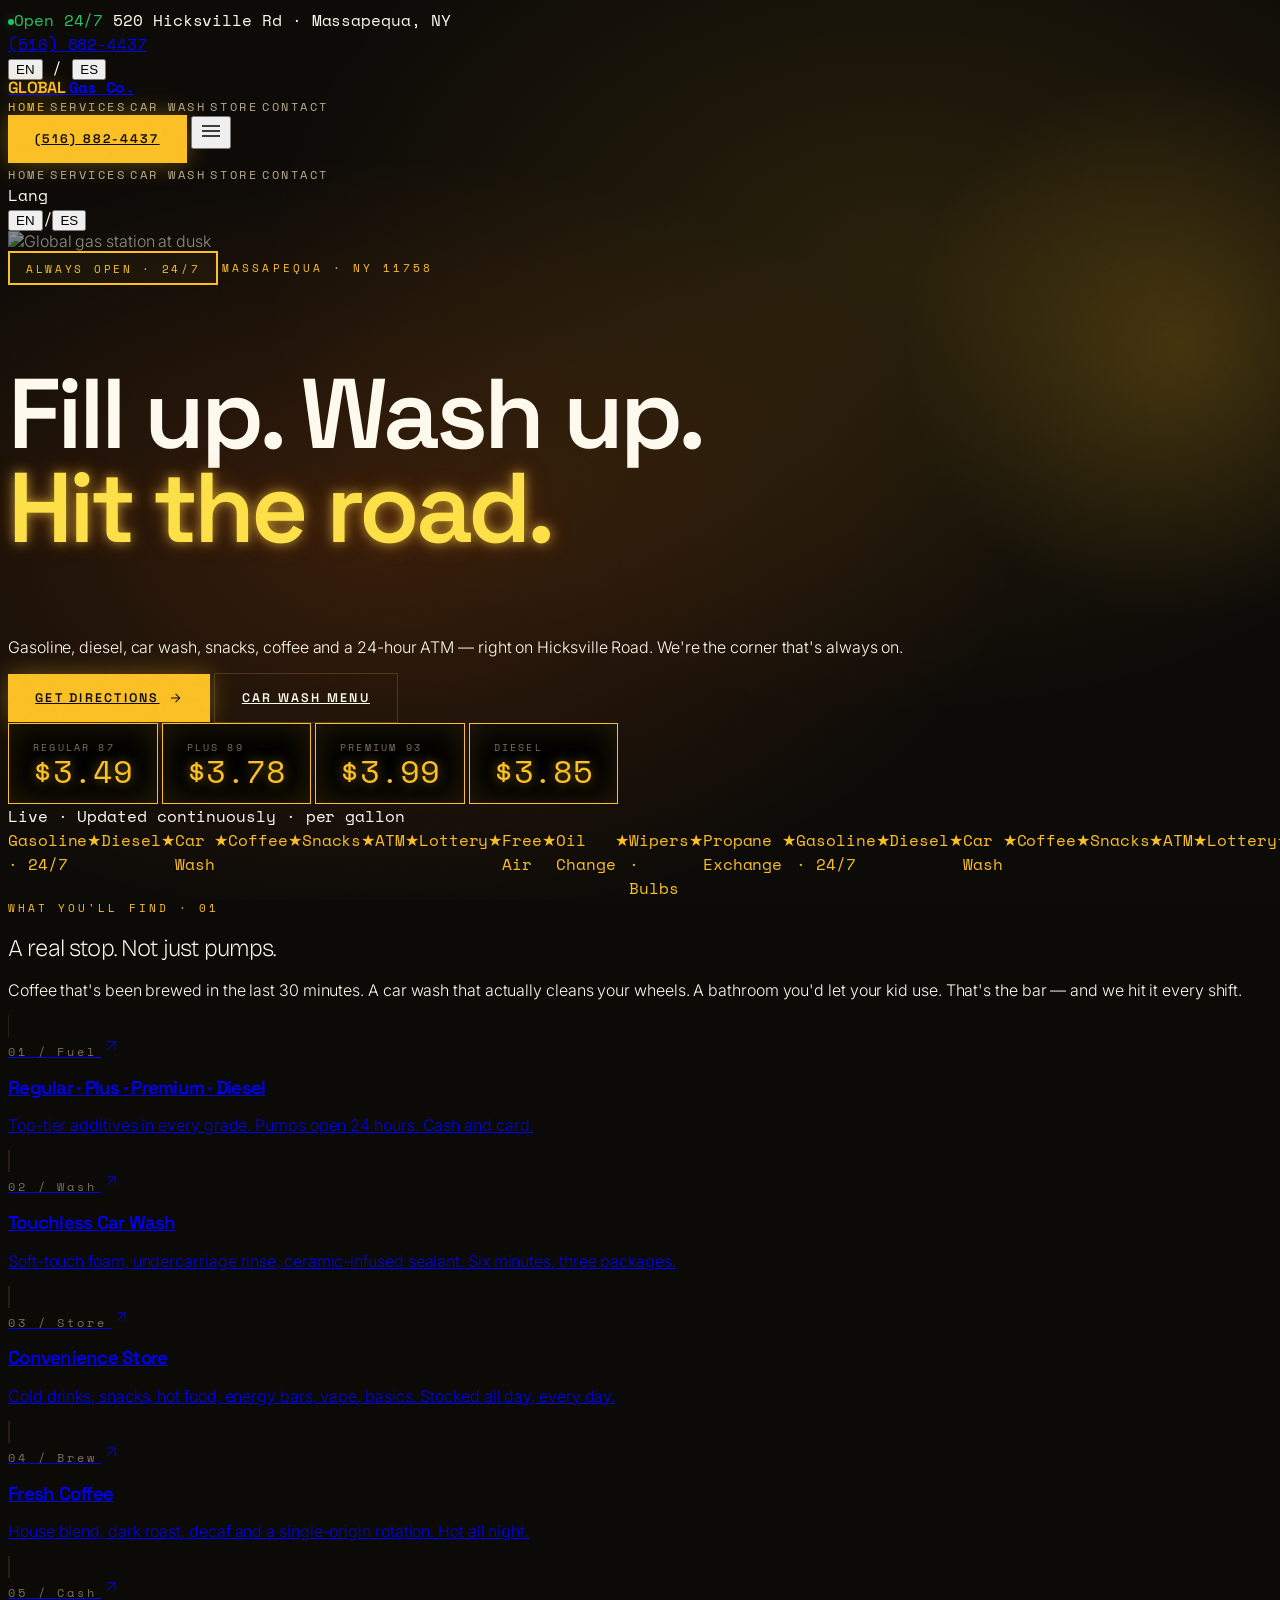
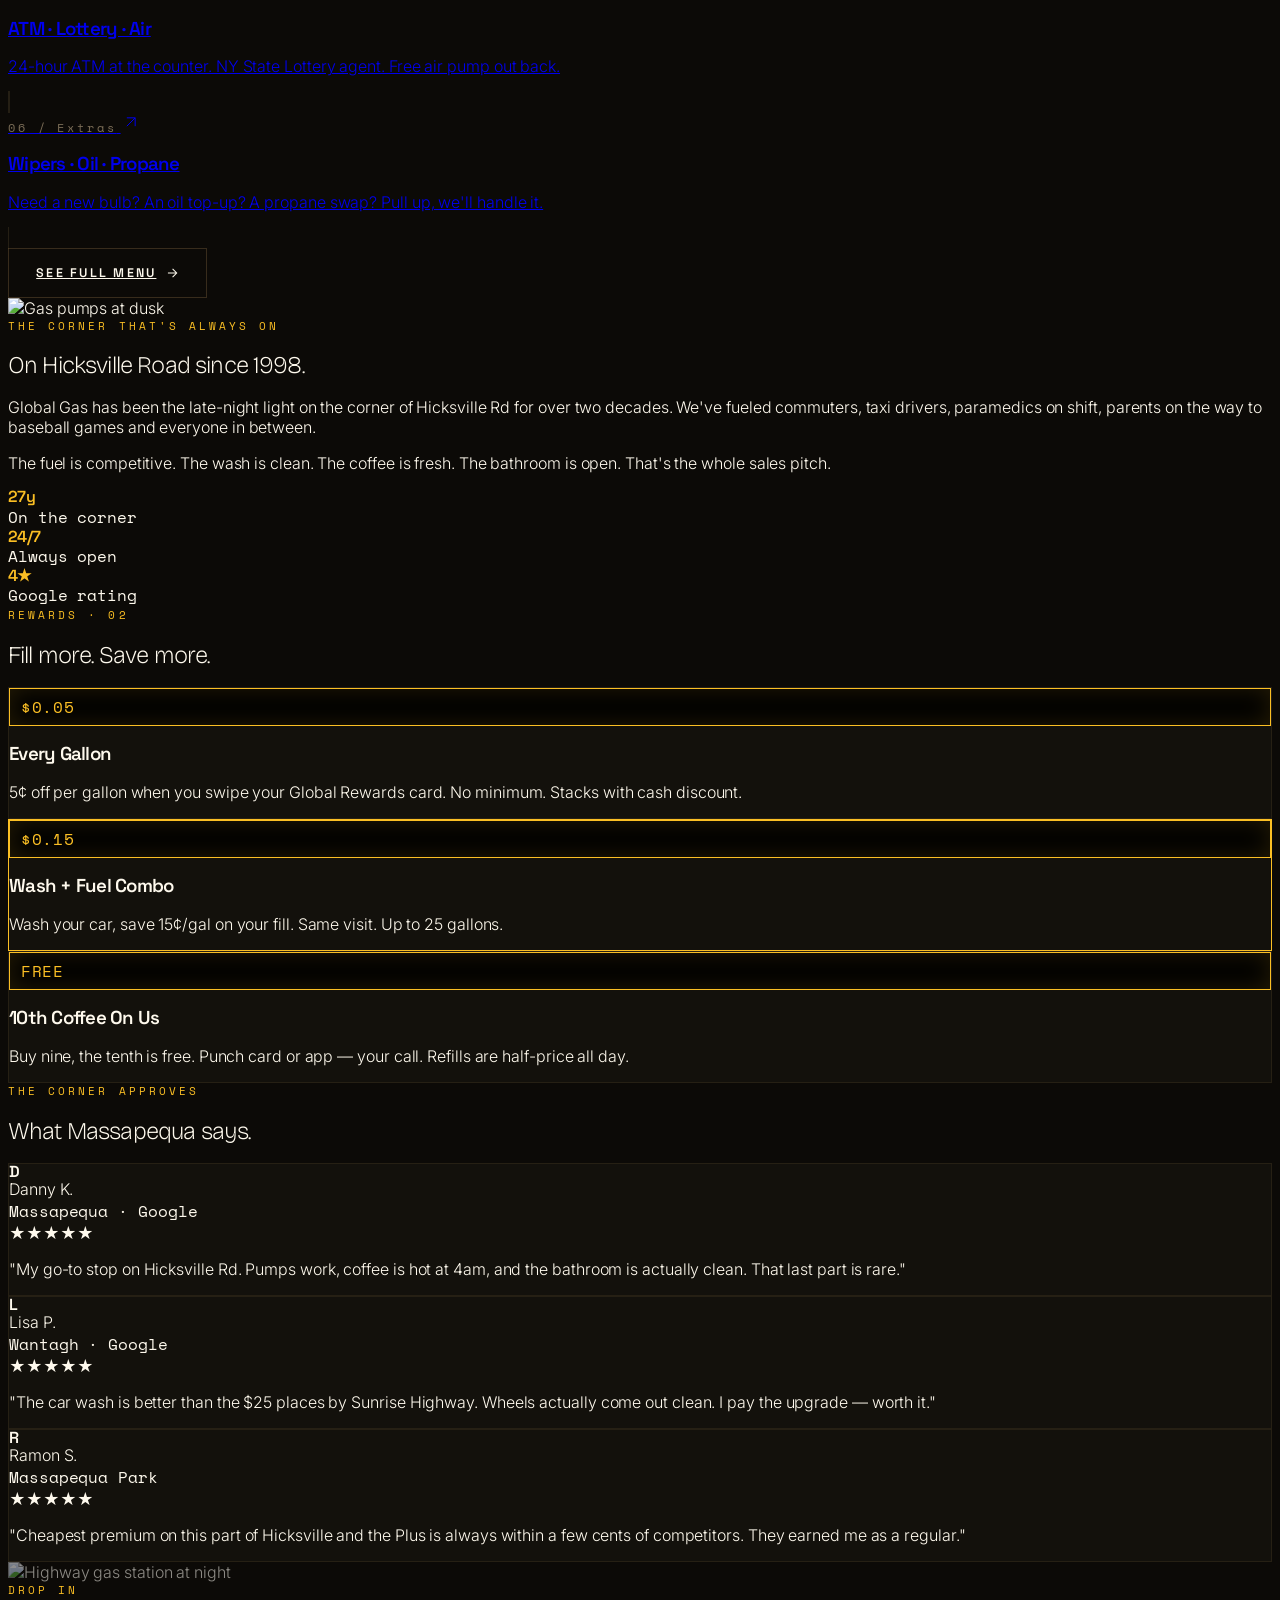
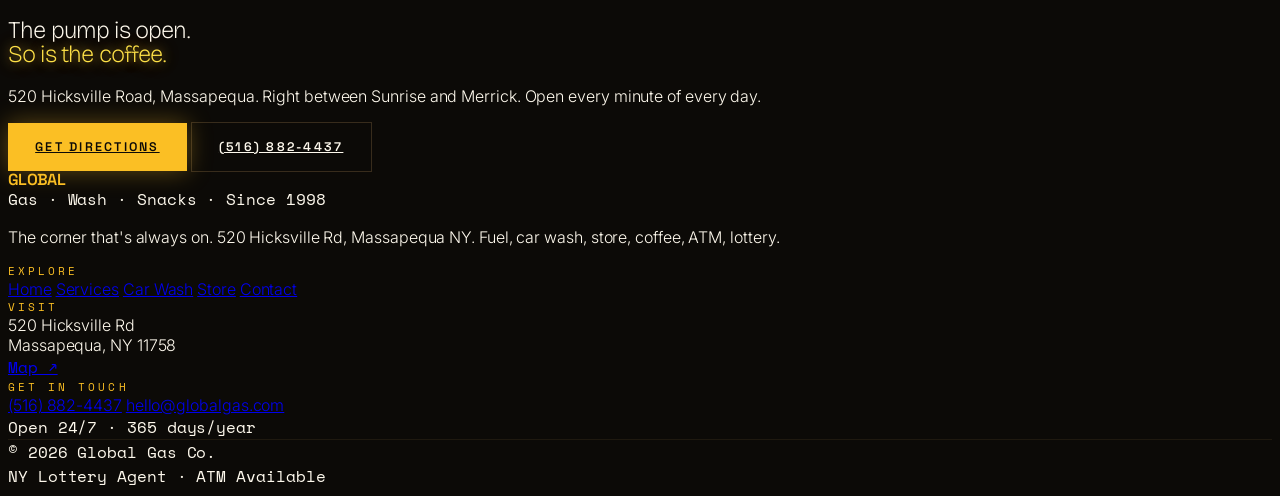
==== index.html @ 2fa49d7b "Fix: rename public/ to assets/ (avoid Vercel output dir conflict)" ====
<!DOCTYPE html>
<html lang="en">
<head>
<meta charset="UTF-8" />
<meta name="viewport" content="width=device-width, initial-scale=1.0" />
<title>Global Gas · Massapequa · Fuel · Wash · Snacks · 24/7</title>
<meta name="description" content="Global Gas Station on 520 Hicksville Rd, Massapequa NY. Fuel, car wash, convenience store, coffee, ATM and air. Always open. (516) 882-4437." />
<meta name="keywords" content="gas station Massapequa, gas station Hicksville Rd, 24/7 fuel Long Island, car wash Massapequa, Global gas">
<link rel="canonical" href="https://globalgas.com/">

<meta property="og:type" content="website">
<meta property="og:title" content="Global Gas Station · 520 Hicksville Rd, Massapequa">
<meta property="og:description" content="Fuel · Wash · Snacks · Coffee · ATM · Open 24/7">
<meta property="og:image" content="https://images.unsplash.com/photo-1545459720-aac8509eb02c?w=1200">

<link rel="icon" type="image/svg+xml" href="assets/brand/favicon.svg" />
<link rel="apple-touch-icon" href="assets/brand/favicon.svg" />

<script type="application/ld+json">
{
  "@context":"https://schema.org",
  "@type":"GasStation",
  "name":"Global Gas Station",
  "url":"https://globalgas.com/",
  "telephone":"+1-516-882-4437",
  "address":{"@type":"PostalAddress","streetAddress":"520 Hicksville Rd","addressLocality":"Massapequa","addressRegion":"NY","postalCode":"11758","addressCountry":"US"},
  "geo":{"@type":"GeoCoordinates","latitude":"40.6782","longitude":"-73.4740"},
  "openingHours":"Mo-Su 00:00-23:59",
  "amenityFeature":[
    {"@type":"LocationFeatureSpecification","name":"Car wash"},
    {"@type":"LocationFeatureSpecification","name":"Convenience store"},
    {"@type":"LocationFeatureSpecification","name":"ATM"},
    {"@type":"LocationFeatureSpecification","name":"Air pump"}
  ]
}
</script>

<script src="https://cdn.tailwindcss.com"></script>
<link rel="preconnect" href="https://fonts.googleapis.com">
<link rel="preconnect" href="https://fonts.gstatic.com" crossorigin>
<link href="https://fonts.googleapis.com/css2?family=Inter:wght@300;400;500;600&family=Space+Grotesk:wght@300;400;500;600;700&family=Space+Mono:wght@400;700&family=Bricolage+Grotesque:opsz,wght@12..96,200..600&display=swap" rel="stylesheet">
<link rel="stylesheet" href="assets/styles.css">
</head>
<body>

<div class="loader">
  <div class="loader-logo">GLOBAL</div>
  <div class="loader-bar"></div>
</div>

<div class="grain"></div>
<div class="scroll-progress"></div>

<!-- Top utility -->
<div class="hidden md:block border-b border-white/[.05] text-[.66rem] mono tracking-[.22em] uppercase">
  <div class="max-w-[1500px] mx-auto px-8 py-2.5 flex items-center justify-between text-white/55">
    <div class="flex items-center gap-8">
      <span class="flex items-center gap-2"><span class="dot dot-live"></span><span style="color:var(--green)" data-en="Open 24/7" data-es="Abierto 24/7">Open 24/7</span></span>
      <span data-en="520 Hicksville Rd · Massapequa, NY" data-es="520 Hicksville Rd · Massapequa, NY">520 Hicksville Rd · Massapequa, NY</span>
    </div>
    <div class="flex items-center gap-6">
      <a href="tel:+15168824437" class="hover:text-[var(--amber)] transition-colors">(516) 882-4437</a>
      <div class="lang-toggle flex items-center gap-1">
        <button data-lang="en" class="px-2 py-1 hover:text-[var(--amber)]">EN</button>
        <span class="text-white/20">/</span>
        <button data-lang="es" class="px-2 py-1 hover:text-[var(--amber)]">ES</button>
      </div>
    </div>
  </div>
</div>

<!-- NAV -->
<nav class="sticky top-0 z-40 backdrop-blur-md bg-[#0c0a07]/85 border-b border-white/[.05]">
  <div class="max-w-[1500px] mx-auto px-6 md:px-8 py-5 flex items-center justify-between">
    <a href="index.html" class="flex items-center gap-3">
      <div class="display text-[1.6rem] flex items-center gap-2">
        <span style="color:var(--amber);text-shadow:0 0 18px rgba(251,191,36,.45)">GLOBAL</span>
        <span class="mono text-[.65rem] tracking-[.22em] uppercase text-white/40 hidden md:inline">Gas Co.</span>
      </div>
    </a>
    <div class="hidden md:flex items-center gap-9">
      <a href="index.html" class="nav-link active" data-en="Home" data-es="Inicio">Home</a>
      <a href="services.html" class="nav-link" data-en="Services" data-es="Servicios">Services</a>
      <a href="carwash.html" class="nav-link" data-en="Car Wash" data-es="Lavado">Car Wash</a>
      <a href="store.html" class="nav-link" data-en="Store" data-es="Tienda">Store</a>
      <a href="contact.html" class="nav-link" data-en="Contact" data-es="Contacto">Contact</a>
    </div>
    <div class="flex items-center gap-3">
      <a href="tel:+15168824437" class="hidden md:inline-flex btn btn-neon !py-3 !px-5 !text-[.68rem]">(516) 882-4437</a>
      <button id="menuBtn" class="md:hidden text-white p-2"><svg width="24" height="24" viewBox="0 0 24 24" fill="none" stroke="currentColor" stroke-width="1.5"><line x1="3" y1="7" x2="21" y2="7"/><line x1="3" y1="12" x2="21" y2="12"/><line x1="3" y1="17" x2="21" y2="17"/></svg></button>
    </div>
  </div>
  <div id="menuPanel" class="hidden md:hidden border-t border-white/[.05] px-6 py-5 flex flex-col gap-4">
    <a href="index.html" class="nav-link" data-en="Home" data-es="Inicio">Home</a>
    <a href="services.html" class="nav-link" data-en="Services" data-es="Servicios">Services</a>
    <a href="carwash.html" class="nav-link" data-en="Car Wash" data-es="Lavado">Car Wash</a>
    <a href="store.html" class="nav-link" data-en="Store" data-es="Tienda">Store</a>
    <a href="contact.html" class="nav-link" data-en="Contact" data-es="Contacto">Contact</a>
    <div class="flex items-center gap-3 pt-3 border-t border-white/[.06]">
      <span class="mono text-[.6rem] tracking-[.2em] uppercase text-white/40">Lang</span>
      <div class="lang-toggle flex items-center gap-2 text-[.7rem] mono tracking-[.18em] uppercase">
        <button data-lang="en">EN</button><span class="text-white/20">/</span><button data-lang="es">ES</button>
      </div>
    </div>
  </div>
</nav>

<!-- HERO -->
<section class="relative min-h-[88vh] md:min-h-[100vh] flex items-end overflow-hidden">
  <img src="https://images.unsplash.com/photo-1545459720-aac8509eb02c?auto=format&fit=crop&w=2000&q=85" class="absolute inset-0 w-full h-full object-cover hero-img" alt="Global gas station at dusk" />
  <div class="absolute inset-0 hero-fade"></div>
  <div class="spotlight-orange"></div>
  <div class="sun-burst" style="right:-200px;top:5%;"></div>

  <div class="relative z-10 max-w-[1500px] mx-auto px-6 md:px-8 pb-16 md:pb-24 w-full">
    <div class="reveal-stagger">
      <div class="flex items-center gap-3 mb-6">
        <span class="pylon" data-en="Always Open · 24/7" data-es="Siempre Abierto · 24/7">Always Open · 24/7</span>
        <span class="eyebrow hidden md:inline-block">Massapequa · NY 11758</span>
      </div>
      <h1 class="display hero-title max-w-[16ch]"
          data-en-html="Fill up. Wash up.<br/><span class='neon-text'>Hit the road.</span>"
          data-es-html="Llena el tanque. Lava el auto.<br/><span class='neon-text'>Sigue tu camino.</span>">
        Fill up. Wash up.<br/><span class="neon-text">Hit the road.</span>
      </h1>
      <p class="mt-6 max-w-xl text-white/75 text-base md:text-lg leading-relaxed"
         data-en="Gasoline, diesel, car wash, snacks, coffee and a 24-hour ATM — right on Hicksville Road. We're the corner that's always on."
         data-es="Gasolina, diesel, lavado, snacks, café y cajero 24h — justo en Hicksville Road. La esquina que nunca cierra.">
        Gasoline, diesel, car wash, snacks, coffee and a 24-hour ATM — right on Hicksville Road. We're the corner that's always on.
      </p>
      <div class="mt-9 flex flex-col sm:flex-row gap-3">
        <a href="https://maps.google.com/?q=520+Hicksville+Rd+Massapequa+NY" target="_blank" class="btn btn-neon">
          <span data-en="Get Directions" data-es="Cómo llegar">Get Directions</span>
          <svg width="14" height="14" viewBox="0 0 24 24" fill="none" stroke="currentColor" stroke-width="1.8"><path d="M5 12h14M13 5l7 7-7 7"/></svg>
        </a>
        <a href="carwash.html" class="btn btn-line" data-en="Car wash menu" data-es="Menú de lavado">Car wash menu</a>
      </div>

      <!-- Pump pricing -->
      <div class="mt-12 md:mt-16 grid grid-cols-2 md:grid-cols-4 gap-3 md:gap-4 max-w-3xl">
        <div class="ticker">
          <div>
            <div class="label" data-en="Regular 87" data-es="Regular 87">Regular 87</div>
            <div class="val" data-ticker-val="regular">$3.49</div>
          </div>
        </div>
        <div class="ticker">
          <div>
            <div class="label">Plus 89</div>
            <div class="val" data-ticker-val="plus">$3.79</div>
          </div>
        </div>
        <div class="ticker">
          <div>
            <div class="label" data-en="Premium 93" data-es="Premium 93">Premium 93</div>
            <div class="val" data-ticker-val="premium">$3.99</div>
          </div>
        </div>
        <div class="ticker">
          <div>
            <div class="label">Diesel</div>
            <div class="val" data-ticker-val="diesel">$3.85</div>
          </div>
        </div>
      </div>
      <div class="mt-2 mono text-[.6rem] tracking-[.22em] uppercase text-white/30" data-en="Live · Updated continuously · per gallon" data-es="En vivo · Actualizado · por galón">Live · Updated continuously · per gallon</div>
    </div>
  </div>
</section>

<!-- MARQUEE -->
<section class="border-y border-white/[.05] py-6 overflow-hidden bg-[#13110c]">
  <div class="marquee gap-10 mono text-[.78rem] tracking-[.24em] uppercase whitespace-nowrap" style="color:var(--amber)">
    <span>Gasoline · 24/7</span><span class="text-orange-500">★</span>
    <span>Diesel</span><span class="text-orange-500">★</span>
    <span>Car Wash</span><span class="text-orange-500">★</span>
    <span>Coffee</span><span class="text-orange-500">★</span>
    <span>Snacks</span><span class="text-orange-500">★</span>
    <span>ATM</span><span class="text-orange-500">★</span>
    <span>Lottery</span><span class="text-orange-500">★</span>
    <span>Free Air</span><span class="text-orange-500">★</span>
    <span>Oil Change</span><span class="text-orange-500">★</span>
    <span>Wipers · Bulbs</span><span class="text-orange-500">★</span>
    <span>Propane Exchange</span><span class="text-orange-500">★</span>
    <!-- repeat -->
    <span>Gasoline · 24/7</span><span class="text-orange-500">★</span>
    <span>Diesel</span><span class="text-orange-500">★</span>
    <span>Car Wash</span><span class="text-orange-500">★</span>
    <span>Coffee</span><span class="text-orange-500">★</span>
    <span>Snacks</span><span class="text-orange-500">★</span>
    <span>ATM</span><span class="text-orange-500">★</span>
    <span>Lottery</span><span class="text-orange-500">★</span>
    <span>Free Air</span><span class="text-orange-500">★</span>
    <span>Oil Change</span><span class="text-orange-500">★</span>
    <span>Wipers · Bulbs</span><span class="text-orange-500">★</span>
    <span>Propane Exchange</span><span class="text-orange-500">★</span>
  </div>
</section>

<!-- WHAT WE OFFER -->
<section class="py-20 md:py-32">
  <div class="max-w-[1500px] mx-auto px-6 md:px-8">
    <div class="grid md:grid-cols-12 gap-10 md:gap-16 items-end mb-14 reveal">
      <div class="md:col-span-7">
        <div class="eyebrow" data-en="What you'll find · 01" data-es="Lo que encontrarás · 01">What you'll find · 01</div>
        <h2 class="display-serif text-4xl md:text-7xl mt-4 leading-[.95]"
            data-en="A real stop. Not just pumps."
            data-es="Una parada real. No solo bombas.">
          A real stop. <span style="color:var(--orange)">Not just pumps.</span>
        </h2>
      </div>
      <p class="md:col-span-5 text-white/70 leading-relaxed"
         data-en="Coffee that's been brewed in the last 30 minutes. A car wash that actually cleans your wheels. A bathroom you'd let your kid use. That's the bar — and we hit it every shift."
         data-es="Café recién hecho en los últimos 30 minutos. Un lavado que de verdad limpia las llantas. Un baño que dejarías que use tu hijo. Esa es la vara — y la cumplimos en cada turno.">
        Coffee that's been brewed in the last 30 minutes. A car wash that actually cleans your wheels. A bathroom you'd let your kid use. That's the bar — and we hit it every shift.
      </p>
    </div>

    <div class="grid md:grid-cols-2 lg:grid-cols-3 gap-4 md:gap-5 reveal-stagger">
      <a href="services.html#fuel" class="svc-card p-7 md:p-9 group">
        <div class="flex items-start justify-between mb-8">
          <span class="num">01 / Fuel</span>
          <svg width="20" height="20" viewBox="0 0 24 24" fill="none" stroke="currentColor" stroke-width="1.2" class="text-white/35 group-hover:text-[var(--amber)] transition-colors"><path d="M7 17 17 7M7 7h10v10"/></svg>
        </div>
        <h3 class="display text-2xl md:text-3xl mb-3" data-en="Regular · Plus · Premium · Diesel" data-es="Regular · Plus · Premium · Diesel">Regular · Plus · Premium · Diesel</h3>
        <p class="text-white/55 text-sm leading-relaxed"
           data-en="Top-tier additives in every grade. Pumps open 24 hours. Cash and card."
           data-es="Aditivos premium en todos los grados. Bombas 24 horas. Efectivo y tarjeta.">
          Top-tier additives in every grade. Pumps open 24 hours. Cash and card.
        </p>
      </a>

      <a href="carwash.html" class="svc-card p-7 md:p-9 group">
        <div class="flex items-start justify-between mb-8">
          <span class="num">02 / Wash</span>
          <svg width="20" height="20" viewBox="0 0 24 24" fill="none" stroke="currentColor" stroke-width="1.2" class="text-white/35 group-hover:text-[var(--amber)] transition-colors"><path d="M7 17 17 7M7 7h10v10"/></svg>
        </div>
        <h3 class="display text-2xl md:text-3xl mb-3" data-en="Touchless Car Wash" data-es="Lavado sin Contacto">Touchless Car Wash</h3>
        <p class="text-white/55 text-sm leading-relaxed"
           data-en="Soft-touch foam, undercarriage rinse, ceramic-infused sealant. Six minutes, three packages."
           data-es="Espuma suave, lavado de bajos, sellante con cerámico. Seis minutos, tres paquetes.">
          Soft-touch foam, undercarriage rinse, ceramic-infused sealant. Six minutes, three packages.
        </p>
      </a>

      <a href="store.html" class="svc-card p-7 md:p-9 group">
        <div class="flex items-start justify-between mb-8">
          <span class="num">03 / Store</span>
          <svg width="20" height="20" viewBox="0 0 24 24" fill="none" stroke="currentColor" stroke-width="1.2" class="text-white/35 group-hover:text-[var(--amber)] transition-colors"><path d="M7 17 17 7M7 7h10v10"/></svg>
        </div>
        <h3 class="display text-2xl md:text-3xl mb-3" data-en="Convenience Store" data-es="Mini-tienda">Convenience Store</h3>
        <p class="text-white/55 text-sm leading-relaxed"
           data-en="Cold drinks, snacks, hot food, energy bars, vape, basics. Stocked all day, every day."
           data-es="Bebidas frías, snacks, comida caliente, energéticos, vape, lo básico. Surtido todo el día.">
          Cold drinks, snacks, hot food, energy bars, vape, basics. Stocked all day, every day.
        </p>
      </a>

      <a href="services.html#coffee" class="svc-card p-7 md:p-9 group">
        <div class="flex items-start justify-between mb-8">
          <span class="num">04 / Brew</span>
          <svg width="20" height="20" viewBox="0 0 24 24" fill="none" stroke="currentColor" stroke-width="1.2" class="text-white/35 group-hover:text-[var(--amber)] transition-colors"><path d="M7 17 17 7M7 7h10v10"/></svg>
        </div>
        <h3 class="display text-2xl md:text-3xl mb-3" data-en="Fresh Coffee" data-es="Café Recién Hecho">Fresh Coffee</h3>
        <p class="text-white/55 text-sm leading-relaxed"
           data-en="House blend, dark roast, decaf and a single-origin rotation. Hot all night."
           data-es="Mezcla de la casa, tostado oscuro, descafeinado y rotación de origen único. Caliente toda la noche.">
          House blend, dark roast, decaf and a single-origin rotation. Hot all night.
        </p>
      </a>

      <a href="services.html#atm" class="svc-card p-7 md:p-9 group">
        <div class="flex items-start justify-between mb-8">
          <span class="num">05 / Cash</span>
          <svg width="20" height="20" viewBox="0 0 24 24" fill="none" stroke="currentColor" stroke-width="1.2" class="text-white/35 group-hover:text-[var(--amber)] transition-colors"><path d="M7 17 17 7M7 7h10v10"/></svg>
        </div>
        <h3 class="display text-2xl md:text-3xl mb-3" data-en="ATM · Lottery · Air" data-es="Cajero · Lotería · Aire">ATM · Lottery · Air</h3>
        <p class="text-white/55 text-sm leading-relaxed"
           data-en="24-hour ATM at the counter. NY State Lottery agent. Free air pump out back."
           data-es="Cajero 24 horas en la caja. Agente de Lotería de NY. Aire gratis en el costado.">
          24-hour ATM at the counter. NY State Lottery agent. Free air pump out back.
        </p>
      </a>

      <a href="services.html#extras" class="svc-card p-7 md:p-9 group">
        <div class="flex items-start justify-between mb-8">
          <span class="num">06 / Extras</span>
          <svg width="20" height="20" viewBox="0 0 24 24" fill="none" stroke="currentColor" stroke-width="1.2" class="text-white/35 group-hover:text-[var(--amber)] transition-colors"><path d="M7 17 17 7M7 7h10v10"/></svg>
        </div>
        <h3 class="display text-2xl md:text-3xl mb-3" data-en="Wipers · Oil · Propane" data-es="Limpiadores · Aceite · Propano">Wipers · Oil · Propane</h3>
        <p class="text-white/55 text-sm leading-relaxed"
           data-en="Need a new bulb? An oil top-up? A propane swap? Pull up, we'll handle it."
           data-es="¿Una bombilla? ¿Aceite? ¿Cambio de tanque de propano? Llégate, lo resolvemos.">
          Need a new bulb? An oil top-up? A propane swap? Pull up, we'll handle it.
        </p>
      </a>
    </div>

    <div class="mt-12 flex justify-center reveal">
      <a href="services.html" class="btn btn-line">
        <span data-en="See full menu" data-es="Ver menú completo">See full menu</span>
        <svg width="14" height="14" viewBox="0 0 24 24" fill="none" stroke="currentColor" stroke-width="1.8"><path d="M5 12h14M13 5l7 7-7 7"/></svg>
      </a>
    </div>
  </div>
</section>

<!-- THE STATION SECTION (sunset photo + story) -->
<section class="py-20 md:py-32 border-t border-white/[.05] bg-[#13110c]">
  <div class="max-w-[1500px] mx-auto px-6 md:px-8 grid md:grid-cols-12 gap-10 md:gap-16 items-center">
    <div class="md:col-span-6 reveal">
      <img src="https://images.unsplash.com/photo-1493238792000-8113da705763?auto=format&fit=crop&w=1400&q=85" alt="Gas pumps at dusk" class="w-full aspect-[4/3] object-cover" />
    </div>
    <div class="md:col-span-6 reveal">
      <div class="eyebrow" data-en="The corner that's always on" data-es="La esquina que nunca cierra">The corner that's always on</div>
      <h2 class="display-serif text-4xl md:text-6xl mt-4 leading-[.95]"
          data-en="On Hicksville Road since 1998."
          data-es="En Hicksville Road desde 1998.">
        On Hicksville Road since <span style="color:var(--orange)">1998.</span>
      </h2>
      <p class="mt-6 text-white/70 leading-relaxed"
         data-en="Global Gas has been the late-night light on the corner of Hicksville Rd for over two decades. We've fueled commuters, taxi drivers, paramedics on shift, parents on the way to baseball games and everyone in between."
         data-es="Global Gas ha sido la luz que se queda prendida toda la noche en la esquina de Hicksville Rd por más de dos décadas. Hemos llenado autos de gente que va al trabajo, taxis, paramédicos, papás camino al partido de beisbol y todo lo que está en medio.">
        Global Gas has been the late-night light on the corner of Hicksville Rd for over two decades. We've fueled commuters, taxi drivers, paramedics on shift, parents on the way to baseball games and everyone in between.
      </p>
      <p class="mt-4 text-white/70 leading-relaxed"
         data-en="The fuel is competitive. The wash is clean. The coffee is fresh. The bathroom is open. That's the whole sales pitch."
         data-es="El combustible es competitivo. El lavado es limpio. El café está fresco. El baño está abierto. Ese es el pitch completo.">
        The fuel is competitive. The wash is clean. The coffee is fresh. The bathroom is open. That's the whole sales pitch.
      </p>
      <div class="mt-10 grid grid-cols-3 gap-6">
        <div>
          <div class="display text-3xl md:text-4xl" style="color:var(--amber)">27<span class="text-white/40 text-2xl">y</span></div>
          <div class="mono text-[.62rem] tracking-[.22em] uppercase text-white/40 mt-1" data-en="On the corner" data-es="En la esquina">On the corner</div>
        </div>
        <div>
          <div class="display text-3xl md:text-4xl" style="color:var(--amber)">24/7</div>
          <div class="mono text-[.62rem] tracking-[.22em] uppercase text-white/40 mt-1" data-en="Always open" data-es="Siempre abierto">Always open</div>
        </div>
        <div>
          <div class="display text-3xl md:text-4xl" style="color:var(--amber)">4<span class="text-white/40 text-2xl">★</span></div>
          <div class="mono text-[.62rem] tracking-[.22em] uppercase text-white/40 mt-1" data-en="Google rating" data-es="Rating Google">Google rating</div>
        </div>
      </div>
    </div>
  </div>
</section>

<!-- LOYALTY / REWARDS -->
<section class="py-20 md:py-32 border-t border-white/[.05]">
  <div class="max-w-[1500px] mx-auto px-6 md:px-8">
    <div class="reveal mb-12">
      <div class="eyebrow" data-en="Rewards · 02" data-es="Recompensas · 02">Rewards · 02</div>
      <h2 class="display-serif text-4xl md:text-7xl mt-4"
          data-en="Fill more. Save more."
          data-es="Llena más. Ahorra más.">
        Fill more. <span style="color:var(--orange)">Save more.</span>
      </h2>
    </div>
    <div class="grid md:grid-cols-3 gap-5 reveal-stagger">
      <div class="card p-7">
        <div class="pump-display inline-block mb-5 text-2xl">$0.05</div>
        <h3 class="display text-2xl mb-3" data-en="Every Gallon" data-es="Cada Galón">Every Gallon</h3>
        <p class="text-white/65 text-sm leading-relaxed"
           data-en="5¢ off per gallon when you swipe your Global Rewards card. No minimum. Stacks with cash discount."
           data-es="5¢ de descuento por galón con tu tarjeta Global Rewards. Sin mínimo. Se acumula con descuento en efectivo.">
          5¢ off per gallon when you swipe your Global Rewards card. No minimum. Stacks with cash discount.
        </p>
      </div>
      <div class="card p-7" style="border-color:var(--amber)">
        <div class="pump-display inline-block mb-5 text-2xl">$0.15</div>
        <h3 class="display text-2xl mb-3" data-en="Wash + Fuel Combo" data-es="Combo Lavado + Gas">Wash + Fuel Combo</h3>
        <p class="text-white/65 text-sm leading-relaxed"
           data-en="Wash your car, save 15¢/gal on your fill. Same visit. Up to 25 gallons."
           data-es="Lava el auto, ahorra 15¢/gal en el tanque. Misma visita. Hasta 25 galones.">
          Wash your car, save 15¢/gal on your fill. Same visit. Up to 25 gallons.
        </p>
      </div>
      <div class="card p-7">
        <div class="pump-display inline-block mb-5 text-2xl">FREE</div>
        <h3 class="display text-2xl mb-3" data-en="10th Coffee On Us" data-es="El 10º Café va por la Casa">10th Coffee On Us</h3>
        <p class="text-white/65 text-sm leading-relaxed"
           data-en="Buy nine, the tenth is free. Punch card or app — your call. Refills are half-price all day."
           data-es="Compra nueve, el décimo va gratis. Tarjeta o app — tú decides. Refills mitad de precio todo el día.">
          Buy nine, the tenth is free. Punch card or app — your call. Refills are half-price all day.
        </p>
      </div>
    </div>
  </div>
</section>

<!-- REVIEW STRIP -->
<section class="py-20 md:py-28 border-t border-white/[.05] bg-[#13110c]">
  <div class="max-w-[1500px] mx-auto px-6 md:px-8">
    <div class="reveal mb-12">
      <div class="eyebrow" data-en="The corner approves" data-es="La esquina aprueba">The corner approves</div>
      <h2 class="display-serif text-4xl md:text-6xl mt-4"
          data-en="What Massapequa says."
          data-es="Lo que dice Massapequa.">
        What Massapequa <span style="color:var(--orange)">says.</span>
      </h2>
    </div>
    <div class="grid md:grid-cols-3 gap-5 reveal-stagger">
      <div class="card p-7">
        <div class="flex items-center gap-3 mb-4">
          <div class="w-10 h-10 rounded-full bg-amber-400/10 border border-amber-400/30 flex items-center justify-center text-amber-300 display">D</div>
          <div>
            <div class="text-white">Danny K.</div>
            <div class="mono text-[.6rem] tracking-[.18em] uppercase text-white/40">Massapequa · Google</div>
          </div>
          <div class="ml-auto text-amber-400 text-sm">★★★★★</div>
        </div>
        <p class="text-white/75 text-sm italic leading-relaxed"
           data-en='"My go-to stop on Hicksville Rd. Pumps work, coffee is hot at 4am, and the bathroom is actually clean. That last part is rare."'
           data-es='"Mi parada en Hicksville Rd. Las bombas funcionan, el café está caliente a las 4am y el baño está limpio. Eso último es raro."'>
          "My go-to stop on Hicksville Rd. Pumps work, coffee is hot at 4am, and the bathroom is actually clean. That last part is rare."
        </p>
      </div>
      <div class="card p-7">
        <div class="flex items-center gap-3 mb-4">
          <div class="w-10 h-10 rounded-full bg-amber-400/10 border border-amber-400/30 flex items-center justify-center text-amber-300 display">L</div>
          <div>
            <div class="text-white">Lisa P.</div>
            <div class="mono text-[.6rem] tracking-[.18em] uppercase text-white/40">Wantagh · Google</div>
          </div>
          <div class="ml-auto text-amber-400 text-sm">★★★★★</div>
        </div>
        <p class="text-white/75 text-sm italic leading-relaxed"
           data-en='"The car wash is better than the $25 places by Sunrise Highway. Wheels actually come out clean. I pay the upgrade — worth it."'
           data-es='"El lavado es mejor que los de $25 cerca de Sunrise Hwy. Las llantas salen limpias. Pago el upgrade — vale la pena."'>
          "The car wash is better than the $25 places by Sunrise Highway. Wheels actually come out clean. I pay the upgrade — worth it."
        </p>
      </div>
      <div class="card p-7">
        <div class="flex items-center gap-3 mb-4">
          <div class="w-10 h-10 rounded-full bg-amber-400/10 border border-amber-400/30 flex items-center justify-center text-amber-300 display">R</div>
          <div>
            <div class="text-white">Ramon S.</div>
            <div class="mono text-[.6rem] tracking-[.18em] uppercase text-white/40">Massapequa Park</div>
          </div>
          <div class="ml-auto text-amber-400 text-sm">★★★★★</div>
        </div>
        <p class="text-white/75 text-sm italic leading-relaxed"
           data-en='"Cheapest premium on this part of Hicksville and the Plus is always within a few cents of competitors. They earned me as a regular."'
           data-es='"El premium más barato en esta parte de Hicksville y el Plus siempre está a unos centavos. Me hicieron cliente regular."'>
          "Cheapest premium on this part of Hicksville and the Plus is always within a few cents of competitors. They earned me as a regular."
        </p>
      </div>
    </div>
  </div>
</section>

<!-- CTA -->
<section class="relative py-24 md:py-40 overflow-hidden border-t border-white/[.05]">
  <img src="https://images.unsplash.com/photo-1567789884554-0b844b597180?auto=format&fit=crop&w=2000&q=85" class="absolute inset-0 w-full h-full object-cover hero-img" alt="Highway gas station at night" />
  <div class="absolute inset-0 bg-gradient-to-b from-[#0c0a07]/75 via-[#0c0a07]/65 to-[#0c0a07]"></div>
  <div class="relative z-10 max-w-[1500px] mx-auto px-6 md:px-8 text-center">
    <div class="reveal">
      <div class="eyebrow" data-en="Drop in" data-es="Pásate">Drop in</div>
      <h2 class="display-serif text-4xl md:text-7xl mt-4 max-w-4xl mx-auto"
          data-en-html="The pump is open.<br/><span class='neon-text'>So is the coffee.</span>"
          data-es-html="La bomba está abierta.<br/><span class='neon-text'>El café también.</span>">
        The pump is open.<br/><span class="neon-text">So is the coffee.</span>
      </h2>
      <p class="mt-6 max-w-xl mx-auto text-white/70"
         data-en="520 Hicksville Road, Massapequa. Right between Sunrise and Merrick. Open every minute of every day."
         data-es="520 Hicksville Road, Massapequa. Entre Sunrise y Merrick. Abierto cada minuto de cada día.">
        520 Hicksville Road, Massapequa. Right between Sunrise and Merrick. Open every minute of every day.
      </p>
      <div class="mt-10 flex flex-col sm:flex-row gap-3 justify-center">
        <a href="https://maps.google.com/?q=520+Hicksville+Rd+Massapequa+NY" target="_blank" class="btn btn-neon" data-en="Get Directions" data-es="Cómo llegar">Get Directions</a>
        <a href="tel:+15168824437" class="btn btn-line">(516) 882-4437</a>
      </div>
    </div>
  </div>
</section>

<!-- FOOTER -->
<footer class="border-t border-white/[.05] py-14 md:py-20">
  <div class="max-w-[1500px] mx-auto px-6 md:px-8">
    <div class="grid md:grid-cols-12 gap-10">
      <div class="md:col-span-5">
        <div class="display text-3xl" style="color:var(--amber)">GLOBAL</div>
        <div class="mono text-[.66rem] tracking-[.22em] uppercase text-white/40 mt-1">Gas · Wash · Snacks · Since 1998</div>
        <p class="text-white/55 text-sm mt-6 max-w-sm leading-relaxed"
           data-en="The corner that's always on. 520 Hicksville Rd, Massapequa NY. Fuel, car wash, store, coffee, ATM, lottery."
           data-es="La esquina que nunca cierra. 520 Hicksville Rd, Massapequa NY. Combustible, lavado, tienda, café, cajero, lotería.">
          The corner that's always on. 520 Hicksville Rd, Massapequa NY. Fuel, car wash, store, coffee, ATM, lottery.
        </p>
      </div>
      <div class="md:col-span-2">
        <div class="eyebrow mb-4" data-en="Explore" data-es="Explorar">Explore</div>
        <div class="flex flex-col gap-3 text-sm text-white/70">
          <a href="index.html" class="hover:text-[var(--amber)]" data-en="Home" data-es="Inicio">Home</a>
          <a href="services.html" class="hover:text-[var(--amber)]" data-en="Services" data-es="Servicios">Services</a>
          <a href="carwash.html" class="hover:text-[var(--amber)]" data-en="Car Wash" data-es="Lavado">Car Wash</a>
          <a href="store.html" class="hover:text-[var(--amber)]" data-en="Store" data-es="Tienda">Store</a>
          <a href="contact.html" class="hover:text-[var(--amber)]" data-en="Contact" data-es="Contacto">Contact</a>
        </div>
      </div>
      <div class="md:col-span-2">
        <div class="eyebrow mb-4" data-en="Visit" data-es="Visítanos">Visit</div>
        <div class="text-sm text-white/70 leading-relaxed">
          520 Hicksville Rd<br/>Massapequa, NY 11758
        </div>
        <a href="https://maps.google.com/?q=520+Hicksville+Rd+Massapequa+NY" target="_blank" class="text-[.7rem] mono tracking-[.18em] uppercase text-white/55 hover:text-[var(--amber)] mt-3 inline-block">Map ↗</a>
      </div>
      <div class="md:col-span-3">
        <div class="eyebrow mb-4" data-en="Get in touch" data-es="Contacto">Get in touch</div>
        <div class="flex flex-col gap-3 text-sm">
          <a href="tel:+15168824437" class="text-white hover:text-[var(--amber)]">(516) 882-4437</a>
          <a href="mailto:hello@globalgas.com" class="text-white/70 hover:text-white">hello@globalgas.com</a>
          <div class="text-white/55 mono text-[.7rem] tracking-[.18em] uppercase pt-2" data-en="Open 24/7 · 365 days/year" data-es="Abierto 24/7 · 365 días">Open 24/7 · 365 days/year</div>
        </div>
      </div>
    </div>
    <div class="divider my-10"></div>
    <div class="flex flex-col md:flex-row items-start md:items-center justify-between gap-4 text-[.7rem] mono tracking-[.18em] uppercase text-white/40">
      <div>© <span data-year></span> Global Gas Co.</div>
      <div data-en="NY Lottery Agent · ATM Available" data-es="Agente NY Lottery · Cajero">NY Lottery Agent · ATM Available</div>
    </div>
  </div>
</footer>

<!-- Mobile sticky -->
<div class="mobile-cta">
  <a href="tel:+15168824437" class="btn-neon" style="background:var(--amber);color:#0c0a07">Call</a>
  <a href="https://maps.google.com/?q=520+Hicksville+Rd+Massapequa+NY" target="_blank" class="btn-line border border-white/15 text-white" data-en="Directions" data-es="Cómo llegar">Directions</a>
</div>

<script src="assets/app.js"></script>
</body>
</html>
---- assets/styles.css ----
/* Global Gas Station — Retro highway design system */
:root{
  --bg:#0c0a07;
  --bg-1:#13110c;
  --bg-2:#1c1812;
  --line:rgba(255,200,120,.08);
  --line-2:rgba(255,200,120,.18);
  --text:#fef9ed;
  --text-2:#b8a98a;
  --text-3:#7c6e58;
  --orange:#f97316;
  --amber:#fbbf24;
  --green:#22c55e;
  --neon:#fde047;
  --accent-glow:rgba(249,115,22,.35);
}
*{box-sizing:border-box}
html{scroll-behavior:smooth;background:var(--bg);}
body{font-family:'Inter','Space Grotesk',sans-serif;background:var(--bg);color:var(--text);overflow-x:hidden;font-weight:300;-webkit-font-smoothing:antialiased;letter-spacing:-.005em;}

/* Typography */
.display{font-family:'Space Grotesk',sans-serif;font-weight:600;letter-spacing:-.04em;line-height:.95;}
.display-serif{font-family:'Bricolage Grotesque',serif;font-weight:200;letter-spacing:-.035em;line-height:1;}
.mono{font-family:'Space Mono',monospace;}
.eyebrow{font-family:'Space Mono',monospace;font-size:.68rem;letter-spacing:.28em;text-transform:uppercase;color:var(--amber);}
.sign{font-family:'Space Grotesk',sans-serif;font-weight:700;letter-spacing:.04em;text-transform:uppercase;text-shadow:0 0 24px rgba(251,191,36,.4);}
::selection{background:var(--orange);color:#fff;}

/* Grain */
.grain{position:fixed;inset:0;pointer-events:none;z-index:1;opacity:.06;mix-blend-mode:overlay;background-image:url("data:image/svg+xml,%3Csvg viewBox='0 0 200 200' xmlns='http://www.w3.org/2000/svg'%3E%3Cfilter id='n'%3E%3CfeTurbulence type='fractalNoise' baseFrequency='.9' stitchTiles='stitch'/%3E%3C/filter%3E%3Crect width='100%25' height='100%25' filter='url(%23n)'/%3E%3C/svg%3E");}

/* Buttons */
.btn{display:inline-flex;align-items:center;justify-content:center;gap:.55rem;padding:1rem 1.7rem;font-family:'Space Grotesk',sans-serif;font-size:.78rem;letter-spacing:.18em;text-transform:uppercase;font-weight:600;transition:all .3s ease;border-radius:0;cursor:pointer;border:none;}
.btn-solid{background:var(--orange);color:#fff;}
.btn-solid:hover{background:#ea580c;transform:translateY(-1px);box-shadow:0 8px 24px var(--accent-glow);}
.btn-neon{background:var(--amber);color:#0c0a07;box-shadow:0 0 24px rgba(251,191,36,.35);}
.btn-neon:hover{background:var(--neon);box-shadow:0 0 40px rgba(253,224,71,.55);}
.btn-line{border:1px solid var(--line-2);color:var(--text);background:transparent;}
.btn-line:hover{border-color:var(--amber);color:var(--amber);}

/* Nav */
.nav-link{font-family:'Space Mono',monospace;font-size:.72rem;letter-spacing:.22em;text-transform:uppercase;color:var(--text-2);font-weight:400;transition:color .3s;text-decoration:none;}
.nav-link:hover,.nav-link.active{color:var(--amber);}
.nav-link.active{position:relative;}
.nav-link.active::after{content:'';position:absolute;left:0;right:0;bottom:-6px;height:1px;background:var(--amber);}

/* Cards */
.card{background:var(--bg-1);border:1px solid var(--line);transition:border-color .35s ease,transform .35s ease;}
.card:hover{border-color:var(--line-2);}

/* Sign / pylon style — retro gas station */
.pylon{position:relative;display:inline-block;padding:.4rem 1rem;border:2px solid var(--amber);color:var(--amber);font-family:'Space Mono',monospace;font-size:.7rem;letter-spacing:.24em;text-transform:uppercase;background:rgba(251,191,36,.04);}
.neon-text{color:var(--neon);text-shadow:0 0 12px rgba(253,224,71,.6),0 0 24px rgba(249,115,22,.3);}

/* Decorative */
.divider{height:1px;background:var(--line);width:100%;}
.dot{display:inline-block;width:6px;height:6px;border-radius:50%;background:var(--amber);vertical-align:middle;box-shadow:0 0 8px rgba(251,191,36,.6);}
.dot-live{background:var(--green);box-shadow:0 0 10px rgba(34,197,94,.5);animation:lp 1.8s infinite;}
@keyframes lp{0%,100%{opacity:1}50%{opacity:.45}}

/* Stripes */
.stripes{background-image:repeating-linear-gradient(45deg,transparent 0,transparent 8px,rgba(251,191,36,.06) 8px,rgba(251,191,36,.06) 16px);}

/* HERO */
.hero-img{filter:brightness(.55) contrast(1.05) saturate(.85);}
.hero-fade{background:linear-gradient(180deg,rgba(12,10,7,.25) 0%,rgba(12,10,7,.65) 60%,var(--bg) 100%);}
.spotlight-orange{position:absolute;inset:0;pointer-events:none;background:radial-gradient(ellipse at 30% 60%,rgba(249,115,22,.18) 0%,transparent 50%),radial-gradient(ellipse at 70% 30%,rgba(251,191,36,.12) 0%,transparent 50%);}

/* Pump display style numbers */
.pump-display{font-family:'Space Mono',monospace;color:var(--amber);background:#000;padding:.4rem .7rem;border:1px solid var(--amber);box-shadow:inset 0 0 24px rgba(251,191,36,.15);letter-spacing:.04em;}

/* Marquee */
.marquee{display:flex;animation:scroll 50s linear infinite;}
.marquee:hover{animation-play-state:paused;}
@keyframes scroll{from{transform:translateX(0)}to{transform:translateX(-50%)}}

/* Service cards */
.svc-card{background:var(--bg-1);border:1px solid var(--line);transition:all .45s cubic-bezier(.16,1,.3,1);position:relative;overflow:hidden;}
.svc-card::before{content:'';position:absolute;left:0;top:0;right:0;height:2px;background:var(--orange);transform:scaleX(0);transform-origin:left;transition:transform .5s cubic-bezier(.16,1,.3,1);}
.svc-card:hover{border-color:var(--line-2);background:var(--bg-2);transform:translateY(-2px);}
.svc-card:hover::before{transform:scaleX(1);}
.svc-card .num{font-family:'Space Mono',monospace;color:var(--text-3);font-size:.72rem;letter-spacing:.25em;}

/* Reveal */
.reveal{opacity:0;transform:translateY(28px);transition:opacity .9s cubic-bezier(.16,1,.3,1),transform .9s cubic-bezier(.16,1,.3,1);}
.reveal.in{opacity:1;transform:translateY(0);}
.reveal-stagger>*{opacity:0;transform:translateY(20px);transition:opacity .8s cubic-bezier(.16,1,.3,1),transform .8s cubic-bezier(.16,1,.3,1);}
.reveal-stagger.in>*{opacity:1;transform:translateY(0);}
.reveal-stagger.in>*:nth-child(1){transition-delay:0s}
.reveal-stagger.in>*:nth-child(2){transition-delay:.08s}
.reveal-stagger.in>*:nth-child(3){transition-delay:.16s}
.reveal-stagger.in>*:nth-child(4){transition-delay:.24s}
.reveal-stagger.in>*:nth-child(5){transition-delay:.32s}
.reveal-stagger.in>*:nth-child(6){transition-delay:.4s}

/* Gallery */
.gal-item{overflow:hidden;position:relative;}
.gal-item img{transition:transform .9s cubic-bezier(.16,1,.3,1),filter .5s;display:block;width:100%;height:100%;object-fit:cover;}
.gal-item:hover img{transform:scale(1.05);filter:brightness(.9);}
.gal-item .overlay{position:absolute;inset:0;background:linear-gradient(180deg,transparent 50%,rgba(12,10,7,.85) 100%);display:flex;align-items:flex-end;padding:1.5rem;opacity:0;transition:opacity .4s;}
.gal-item:hover .overlay{opacity:1;}

/* Scroll progress */
.scroll-progress{position:fixed;top:0;left:0;height:2px;background:var(--orange);z-index:99;width:0;transition:width .1s;box-shadow:0 0 10px var(--accent-glow);}

/* Loader */
.loader{position:fixed;inset:0;background:var(--bg);z-index:100;display:flex;align-items:center;justify-content:center;transition:opacity .6s,visibility .6s;flex-direction:column;gap:1rem;}
.loader.hidden{opacity:0;visibility:hidden;}
.loader-logo{font-family:'Space Grotesk',sans-serif;font-weight:700;font-size:3rem;letter-spacing:-.03em;color:var(--amber);text-shadow:0 0 24px rgba(251,191,36,.5);}
.loader-bar{width:200px;height:1px;background:var(--line);overflow:hidden;position:relative;}
.loader-bar::after{content:'';position:absolute;inset:0;background:var(--orange);width:0;animation:load 1.2s cubic-bezier(.7,0,.3,1) forwards;}
@keyframes load{from{width:0}to{width:100%}}

/* Forms */
.input{width:100%;background:transparent;border:0;border-bottom:1px solid var(--line-2);padding:.9rem 0;color:var(--text);font-family:'Inter',sans-serif;font-weight:300;font-size:1rem;outline:none;transition:border-color .3s;}
.input:focus{border-bottom-color:var(--orange);}
.input::placeholder{color:var(--text-3);}
textarea.input{resize:vertical;min-height:120px;}
.label{font-family:'Space Mono',monospace;font-size:.62rem;letter-spacing:.22em;text-transform:uppercase;color:var(--amber);margin-bottom:.4rem;display:block;}

/* Hero responsive */
.hero-title{font-size:clamp(3rem,min(9vw,11vh),8rem);}

/* Sticky CTA mobile */
.mobile-cta{position:fixed;bottom:0;left:0;right:0;background:var(--bg-1);border-top:1px solid var(--line-2);padding:.8rem;display:flex;gap:.5rem;z-index:40;}
.mobile-cta a{flex:1;padding:.85rem;text-align:center;font-family:'Space Mono',monospace;font-size:.7rem;letter-spacing:.18em;text-transform:uppercase;}
@media(min-width:768px){.mobile-cta{display:none;}}

/* Price ticker */
.ticker{background:#000;border:1px solid var(--amber);box-shadow:inset 0 0 32px rgba(251,191,36,.15);padding:1rem 1.5rem;display:inline-flex;align-items:center;gap:1.5rem;}
.ticker .label{font-family:'Space Mono',monospace;font-size:.62rem;letter-spacing:.22em;text-transform:uppercase;color:var(--text-3);margin:0;}
.ticker .val{font-family:'Space Mono',monospace;font-size:2rem;font-weight:500;color:var(--amber);text-shadow:0 0 12px rgba(251,191,36,.5);line-height:1;}

/* Sun rays / sunset */
.sun-burst{position:absolute;width:600px;height:600px;background:radial-gradient(circle,rgba(251,191,36,.18) 0%,transparent 65%);pointer-events:none;}
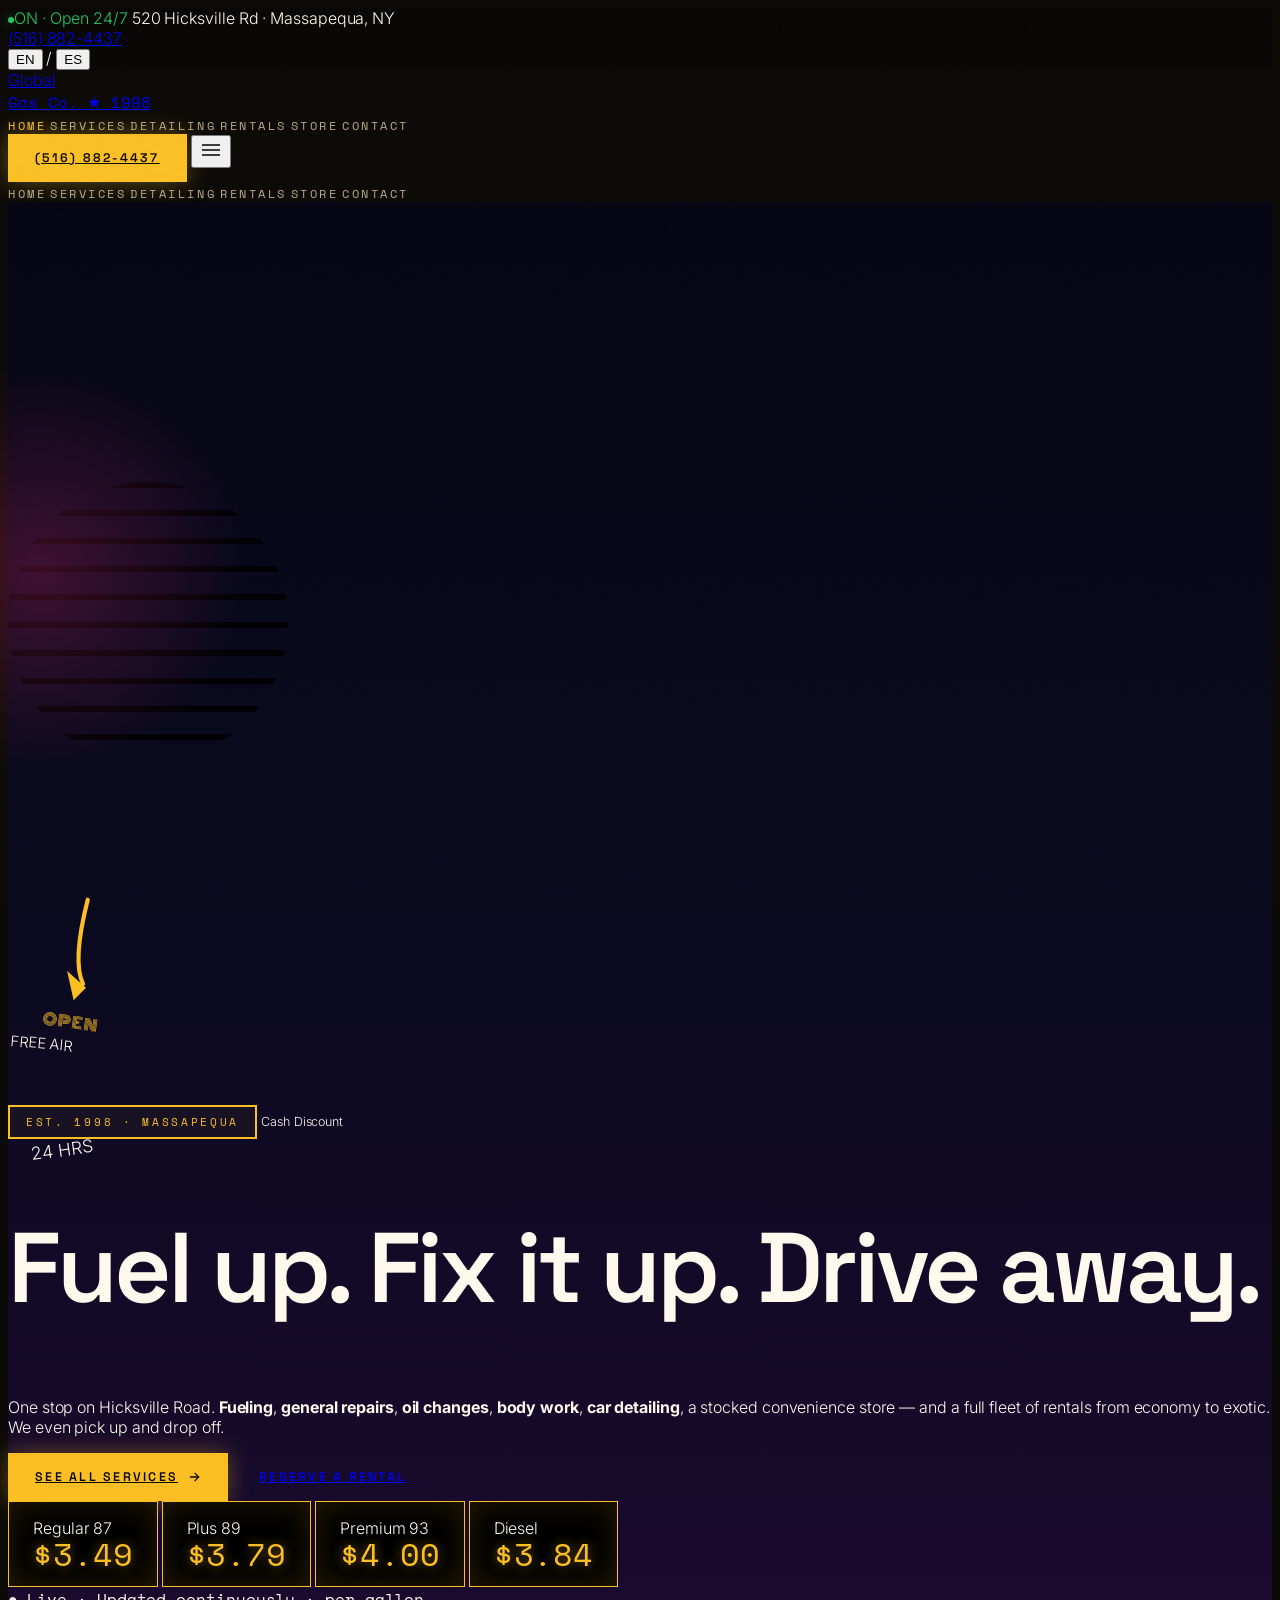
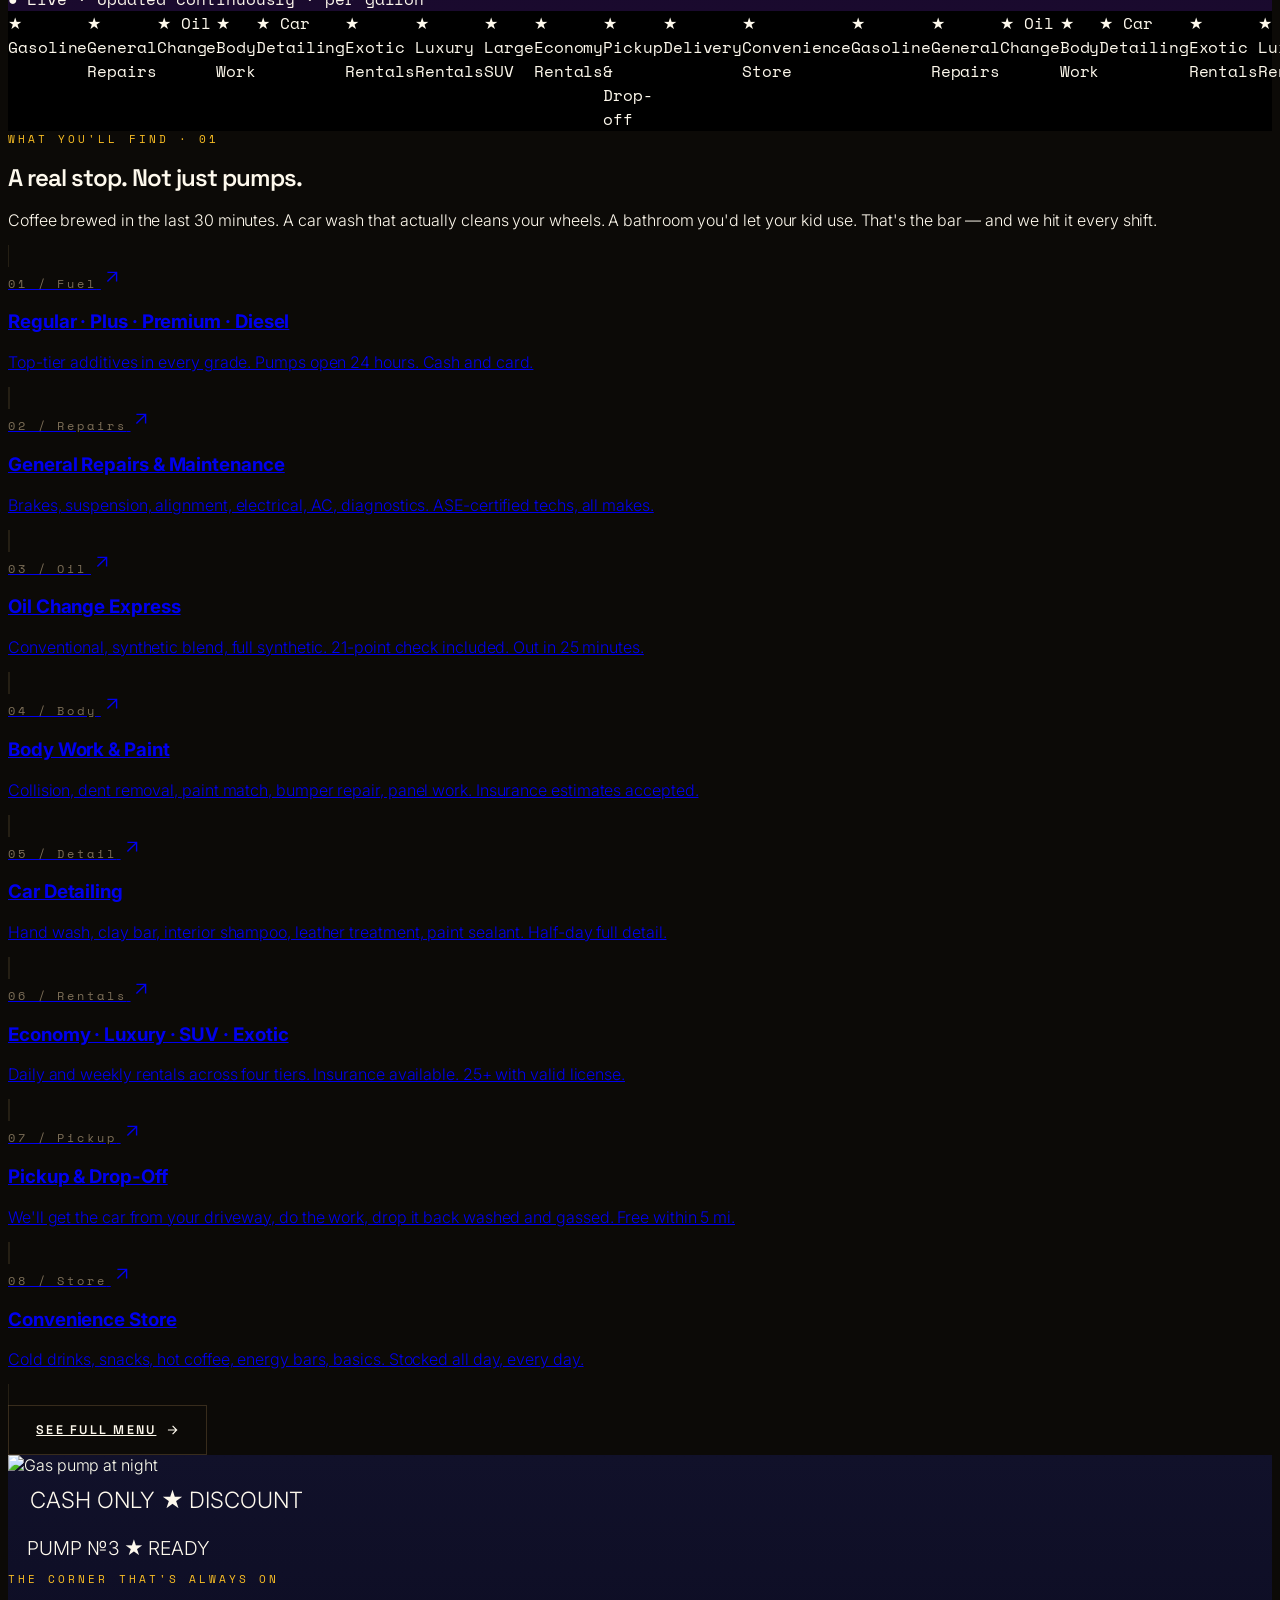
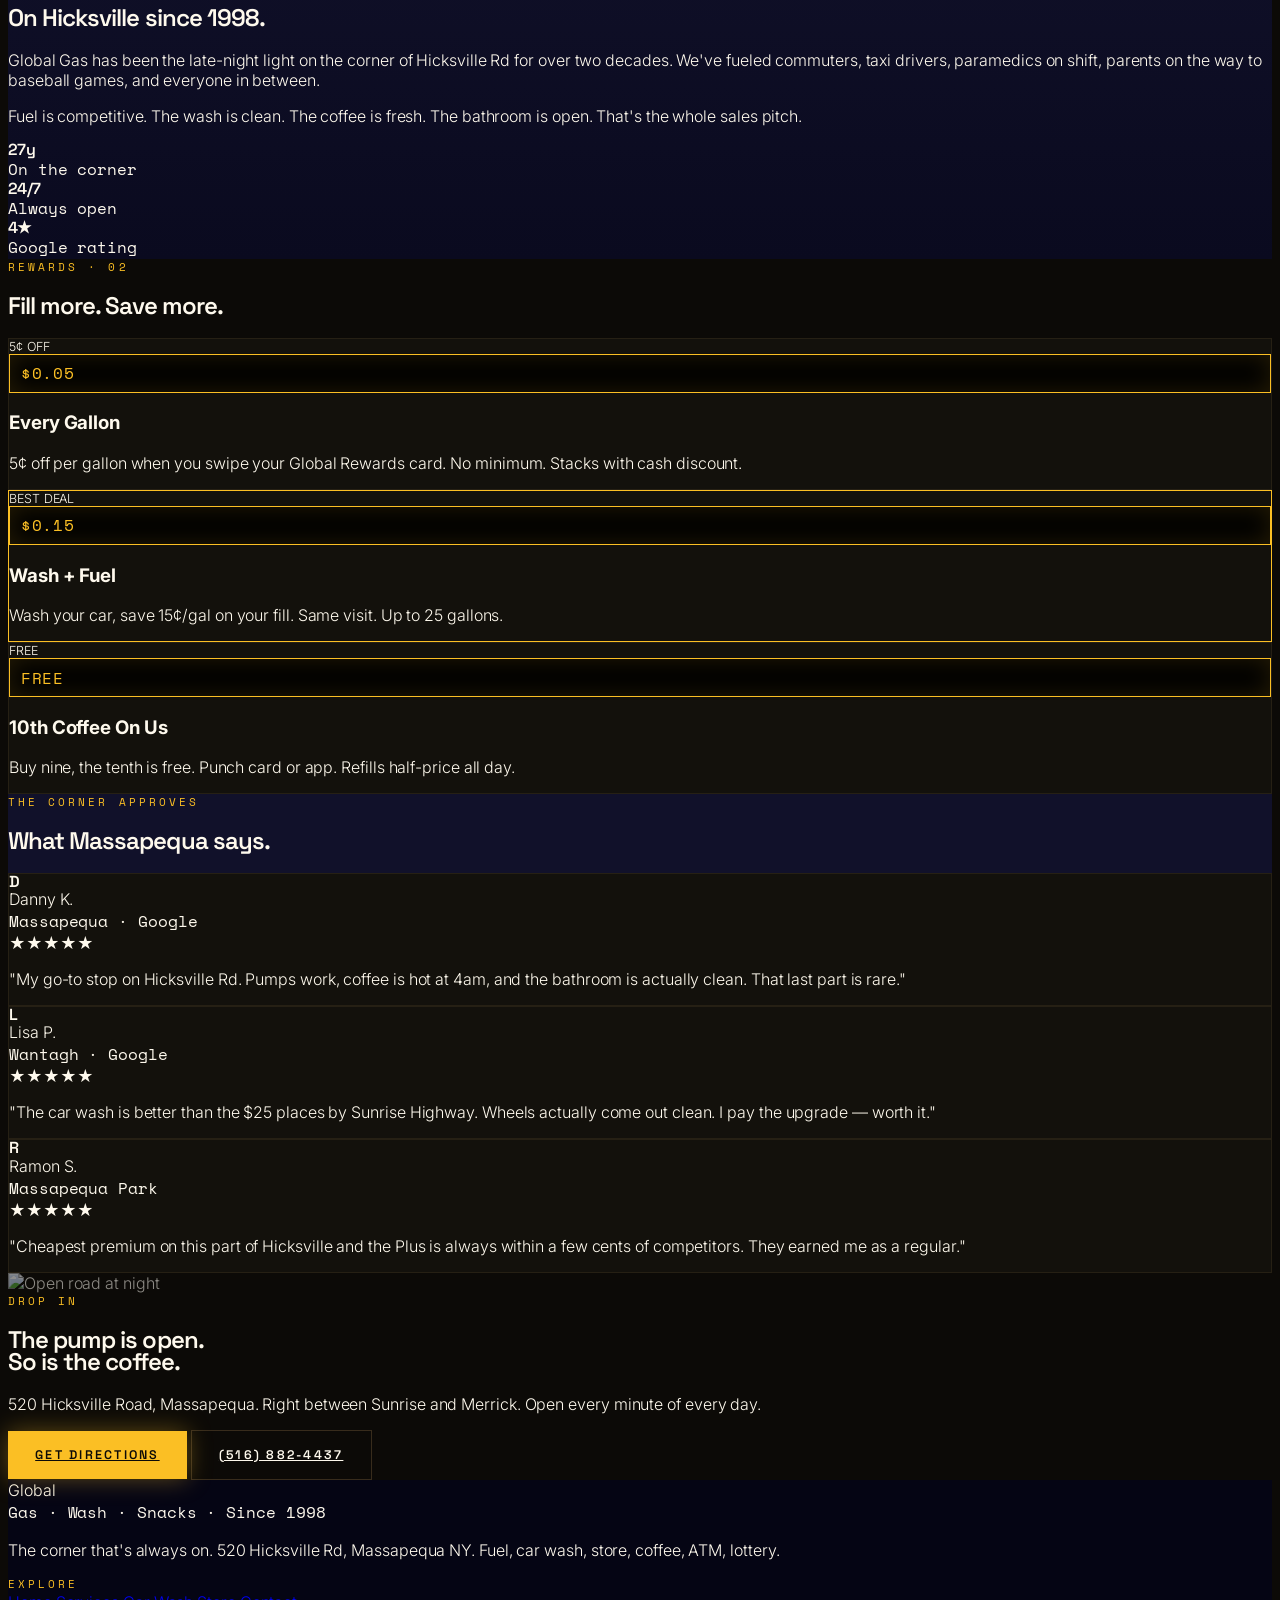
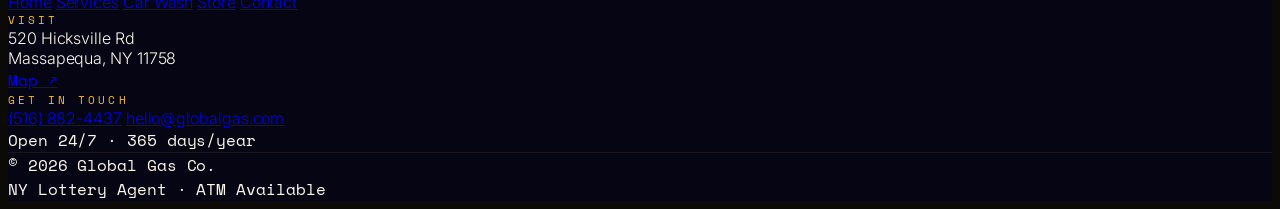
==== commit 7dcb1a0c: "fix: hero sub-copy needed data-en-html / data-es-html to render <b> tags The i18n script uses textCo" ====
--- a/index.html
+++ b/index.html
@@ -3,63 +3,45 @@
 <head>
 <meta charset="UTF-8" />
 <meta name="viewport" content="width=device-width, initial-scale=1.0" />
-<title>Global Gas · Massapequa · Fuel · Wash · Snacks · 24/7</title>
-<meta name="description" content="Global Gas Station on 520 Hicksville Rd, Massapequa NY. Fuel, car wash, convenience store, coffee, ATM and air. Always open. (516) 882-4437." />
-<meta name="keywords" content="gas station Massapequa, gas station Hicksville Rd, 24/7 fuel Long Island, car wash Massapequa, Global gas">
+<title>Global · Auto Center · Fuel · Repairs · Detail · Car Rentals · Massapequa</title>
+<meta name="description" content="One stop: fueling, general repairs, oil changes, body work, car detailing, convenience store, plus economy, luxury, SUV and exotic car rentals. Pickup & drop-off service available. Massapequa, NY." />
 <link rel="canonical" href="https://globalgas.com/">
-
 <meta property="og:type" content="website">
-<meta property="og:title" content="Global Gas Station · 520 Hicksville Rd, Massapequa">
-<meta property="og:description" content="Fuel · Wash · Snacks · Coffee · ATM · Open 24/7">
-<meta property="og:image" content="https://images.unsplash.com/photo-1545459720-aac8509eb02c?w=1200">
-
+<meta property="og:title" content="Global Gas · 520 Hicksville Rd · Open 24 Hours">
+<meta property="og:description" content="Fuel · Wash · Snacks · Coffee · ATM · Always on.">
 <link rel="icon" type="image/svg+xml" href="assets/brand/favicon.svg" />
-<link rel="apple-touch-icon" href="assets/brand/favicon.svg" />
 
 <script type="application/ld+json">
-{
-  "@context":"https://schema.org",
-  "@type":"GasStation",
-  "name":"Global Gas Station",
-  "url":"https://globalgas.com/",
-  "telephone":"+1-516-882-4437",
-  "address":{"@type":"PostalAddress","streetAddress":"520 Hicksville Rd","addressLocality":"Massapequa","addressRegion":"NY","postalCode":"11758","addressCountry":"US"},
-  "geo":{"@type":"GeoCoordinates","latitude":"40.6782","longitude":"-73.4740"},
-  "openingHours":"Mo-Su 00:00-23:59",
-  "amenityFeature":[
-    {"@type":"LocationFeatureSpecification","name":"Car wash"},
-    {"@type":"LocationFeatureSpecification","name":"Convenience store"},
-    {"@type":"LocationFeatureSpecification","name":"ATM"},
-    {"@type":"LocationFeatureSpecification","name":"Air pump"}
-  ]
-}
+{"@context":"https://schema.org","@type":"GasStation","name":"Global Gas Station","url":"https://globalgas.com/","telephone":"+1-516-882-4437","address":{"@type":"PostalAddress","streetAddress":"520 Hicksville Rd","addressLocality":"Massapequa","addressRegion":"NY","postalCode":"11758","addressCountry":"US"},"openingHours":"Mo-Su 00:00-23:59"}
 </script>
 
 <script src="https://cdn.tailwindcss.com"></script>
 <link rel="preconnect" href="https://fonts.googleapis.com">
 <link rel="preconnect" href="https://fonts.gstatic.com" crossorigin>
-<link href="https://fonts.googleapis.com/css2?family=Inter:wght@300;400;500;600&family=Space+Grotesk:wght@300;400;500;600;700&family=Space+Mono:wght@400;700&family=Bricolage+Grotesque:opsz,wght@12..96,200..600&display=swap" rel="stylesheet">
+<link href="https://fonts.googleapis.com/css2?family=Inter:wght@400;500;600;700&family=Space+Grotesk:wght@500;600;700&family=Space+Mono:wght@400;700&family=Monoton&family=Bowlby+One&family=Anton&display=swap" rel="stylesheet">
 <link rel="stylesheet" href="assets/styles.css">
 </head>
 <body>
 
+<!-- Loader: neon sign -->
 <div class="loader">
   <div class="loader-logo">GLOBAL</div>
   <div class="loader-bar"></div>
 </div>
 
 <div class="grain"></div>
+<div class="scanlines"></div>
 <div class="scroll-progress"></div>
 
 <!-- Top utility -->
-<div class="hidden md:block border-b border-white/[.05] text-[.66rem] mono tracking-[.22em] uppercase">
-  <div class="max-w-[1500px] mx-auto px-8 py-2.5 flex items-center justify-between text-white/55">
-    <div class="flex items-center gap-8">
-      <span class="flex items-center gap-2"><span class="dot dot-live"></span><span style="color:var(--green)" data-en="Open 24/7" data-es="Abierto 24/7">Open 24/7</span></span>
-      <span data-en="520 Hicksville Rd · Massapequa, NY" data-es="520 Hicksville Rd · Massapequa, NY">520 Hicksville Rd · Massapequa, NY</span>
+<div class="hidden md:block border-b border-white/[.08]" style="background:rgba(0,0,0,.35)">
+  <div class="max-w-[1500px] mx-auto px-8 py-2.5 flex items-center justify-between font-[Space_Mono] text-[.66rem] tracking-[.22em] uppercase text-white/55">
+    <div class="flex items-center gap-7">
+      <span class="flex items-center gap-2"><span class="dot dot-live"></span><span style="color:var(--green)" class="font-bold" data-en="ON · Open 24/7" data-es="ON · Abierto 24/7">ON · Open 24/7</span></span>
+      <span>520 Hicksville Rd · Massapequa, NY</span>
     </div>
     <div class="flex items-center gap-6">
-      <a href="tel:+15168824437" class="hover:text-[var(--amber)] transition-colors">(516) 882-4437</a>
+      <a href="tel:+15168824437" class="hover:text-[var(--amber)]">(516) 882-4437</a>
       <div class="lang-toggle flex items-center gap-1">
         <button data-lang="en" class="px-2 py-1 hover:text-[var(--amber)]">EN</button>
         <span class="text-white/20">/</span>
@@ -70,149 +52,162 @@
 </div>
 
 <!-- NAV -->
-<nav class="sticky top-0 z-40 backdrop-blur-md bg-[#0c0a07]/85 border-b border-white/[.05]">
+<nav class="sticky top-0 z-40 backdrop-blur-md bg-[#0a0a1f]/85 border-b border-white/[.08]">
   <div class="max-w-[1500px] mx-auto px-6 md:px-8 py-5 flex items-center justify-between">
     <a href="index.html" class="flex items-center gap-3">
-      <div class="display text-[1.6rem] flex items-center gap-2">
-        <span style="color:var(--amber);text-shadow:0 0 18px rgba(251,191,36,.45)">GLOBAL</span>
-        <span class="mono text-[.65rem] tracking-[.22em] uppercase text-white/40 hidden md:inline">Gas Co.</span>
-      </div>
+      <div class="neon-script text-[1.8rem] neon-amber leading-none">Global</div>
+      <span class="mono text-[.62rem] tracking-[.22em] uppercase text-white/40 hidden md:inline">Gas Co. ★ 1998</span>
     </a>
     <div class="hidden md:flex items-center gap-9">
       <a href="index.html" class="nav-link active" data-en="Home" data-es="Inicio">Home</a>
       <a href="services.html" class="nav-link" data-en="Services" data-es="Servicios">Services</a>
-      <a href="carwash.html" class="nav-link" data-en="Car Wash" data-es="Lavado">Car Wash</a>
+      <a href="carwash.html" class="nav-link" data-en="Detailing" data-es="Detallado">Detailing</a>
+      <a href="rentals.html" class="nav-link" data-en="Rentals" data-es="Alquiler">Rentals</a>
       <a href="store.html" class="nav-link" data-en="Store" data-es="Tienda">Store</a>
       <a href="contact.html" class="nav-link" data-en="Contact" data-es="Contacto">Contact</a>
     </div>
     <div class="flex items-center gap-3">
-      <a href="tel:+15168824437" class="hidden md:inline-flex btn btn-neon !py-3 !px-5 !text-[.68rem]">(516) 882-4437</a>
-      <button id="menuBtn" class="md:hidden text-white p-2"><svg width="24" height="24" viewBox="0 0 24 24" fill="none" stroke="currentColor" stroke-width="1.5"><line x1="3" y1="7" x2="21" y2="7"/><line x1="3" y1="12" x2="21" y2="12"/><line x1="3" y1="17" x2="21" y2="17"/></svg></button>
-    </div>
-  </div>
-  <div id="menuPanel" class="hidden md:hidden border-t border-white/[.05] px-6 py-5 flex flex-col gap-4">
+      <a href="tel:+15168824437" class="hidden md:inline-flex btn btn-neon !py-3 !px-5 !text-[.66rem]">(516) 882-4437</a>
+      <button id="menuBtn" class="md:hidden text-white p-2" aria-label="Menu"><svg width="24" height="24" viewBox="0 0 24 24" fill="none" stroke="currentColor" stroke-width="1.5"><line x1="3" y1="7" x2="21" y2="7"/><line x1="3" y1="12" x2="21" y2="12"/><line x1="3" y1="17" x2="21" y2="17"/></svg></button>
+    </div>
+  </div>
+  <div id="menuPanel" class="hidden md:hidden border-t border-white/[.08] px-6 py-5 flex flex-col gap-4">
     <a href="index.html" class="nav-link" data-en="Home" data-es="Inicio">Home</a>
     <a href="services.html" class="nav-link" data-en="Services" data-es="Servicios">Services</a>
-    <a href="carwash.html" class="nav-link" data-en="Car Wash" data-es="Lavado">Car Wash</a>
+    <a href="carwash.html" class="nav-link" data-en="Detailing" data-es="Detallado">Detailing</a>
+    <a href="rentals.html" class="nav-link" data-en="Rentals" data-es="Alquiler">Rentals</a>
     <a href="store.html" class="nav-link" data-en="Store" data-es="Tienda">Store</a>
     <a href="contact.html" class="nav-link" data-en="Contact" data-es="Contacto">Contact</a>
-    <div class="flex items-center gap-3 pt-3 border-t border-white/[.06]">
-      <span class="mono text-[.6rem] tracking-[.2em] uppercase text-white/40">Lang</span>
-      <div class="lang-toggle flex items-center gap-2 text-[.7rem] mono tracking-[.18em] uppercase">
-        <button data-lang="en">EN</button><span class="text-white/20">/</span><button data-lang="es">ES</button>
-      </div>
-    </div>
   </div>
 </nav>
 
-<!-- HERO -->
-<section class="relative min-h-[88vh] md:min-h-[100vh] flex items-end overflow-hidden">
-  <img src="https://images.unsplash.com/photo-1545459720-aac8509eb02c?auto=format&fit=crop&w=2000&q=85" class="absolute inset-0 w-full h-full object-cover hero-img" alt="Global gas station at dusk" />
-  <div class="absolute inset-0 hero-fade"></div>
-  <div class="spotlight-orange"></div>
-  <div class="sun-burst" style="right:-200px;top:5%;"></div>
-
-  <div class="relative z-10 max-w-[1500px] mx-auto px-6 md:px-8 pb-16 md:pb-24 w-full">
+<!-- HERO — NEON COLLAGE -->
+<section class="relative min-h-[90vh] md:min-h-[100vh] flex items-end overflow-hidden" style="background:linear-gradient(180deg,#050514 0%,#0a0a1f 50%,#1a0a2e 100%)">
+  <!-- Neon grid floor (perspective) -->
+  <div class="absolute inset-0 opacity-25" style="background-image:linear-gradient(rgba(0,225,255,.4) 1px,transparent 1px),linear-gradient(90deg,rgba(0,225,255,.4) 1px,transparent 1px);background-size:60px 60px;background-position:center bottom;transform:perspective(500px) rotateX(60deg);transform-origin:center bottom;mask-image:linear-gradient(180deg,transparent 50%,#000 100%);-webkit-mask-image:linear-gradient(180deg,transparent 50%,#000 100%);"></div>
+  <!-- Sunset horizon glow -->
+  <div class="absolute left-0 right-0 top-1/2 h-px" style="background:linear-gradient(90deg,transparent,var(--cyan),var(--pink),var(--amber),transparent);box-shadow:0 0 80px var(--pink-glow),0 0 120px var(--cyan-glow);"></div>
+  <!-- Sun -->
+  <div class="absolute" style="top:18%;right:14%;width:280px;height:280px;border-radius:50%;background:radial-gradient(circle,var(--amber) 0%,var(--pink) 60%,transparent 75%);filter:blur(2px);box-shadow:0 0 120px var(--amber-glow);"></div>
+  <div class="absolute" style="top:18%;right:14%;width:280px;height:280px;border-radius:50%;background:repeating-linear-gradient(0deg,transparent 0,transparent 22px,#0a0a1f 22px,#0a0a1f 28px);mix-blend-mode:multiply;"></div>
+  <!-- Mountains silhouette -->
+  <svg viewBox="0 0 1600 200" class="absolute left-0 right-0" style="bottom:46%;width:100%;height:14vh;opacity:.6">
+    <path d="M0,200 L80,120 L180,160 L300,90 L430,150 L560,80 L700,140 L850,70 L980,130 L1120,90 L1260,150 L1400,100 L1520,140 L1600,110 L1600,200 Z" fill="#0a0a1f"/>
+  </svg>
+  <div class="sun-burst" style="left:-200px;bottom:10%;width:480px;height:480px;background:radial-gradient(circle,rgba(255,45,135,.22),transparent 60%);"></div>
+
+  <!-- Decorative SVG decals — floating stickers/arrows -->
+  <!-- Big neon arrow pointing to OPEN -->
+  <svg viewBox="0 0 200 220" class="absolute z-10 decal-arrow" style="top:8%;right:6%;width:140px;color:var(--amber);transform:rotate(8deg)">
+    <path d="M100 10 Q90 100 110 130" fill="none" stroke="currentColor" stroke-width="6" stroke-linecap="round"/>
+    <path d="M85 115 L115 135 L100 155 Z" fill="currentColor"/>
+    <text x="100" y="195" text-anchor="middle" font-family="Monoton" font-size="22" fill="currentColor" letter-spacing="2">OPEN</text>
+  </svg>
+  <!-- Sticker top-left -->
+  <div class="absolute z-10 hidden md:block" style="top:14%;left:6%;">
+    <div class="sticker sticker-pink" style="transform:rotate(-8deg);font-size:1.1rem;padding:.5rem 1.1rem">24 HRS</div>
+  </div>
+  <!-- Sticker bottom-right -->
+  <div class="absolute z-10 hidden lg:block" style="bottom:32%;right:18%;">
+    <div class="sticker sticker-cyan" style="transform:rotate(5deg);font-size:.92rem">FREE AIR</div>
+  </div>
+
+  <div class="relative z-20 max-w-[1500px] mx-auto px-6 md:px-8 pb-16 md:pb-28 w-full">
     <div class="reveal-stagger">
-      <div class="flex items-center gap-3 mb-6">
-        <span class="pylon" data-en="Always Open · 24/7" data-es="Siempre Abierto · 24/7">Always Open · 24/7</span>
-        <span class="eyebrow hidden md:inline-block">Massapequa · NY 11758</span>
-      </div>
-      <h1 class="display hero-title max-w-[16ch]"
-          data-en-html="Fill up. Wash up.<br/><span class='neon-text'>Hit the road.</span>"
-          data-es-html="Llena el tanque. Lava el auto.<br/><span class='neon-text'>Sigue tu camino.</span>">
-        Fill up. Wash up.<br/><span class="neon-text">Hit the road.</span>
+      <div class="flex flex-wrap items-center gap-3 mb-6">
+        <span class="pylon">Est. 1998 · Massapequa</span>
+        <span class="sticker sticker-amber" style="font-size:.78rem">Cash Discount</span>
+      </div>
+
+      <h1 class="display hero-title max-w-[16ch]">
+        <span data-en="Fuel up." data-es="Combustible.">Fuel up.</span>
+        <span class="neon-script neon-pink block" data-en="Fix it up." data-es="Repáralo.">Fix it up.</span>
+        <span data-en="Drive away." data-es="Maneja.">Drive away.</span>
       </h1>
-      <p class="mt-6 max-w-xl text-white/75 text-base md:text-lg leading-relaxed"
-         data-en="Gasoline, diesel, car wash, snacks, coffee and a 24-hour ATM — right on Hicksville Road. We're the corner that's always on."
-         data-es="Gasolina, diesel, lavado, snacks, café y cajero 24h — justo en Hicksville Road. La esquina que nunca cierra.">
-        Gasoline, diesel, car wash, snacks, coffee and a 24-hour ATM — right on Hicksville Road. We're the corner that's always on.
+
+      <p class="mt-7 max-w-xl text-white/80 text-base md:text-lg leading-relaxed font-light"
+         data-en-html="One stop on Hicksville Road. <b class='text-white'>Fueling</b>, <b class='text-white'>general repairs</b>, <b class='text-white'>oil changes</b>, <b class='text-white'>body work</b>, <b class='text-white'>car detailing</b>, a stocked convenience store — and a full fleet of rentals from economy to exotic. We even pick up and drop off."
+         data-es-html="Una sola parada en Hicksville Road. <b class='text-white'>Combustible</b>, <b class='text-white'>reparaciones generales</b>, <b class='text-white'>cambio de aceite</b>, <b class='text-white'>body work</b>, <b class='text-white'>detallado</b>, mini-tienda surtida — y flota completa de alquiler de economy a exóticos. Hasta pickup y drop-off.">
+        One stop on Hicksville Road. <b class="text-white">Fueling</b>, <b class="text-white">general repairs</b>, <b class="text-white">oil changes</b>, <b class="text-white">body work</b>, <b class="text-white">car detailing</b>, a stocked convenience store — and a full fleet of rentals from economy to exotic. We even pick up and drop off.
       </p>
+
       <div class="mt-9 flex flex-col sm:flex-row gap-3">
-        <a href="https://maps.google.com/?q=520+Hicksville+Rd+Massapequa+NY" target="_blank" class="btn btn-neon">
-          <span data-en="Get Directions" data-es="Cómo llegar">Get Directions</span>
-          <svg width="14" height="14" viewBox="0 0 24 24" fill="none" stroke="currentColor" stroke-width="1.8"><path d="M5 12h14M13 5l7 7-7 7"/></svg>
+        <a href="services.html" class="btn btn-neon">
+          <span data-en="See all services" data-es="Ver servicios">See all services</span>
+          <svg width="14" height="14" viewBox="0 0 24 24" fill="none" stroke="currentColor" stroke-width="2.2"><path d="M5 12h14M13 5l7 7-7 7"/></svg>
         </a>
-        <a href="carwash.html" class="btn btn-line" data-en="Car wash menu" data-es="Menú de lavado">Car wash menu</a>
-      </div>
-
-      <!-- Pump pricing -->
-      <div class="mt-12 md:mt-16 grid grid-cols-2 md:grid-cols-4 gap-3 md:gap-4 max-w-3xl">
+        <a href="rentals.html" class="btn btn-outline-cyan" data-en="Reserve a rental" data-es="Reservar alquiler">Reserve a rental</a>
+      </div>
+
+      <!-- Pump pricing — big neon board -->
+      <div class="mt-14 md:mt-20 grid grid-cols-2 md:grid-cols-4 gap-3 md:gap-4 max-w-3xl">
         <div class="ticker">
           <div>
-            <div class="label" data-en="Regular 87" data-es="Regular 87">Regular 87</div>
+            <div class="lbl" data-en="Regular 87" data-es="Regular 87">Regular 87</div>
             <div class="val" data-ticker-val="regular">$3.49</div>
           </div>
         </div>
         <div class="ticker">
           <div>
-            <div class="label">Plus 89</div>
+            <div class="lbl">Plus 89</div>
             <div class="val" data-ticker-val="plus">$3.79</div>
           </div>
         </div>
         <div class="ticker">
           <div>
-            <div class="label" data-en="Premium 93" data-es="Premium 93">Premium 93</div>
+            <div class="lbl" data-en="Premium 93" data-es="Premium 93">Premium 93</div>
             <div class="val" data-ticker-val="premium">$3.99</div>
           </div>
         </div>
         <div class="ticker">
           <div>
-            <div class="label">Diesel</div>
+            <div class="lbl">Diesel</div>
             <div class="val" data-ticker-val="diesel">$3.85</div>
           </div>
         </div>
       </div>
-      <div class="mt-2 mono text-[.6rem] tracking-[.22em] uppercase text-white/30" data-en="Live · Updated continuously · per gallon" data-es="En vivo · Actualizado · por galón">Live · Updated continuously · per gallon</div>
-    </div>
-  </div>
-</section>
+      <div class="mt-3 mono text-[.62rem] tracking-[.22em] uppercase" style="color:var(--cyan);text-shadow:0 0 8px var(--cyan-glow);" data-en="● Live · Updated continuously · per gallon" data-es="● En vivo · Actualizado · por galón">● Live · Updated continuously · per gallon</div>
+    </div>
+  </div>
+</section>
+
+<!-- HIGHWAY divider -->
+<div class="highway"></div>
 
 <!-- MARQUEE -->
-<section class="border-y border-white/[.05] py-6 overflow-hidden bg-[#13110c]">
-  <div class="marquee gap-10 mono text-[.78rem] tracking-[.24em] uppercase whitespace-nowrap" style="color:var(--amber)">
-    <span>Gasoline · 24/7</span><span class="text-orange-500">★</span>
-    <span>Diesel</span><span class="text-orange-500">★</span>
-    <span>Car Wash</span><span class="text-orange-500">★</span>
-    <span>Coffee</span><span class="text-orange-500">★</span>
-    <span>Snacks</span><span class="text-orange-500">★</span>
-    <span>ATM</span><span class="text-orange-500">★</span>
-    <span>Lottery</span><span class="text-orange-500">★</span>
-    <span>Free Air</span><span class="text-orange-500">★</span>
-    <span>Oil Change</span><span class="text-orange-500">★</span>
-    <span>Wipers · Bulbs</span><span class="text-orange-500">★</span>
-    <span>Propane Exchange</span><span class="text-orange-500">★</span>
-    <!-- repeat -->
-    <span>Gasoline · 24/7</span><span class="text-orange-500">★</span>
-    <span>Diesel</span><span class="text-orange-500">★</span>
-    <span>Car Wash</span><span class="text-orange-500">★</span>
-    <span>Coffee</span><span class="text-orange-500">★</span>
-    <span>Snacks</span><span class="text-orange-500">★</span>
-    <span>ATM</span><span class="text-orange-500">★</span>
-    <span>Lottery</span><span class="text-orange-500">★</span>
-    <span>Free Air</span><span class="text-orange-500">★</span>
-    <span>Oil Change</span><span class="text-orange-500">★</span>
-    <span>Wipers · Bulbs</span><span class="text-orange-500">★</span>
-    <span>Propane Exchange</span><span class="text-orange-500">★</span>
-  </div>
-</section>
-
-<!-- WHAT WE OFFER -->
-<section class="py-20 md:py-32">
+<section class="py-5 overflow-hidden border-y border-white/[.08]" style="background:#000">
+  <div class="marquee gap-10 mono text-[.78rem] tracking-[.28em] uppercase whitespace-nowrap font-bold">
+    <span class="neon-amber">★ Gasoline</span><span class="neon-pink">★ General Repairs</span>
+    <span class="neon-cyan">★ Oil Change</span><span class="neon-amber">★ Body Work</span>
+    <span class="neon-pink">★ Car Detailing</span><span class="neon-cyan">★ Exotic Rentals</span>
+    <span class="neon-amber">★ Luxury Rentals</span><span class="neon-pink">★ Large SUV</span>
+    <span class="neon-cyan">★ Economy Rentals</span><span class="neon-amber">★ Pickup &amp; Drop-off</span>
+    <span class="neon-pink">★ Delivery</span><span class="neon-cyan">★ Convenience Store</span>
+    <span class="neon-amber">★ Gasoline</span><span class="neon-pink">★ General Repairs</span>
+    <span class="neon-cyan">★ Oil Change</span><span class="neon-amber">★ Body Work</span>
+    <span class="neon-pink">★ Car Detailing</span><span class="neon-cyan">★ Exotic Rentals</span>
+    <span class="neon-amber">★ Luxury Rentals</span><span class="neon-pink">★ Large SUV</span>
+    <span class="neon-cyan">★ Economy Rentals</span><span class="neon-amber">★ Pickup &amp; Drop-off</span>
+    <span class="neon-pink">★ Delivery</span><span class="neon-cyan">★ Convenience Store</span>
+  </div>
+</section>
+
+<!-- WHAT WE OFFER — colorful cards -->
+<section class="py-20 md:py-32 relative">
   <div class="max-w-[1500px] mx-auto px-6 md:px-8">
     <div class="grid md:grid-cols-12 gap-10 md:gap-16 items-end mb-14 reveal">
       <div class="md:col-span-7">
         <div class="eyebrow" data-en="What you'll find · 01" data-es="Lo que encontrarás · 01">What you'll find · 01</div>
-        <h2 class="display-serif text-4xl md:text-7xl mt-4 leading-[.95]"
-            data-en="A real stop. Not just pumps."
-            data-es="Una parada real. No solo bombas.">
-          A real stop. <span style="color:var(--orange)">Not just pumps.</span>
+        <h2 class="display text-4xl md:text-7xl mt-4 leading-[.95]"
+            data-en-html="A real stop. <span class='neon-pink'>Not just pumps.</span>"
+            data-es-html="Una parada real. <span class='neon-pink'>No solo bombas.</span>">
+          A real stop. <span class="neon-pink">Not just pumps.</span>
         </h2>
       </div>
       <p class="md:col-span-5 text-white/70 leading-relaxed"
-         data-en="Coffee that's been brewed in the last 30 minutes. A car wash that actually cleans your wheels. A bathroom you'd let your kid use. That's the bar — and we hit it every shift."
+         data-en="Coffee brewed in the last 30 minutes. A car wash that actually cleans your wheels. A bathroom you'd let your kid use. That's the bar — and we hit it every shift."
          data-es="Café recién hecho en los últimos 30 minutos. Un lavado que de verdad limpia las llantas. Un baño que dejarías que use tu hijo. Esa es la vara — y la cumplimos en cada turno.">
-        Coffee that's been brewed in the last 30 minutes. A car wash that actually cleans your wheels. A bathroom you'd let your kid use. That's the bar — and we hit it every shift.
+        Coffee brewed in the last 30 minutes. A car wash that actually cleans your wheels. A bathroom you'd let your kid use. That's the bar — and we hit it every shift.
       </p>
     </div>
 
@@ -220,78 +215,104 @@
       <a href="services.html#fuel" class="svc-card p-7 md:p-9 group">
         <div class="flex items-start justify-between mb-8">
           <span class="num">01 / Fuel</span>
-          <svg width="20" height="20" viewBox="0 0 24 24" fill="none" stroke="currentColor" stroke-width="1.2" class="text-white/35 group-hover:text-[var(--amber)] transition-colors"><path d="M7 17 17 7M7 7h10v10"/></svg>
-        </div>
-        <h3 class="display text-2xl md:text-3xl mb-3" data-en="Regular · Plus · Premium · Diesel" data-es="Regular · Plus · Premium · Diesel">Regular · Plus · Premium · Diesel</h3>
-        <p class="text-white/55 text-sm leading-relaxed"
+          <svg width="22" height="22" viewBox="0 0 24 24" fill="none" stroke="currentColor" stroke-width="1.5" class="text-white/35 group-hover:text-[var(--amber)] transition-colors"><path d="M7 17 17 7M7 7h10v10"/></svg>
+        </div>
+        <h3 class="condensed text-3xl md:text-4xl mb-3" data-en="Regular · Plus · Premium · Diesel" data-es="Regular · Plus · Premium · Diesel">Regular · Plus · Premium · Diesel</h3>
+        <p class="text-white/65 text-sm leading-relaxed"
            data-en="Top-tier additives in every grade. Pumps open 24 hours. Cash and card."
-           data-es="Aditivos premium en todos los grados. Bombas 24 horas. Efectivo y tarjeta.">
+           data-es="Aditivos premium en cada grado. Bombas 24 horas. Efectivo y tarjeta.">
           Top-tier additives in every grade. Pumps open 24 hours. Cash and card.
         </p>
       </a>
 
+      <a href="services.html#repairs" class="svc-card p-7 md:p-9 group">
+        <div class="flex items-start justify-between mb-8">
+          <span class="num">02 / Repairs</span>
+          <svg width="22" height="22" viewBox="0 0 24 24" fill="none" stroke="currentColor" stroke-width="1.5" class="text-white/35 group-hover:text-[var(--amber)] transition-colors"><path d="M7 17 17 7M7 7h10v10"/></svg>
+        </div>
+        <h3 class="condensed text-3xl md:text-4xl mb-3" data-en="General Repairs &amp; Maintenance" data-es="Reparaciones &amp; Mantenimiento">General Repairs &amp; Maintenance</h3>
+        <p class="text-white/65 text-sm leading-relaxed"
+           data-en="Brakes, suspension, alignment, electrical, AC, diagnostics. ASE-certified techs, all makes."
+           data-es="Frenos, suspensión, alineación, eléctrico, AC, diagnóstico. Técnicos ASE-certificados, todas las marcas.">
+          Brakes, suspension, alignment, electrical, AC, diagnostics. ASE-certified techs, all makes.
+        </p>
+      </a>
+
+      <a href="services.html#oil" class="svc-card p-7 md:p-9 group">
+        <div class="flex items-start justify-between mb-8">
+          <span class="num">03 / Oil</span>
+          <svg width="22" height="22" viewBox="0 0 24 24" fill="none" stroke="currentColor" stroke-width="1.5" class="text-white/35 group-hover:text-[var(--amber)] transition-colors"><path d="M7 17 17 7M7 7h10v10"/></svg>
+        </div>
+        <h3 class="condensed text-3xl md:text-4xl mb-3" data-en="Oil Change Express" data-es="Cambio de Aceite Express">Oil Change Express</h3>
+        <p class="text-white/65 text-sm leading-relaxed"
+           data-en="Conventional, synthetic blend, full synthetic. 21-point check included. Out in 25 minutes."
+           data-es="Convencional, semisintético, sintético total. Inspección de 21 puntos. Listo en 25 minutos.">
+          Conventional, synthetic blend, full synthetic. 21-point check included. Out in 25 minutes.
+        </p>
+      </a>
+
+      <a href="services.html#body" class="svc-card p-7 md:p-9 group">
+        <div class="flex items-start justify-between mb-8">
+          <span class="num">04 / Body</span>
+          <svg width="22" height="22" viewBox="0 0 24 24" fill="none" stroke="currentColor" stroke-width="1.5" class="text-white/35 group-hover:text-[var(--amber)] transition-colors"><path d="M7 17 17 7M7 7h10v10"/></svg>
+        </div>
+        <h3 class="condensed text-3xl md:text-4xl mb-3" data-en="Body Work &amp; Paint" data-es="Body Work &amp; Pintura">Body Work &amp; Paint</h3>
+        <p class="text-white/65 text-sm leading-relaxed"
+           data-en="Collision, dent removal, paint match, bumper repair, panel work. Insurance estimates accepted."
+           data-es="Colisión, deshelladuras, igualación de pintura, reparación de paragolpes. Aceptamos estimados de seguro.">
+          Collision, dent removal, paint match, bumper repair, panel work. Insurance estimates accepted.
+        </p>
+      </a>
+
       <a href="carwash.html" class="svc-card p-7 md:p-9 group">
         <div class="flex items-start justify-between mb-8">
-          <span class="num">02 / Wash</span>
-          <svg width="20" height="20" viewBox="0 0 24 24" fill="none" stroke="currentColor" stroke-width="1.2" class="text-white/35 group-hover:text-[var(--amber)] transition-colors"><path d="M7 17 17 7M7 7h10v10"/></svg>
-        </div>
-        <h3 class="display text-2xl md:text-3xl mb-3" data-en="Touchless Car Wash" data-es="Lavado sin Contacto">Touchless Car Wash</h3>
-        <p class="text-white/55 text-sm leading-relaxed"
-           data-en="Soft-touch foam, undercarriage rinse, ceramic-infused sealant. Six minutes, three packages."
-           data-es="Espuma suave, lavado de bajos, sellante con cerámico. Seis minutos, tres paquetes.">
-          Soft-touch foam, undercarriage rinse, ceramic-infused sealant. Six minutes, three packages.
+          <span class="num">05 / Detail</span>
+          <svg width="22" height="22" viewBox="0 0 24 24" fill="none" stroke="currentColor" stroke-width="1.5" class="text-white/35 group-hover:text-[var(--amber)] transition-colors"><path d="M7 17 17 7M7 7h10v10"/></svg>
+        </div>
+        <h3 class="condensed text-3xl md:text-4xl mb-3" data-en="Car Detailing" data-es="Detallado">Car Detailing</h3>
+        <p class="text-white/65 text-sm leading-relaxed"
+           data-en="Hand wash, clay bar, interior shampoo, leather treatment, paint sealant. Half-day full detail."
+           data-es="Lavado a mano, clay bar, shampoo interior, tratamiento de cuero, sellante. Detallado completo en medio día.">
+          Hand wash, clay bar, interior shampoo, leather treatment, paint sealant. Half-day full detail.
+        </p>
+      </a>
+
+      <a href="rentals.html" class="svc-card p-7 md:p-9 group">
+        <div class="flex items-start justify-between mb-8">
+          <span class="num">06 / Rentals</span>
+          <svg width="22" height="22" viewBox="0 0 24 24" fill="none" stroke="currentColor" stroke-width="1.5" class="text-white/35 group-hover:text-[var(--amber)] transition-colors"><path d="M7 17 17 7M7 7h10v10"/></svg>
+        </div>
+        <h3 class="condensed text-3xl md:text-4xl mb-3" data-en="Economy · Luxury · SUV · Exotic" data-es="Economy · Lujo · SUV · Exóticos">Economy · Luxury · SUV · Exotic</h3>
+        <p class="text-white/65 text-sm leading-relaxed"
+           data-en="Daily and weekly rentals across four tiers. Insurance available. 25+ with valid license."
+           data-es="Alquiler diario y semanal en cuatro tiers. Seguro disponible. 25+ con licencia válida.">
+          Daily and weekly rentals across four tiers. Insurance available. 25+ with valid license.
+        </p>
+      </a>
+
+      <a href="services.html#pickup" class="svc-card p-7 md:p-9 group">
+        <div class="flex items-start justify-between mb-8">
+          <span class="num">07 / Pickup</span>
+          <svg width="22" height="22" viewBox="0 0 24 24" fill="none" stroke="currentColor" stroke-width="1.5" class="text-white/35 group-hover:text-[var(--amber)] transition-colors"><path d="M7 17 17 7M7 7h10v10"/></svg>
+        </div>
+        <h3 class="condensed text-3xl md:text-4xl mb-3" data-en="Pickup &amp; Drop-Off" data-es="Pickup &amp; Drop-Off">Pickup &amp; Drop-Off</h3>
+        <p class="text-white/65 text-sm leading-relaxed"
+           data-en="We'll get the car from your driveway, do the work, drop it back washed and gassed. Free within 5 mi."
+           data-es="Recogemos el auto en tu casa, hacemos el trabajo, lo regresamos lavado y con gasolina. Gratis hasta 5 millas.">
+          We'll get the car from your driveway, do the work, drop it back washed and gassed. Free within 5 mi.
         </p>
       </a>
 
       <a href="store.html" class="svc-card p-7 md:p-9 group">
         <div class="flex items-start justify-between mb-8">
-          <span class="num">03 / Store</span>
-          <svg width="20" height="20" viewBox="0 0 24 24" fill="none" stroke="currentColor" stroke-width="1.2" class="text-white/35 group-hover:text-[var(--amber)] transition-colors"><path d="M7 17 17 7M7 7h10v10"/></svg>
-        </div>
-        <h3 class="display text-2xl md:text-3xl mb-3" data-en="Convenience Store" data-es="Mini-tienda">Convenience Store</h3>
-        <p class="text-white/55 text-sm leading-relaxed"
-           data-en="Cold drinks, snacks, hot food, energy bars, vape, basics. Stocked all day, every day."
-           data-es="Bebidas frías, snacks, comida caliente, energéticos, vape, lo básico. Surtido todo el día.">
-          Cold drinks, snacks, hot food, energy bars, vape, basics. Stocked all day, every day.
-        </p>
-      </a>
-
-      <a href="services.html#coffee" class="svc-card p-7 md:p-9 group">
-        <div class="flex items-start justify-between mb-8">
-          <span class="num">04 / Brew</span>
-          <svg width="20" height="20" viewBox="0 0 24 24" fill="none" stroke="currentColor" stroke-width="1.2" class="text-white/35 group-hover:text-[var(--amber)] transition-colors"><path d="M7 17 17 7M7 7h10v10"/></svg>
-        </div>
-        <h3 class="display text-2xl md:text-3xl mb-3" data-en="Fresh Coffee" data-es="Café Recién Hecho">Fresh Coffee</h3>
-        <p class="text-white/55 text-sm leading-relaxed"
-           data-en="House blend, dark roast, decaf and a single-origin rotation. Hot all night."
-           data-es="Mezcla de la casa, tostado oscuro, descafeinado y rotación de origen único. Caliente toda la noche.">
-          House blend, dark roast, decaf and a single-origin rotation. Hot all night.
-        </p>
-      </a>
-
-      <a href="services.html#atm" class="svc-card p-7 md:p-9 group">
-        <div class="flex items-start justify-between mb-8">
-          <span class="num">05 / Cash</span>
-          <svg width="20" height="20" viewBox="0 0 24 24" fill="none" stroke="currentColor" stroke-width="1.2" class="text-white/35 group-hover:text-[var(--amber)] transition-colors"><path d="M7 17 17 7M7 7h10v10"/></svg>
-        </div>
-        <h3 class="display text-2xl md:text-3xl mb-3" data-en="ATM · Lottery · Air" data-es="Cajero · Lotería · Aire">ATM · Lottery · Air</h3>
-        <p class="text-white/55 text-sm leading-relaxed"
-           data-en="24-hour ATM at the counter. NY State Lottery agent. Free air pump out back."
-           data-es="Cajero 24 horas en la caja. Agente de Lotería de NY. Aire gratis en el costado.">
-          24-hour ATM at the counter. NY State Lottery agent. Free air pump out back.
-        </p>
-      </a>
-
-      <a href="services.html#extras" class="svc-card p-7 md:p-9 group">
-        <div class="flex items-start justify-between mb-8">
-          <span class="num">06 / Extras</span>
-          <svg width="20" height="20" viewBox="0 0 24 24" fill="none" stroke="currentColor" stroke-width="1.2" class="text-white/35 group-hover:text-[var(--amber)] transition-colors"><path d="M7 17 17 7M7 7h10v10"/></svg>
-        </div>
-        <h3 class="display text-2xl md:text-3xl mb-3" data-en="Wipers · Oil · Propane" data-es="Limpiadores · Aceite · Propano">Wipers · Oil · Propane</h3>
-        <p class="text-white/55 text-sm leading-relaxed"
-           data-en="Need a new bulb? An oil top-up? A propane swap? Pull up, we'll handle it."
-           data-es="¿Una bombilla? ¿Aceite? ¿Cambio de tanque de propano? Llégate, lo resolvemos.">
-          Need a new bulb? An oil top-up? A propane swap? Pull up, we'll handle it.
+          <span class="num">08 / Store</span>
+          <svg width="22" height="22" viewBox="0 0 24 24" fill="none" stroke="currentColor" stroke-width="1.5" class="text-white/35 group-hover:text-[var(--amber)] transition-colors"><path d="M7 17 17 7M7 7h10v10"/></svg>
+        </div>
+        <h3 class="condensed text-3xl md:text-4xl mb-3" data-en="Convenience Store" data-es="Mini-tienda">Convenience Store</h3>
+        <p class="text-white/65 text-sm leading-relaxed"
+           data-en="Cold drinks, snacks, hot coffee, energy bars, basics. Stocked all day, every day."
+           data-es="Bebidas frías, snacks, café caliente, energéticos, lo básico. Surtido todo el día.">
+          Cold drinks, snacks, hot coffee, energy bars, basics. Stocked all day, every day.
         </p>
       </a>
     </div>
@@ -299,47 +320,50 @@
     <div class="mt-12 flex justify-center reveal">
       <a href="services.html" class="btn btn-line">
         <span data-en="See full menu" data-es="Ver menú completo">See full menu</span>
-        <svg width="14" height="14" viewBox="0 0 24 24" fill="none" stroke="currentColor" stroke-width="1.8"><path d="M5 12h14M13 5l7 7-7 7"/></svg>
-      </a>
-    </div>
-  </div>
-</section>
-
-<!-- THE STATION SECTION (sunset photo + story) -->
-<section class="py-20 md:py-32 border-t border-white/[.05] bg-[#13110c]">
+        <svg width="14" height="14" viewBox="0 0 24 24" fill="none" stroke="currentColor" stroke-width="2"><path d="M5 12h14M13 5l7 7-7 7"/></svg>
+      </a>
+    </div>
+  </div>
+</section>
+
+<!-- THE STATION SECTION — sticker collage -->
+<section class="py-20 md:py-32 border-t border-white/[.08] relative" style="background:linear-gradient(180deg,#11112a 0%,#0a0a1f 100%)">
   <div class="max-w-[1500px] mx-auto px-6 md:px-8 grid md:grid-cols-12 gap-10 md:gap-16 items-center">
+    <div class="md:col-span-6 reveal relative">
+      <img src="https://images.unsplash.com/photo-1493238792000-8113da705763?auto=format&fit=crop&w=1400&q=85" alt="Gas pump at night" class="w-full aspect-[4/3] object-cover" style="filter:saturate(1.2) contrast(1.05);" />
+      <!-- Floating sticker collage -->
+      <div class="absolute -top-6 -right-6 md:-top-8 md:-right-8 sticker sticker-pink" style="font-size:1.4rem;padding:.7rem 1.4rem">CASH ONLY ★ DISCOUNT</div>
+      <div class="absolute -bottom-6 -left-6 md:-bottom-8 md:-left-8 sticker sticker-cyan" style="font-size:1.2rem;padding:.7rem 1.2rem">PUMP №3 ★ READY</div>
+    </div>
     <div class="md:col-span-6 reveal">
-      <img src="https://images.unsplash.com/photo-1493238792000-8113da705763?auto=format&fit=crop&w=1400&q=85" alt="Gas pumps at dusk" class="w-full aspect-[4/3] object-cover" />
-    </div>
-    <div class="md:col-span-6 reveal">
-      <div class="eyebrow" data-en="The corner that's always on" data-es="La esquina que nunca cierra">The corner that's always on</div>
-      <h2 class="display-serif text-4xl md:text-6xl mt-4 leading-[.95]"
-          data-en="On Hicksville Road since 1998."
-          data-es="En Hicksville Road desde 1998.">
-        On Hicksville Road since <span style="color:var(--orange)">1998.</span>
+      <div class="eyebrow">The corner that's always on</div>
+      <h2 class="display text-4xl md:text-6xl mt-4 leading-[.95]"
+          data-en-html="On Hicksville since <span class='neon-amber'>1998</span>."
+          data-es-html="En Hicksville desde <span class='neon-amber'>1998</span>.">
+        On Hicksville since <span class="neon-amber">1998</span>.
       </h2>
-      <p class="mt-6 text-white/70 leading-relaxed"
-         data-en="Global Gas has been the late-night light on the corner of Hicksville Rd for over two decades. We've fueled commuters, taxi drivers, paramedics on shift, parents on the way to baseball games and everyone in between."
-         data-es="Global Gas ha sido la luz que se queda prendida toda la noche en la esquina de Hicksville Rd por más de dos décadas. Hemos llenado autos de gente que va al trabajo, taxis, paramédicos, papás camino al partido de beisbol y todo lo que está en medio.">
-        Global Gas has been the late-night light on the corner of Hicksville Rd for over two decades. We've fueled commuters, taxi drivers, paramedics on shift, parents on the way to baseball games and everyone in between.
+      <p class="mt-6 text-white/75 leading-relaxed"
+         data-en="Global Gas has been the late-night light on the corner of Hicksville Rd for over two decades. We've fueled commuters, taxi drivers, paramedics on shift, parents on the way to baseball games, and everyone in between."
+         data-es="Global Gas ha sido la luz que se queda prendida toda la noche en la esquina de Hicksville Rd por más de dos décadas. Hemos llenado autos de gente que va al trabajo, taxis, paramédicos, papás camino al partido, y todo lo que está en medio.">
+        Global Gas has been the late-night light on the corner of Hicksville Rd for over two decades. We've fueled commuters, taxi drivers, paramedics on shift, parents on the way to baseball games, and everyone in between.
       </p>
       <p class="mt-4 text-white/70 leading-relaxed"
-         data-en="The fuel is competitive. The wash is clean. The coffee is fresh. The bathroom is open. That's the whole sales pitch."
+         data-en="Fuel is competitive. The wash is clean. The coffee is fresh. The bathroom is open. That's the whole sales pitch."
          data-es="El combustible es competitivo. El lavado es limpio. El café está fresco. El baño está abierto. Ese es el pitch completo.">
-        The fuel is competitive. The wash is clean. The coffee is fresh. The bathroom is open. That's the whole sales pitch.
+        Fuel is competitive. The wash is clean. The coffee is fresh. The bathroom is open. That's the whole sales pitch.
       </p>
       <div class="mt-10 grid grid-cols-3 gap-6">
         <div>
-          <div class="display text-3xl md:text-4xl" style="color:var(--amber)">27<span class="text-white/40 text-2xl">y</span></div>
-          <div class="mono text-[.62rem] tracking-[.22em] uppercase text-white/40 mt-1" data-en="On the corner" data-es="En la esquina">On the corner</div>
+          <div class="display text-4xl md:text-5xl neon-amber">27<span class="text-white/40 text-2xl">y</span></div>
+          <div class="mono text-[.62rem] tracking-[.22em] uppercase text-white/40 mt-2" data-en="On the corner" data-es="En la esquina">On the corner</div>
         </div>
         <div>
-          <div class="display text-3xl md:text-4xl" style="color:var(--amber)">24/7</div>
-          <div class="mono text-[.62rem] tracking-[.22em] uppercase text-white/40 mt-1" data-en="Always open" data-es="Siempre abierto">Always open</div>
+          <div class="display text-4xl md:text-5xl neon-pink">24/7</div>
+          <div class="mono text-[.62rem] tracking-[.22em] uppercase text-white/40 mt-2" data-en="Always open" data-es="Siempre abierto">Always open</div>
         </div>
         <div>
-          <div class="display text-3xl md:text-4xl" style="color:var(--amber)">4<span class="text-white/40 text-2xl">★</span></div>
-          <div class="mono text-[.62rem] tracking-[.22em] uppercase text-white/40 mt-1" data-en="Google rating" data-es="Rating Google">Google rating</div>
+          <div class="display text-4xl md:text-5xl neon-cyan">4★</div>
+          <div class="mono text-[.62rem] tracking-[.22em] uppercase text-white/40 mt-2" data-en="Google rating" data-es="Rating Google">Google rating</div>
         </div>
       </div>
     </div>
@@ -347,70 +371,73 @@
 </section>
 
 <!-- LOYALTY / REWARDS -->
-<section class="py-20 md:py-32 border-t border-white/[.05]">
+<section class="py-20 md:py-32 border-t border-white/[.08]">
   <div class="max-w-[1500px] mx-auto px-6 md:px-8">
     <div class="reveal mb-12">
       <div class="eyebrow" data-en="Rewards · 02" data-es="Recompensas · 02">Rewards · 02</div>
-      <h2 class="display-serif text-4xl md:text-7xl mt-4"
-          data-en="Fill more. Save more."
-          data-es="Llena más. Ahorra más.">
-        Fill more. <span style="color:var(--orange)">Save more.</span>
+      <h2 class="display text-4xl md:text-7xl mt-4"
+          data-en-html="Fill more. <span class='neon-amber'>Save more.</span>"
+          data-es-html="Llena más. <span class='neon-amber'>Ahorra más.</span>">
+        Fill more. <span class="neon-amber">Save more.</span>
       </h2>
     </div>
     <div class="grid md:grid-cols-3 gap-5 reveal-stagger">
-      <div class="card p-7">
+      <div class="card p-7 relative">
+        <div class="absolute -top-3 -right-3 sticker sticker-amber" style="font-size:.78rem">5¢ OFF</div>
         <div class="pump-display inline-block mb-5 text-2xl">$0.05</div>
-        <h3 class="display text-2xl mb-3" data-en="Every Gallon" data-es="Cada Galón">Every Gallon</h3>
+        <h3 class="condensed text-3xl mb-3" data-en="Every Gallon" data-es="Cada Galón">Every Gallon</h3>
         <p class="text-white/65 text-sm leading-relaxed"
            data-en="5¢ off per gallon when you swipe your Global Rewards card. No minimum. Stacks with cash discount."
-           data-es="5¢ de descuento por galón con tu tarjeta Global Rewards. Sin mínimo. Se acumula con descuento en efectivo.">
+           data-es="5¢ de descuento por galón con tu Global Rewards. Sin mínimo. Acumula con descuento en efectivo.">
           5¢ off per gallon when you swipe your Global Rewards card. No minimum. Stacks with cash discount.
         </p>
       </div>
-      <div class="card p-7" style="border-color:var(--amber)">
+      <div class="card p-7 relative" style="border-color:var(--amber);box-shadow:0 0 32px var(--amber-glow);">
+        <div class="absolute -top-3 -right-3 sticker sticker-pink" style="font-size:.78rem">BEST DEAL</div>
         <div class="pump-display inline-block mb-5 text-2xl">$0.15</div>
-        <h3 class="display text-2xl mb-3" data-en="Wash + Fuel Combo" data-es="Combo Lavado + Gas">Wash + Fuel Combo</h3>
+        <h3 class="condensed text-3xl mb-3" data-en="Wash + Fuel" data-es="Lavado + Gas">Wash + Fuel</h3>
         <p class="text-white/65 text-sm leading-relaxed"
            data-en="Wash your car, save 15¢/gal on your fill. Same visit. Up to 25 gallons."
-           data-es="Lava el auto, ahorra 15¢/gal en el tanque. Misma visita. Hasta 25 galones.">
+           data-es="Lava el auto, ahorra 15¢/gal. Misma visita. Hasta 25 galones.">
           Wash your car, save 15¢/gal on your fill. Same visit. Up to 25 gallons.
         </p>
       </div>
-      <div class="card p-7">
+      <div class="card p-7 relative">
+        <div class="absolute -top-3 -right-3 sticker sticker-cyan" style="font-size:.78rem">FREE</div>
         <div class="pump-display inline-block mb-5 text-2xl">FREE</div>
-        <h3 class="display text-2xl mb-3" data-en="10th Coffee On Us" data-es="El 10º Café va por la Casa">10th Coffee On Us</h3>
-        <p class="text-white/65 text-sm leading-relaxed"
-           data-en="Buy nine, the tenth is free. Punch card or app — your call. Refills are half-price all day."
-           data-es="Compra nueve, el décimo va gratis. Tarjeta o app — tú decides. Refills mitad de precio todo el día.">
-          Buy nine, the tenth is free. Punch card or app — your call. Refills are half-price all day.
-        </p>
-      </div>
-    </div>
-  </div>
-</section>
-
-<!-- REVIEW STRIP -->
-<section class="py-20 md:py-28 border-t border-white/[.05] bg-[#13110c]">
+        <h3 class="condensed text-3xl mb-3" data-en="10th Coffee On Us" data-es="10º Café Gratis">10th Coffee On Us</h3>
+        <p class="text-white/65 text-sm leading-relaxed"
+           data-en="Buy nine, the tenth is free. Punch card or app. Refills half-price all day."
+           data-es="Compra nueve, el décimo va gratis. Tarjeta o app. Refills mitad de precio todo el día.">
+          Buy nine, the tenth is free. Punch card or app. Refills half-price all day.
+        </p>
+      </div>
+    </div>
+  </div>
+</section>
+
+<!-- REVIEWS -->
+<section class="py-20 md:py-28 border-t border-white/[.08]" style="background:#11112a">
   <div class="max-w-[1500px] mx-auto px-6 md:px-8">
     <div class="reveal mb-12">
       <div class="eyebrow" data-en="The corner approves" data-es="La esquina aprueba">The corner approves</div>
-      <h2 class="display-serif text-4xl md:text-6xl mt-4"
-          data-en="What Massapequa says."
-          data-es="Lo que dice Massapequa.">
-        What Massapequa <span style="color:var(--orange)">says.</span>
+      <h2 class="display text-4xl md:text-6xl mt-4"
+          data-en-html="What Massapequa <span class='neon-pink'>says.</span>"
+          data-es-html="Lo que dice <span class='neon-pink'>Massapequa.</span>">
+        What Massapequa <span class="neon-pink">says.</span>
       </h2>
     </div>
     <div class="grid md:grid-cols-3 gap-5 reveal-stagger">
       <div class="card p-7">
         <div class="flex items-center gap-3 mb-4">
-          <div class="w-10 h-10 rounded-full bg-amber-400/10 border border-amber-400/30 flex items-center justify-center text-amber-300 display">D</div>
-          <div>
-            <div class="text-white">Danny K.</div>
+          <div class="w-10 h-10 rounded-full bg-pink-500/15 border-2 border-pink-500/60 flex items-center justify-center text-white display text-base">D</div>
+          <div>
+            <div class="text-white font-bold">Danny K.</div>
             <div class="mono text-[.6rem] tracking-[.18em] uppercase text-white/40">Massapequa · Google</div>
           </div>
           <div class="ml-auto text-amber-400 text-sm">★★★★★</div>
         </div>
-        <p class="text-white/75 text-sm italic leading-relaxed"
+        <p class="text-white/80 text-sm italic leading-relaxed"
            data-en='"My go-to stop on Hicksville Rd. Pumps work, coffee is hot at 4am, and the bathroom is actually clean. That last part is rare."'
            data-es='"Mi parada en Hicksville Rd. Las bombas funcionan, el café está caliente a las 4am y el baño está limpio. Eso último es raro."'>
           "My go-to stop on Hicksville Rd. Pumps work, coffee is hot at 4am, and the bathroom is actually clean. That last part is rare."
@@ -418,14 +445,14 @@
       </div>
       <div class="card p-7">
         <div class="flex items-center gap-3 mb-4">
-          <div class="w-10 h-10 rounded-full bg-amber-400/10 border border-amber-400/30 flex items-center justify-center text-amber-300 display">L</div>
-          <div>
-            <div class="text-white">Lisa P.</div>
+          <div class="w-10 h-10 rounded-full bg-cyan-500/15 border-2 border-cyan-500/60 flex items-center justify-center text-white display text-base">L</div>
+          <div>
+            <div class="text-white font-bold">Lisa P.</div>
             <div class="mono text-[.6rem] tracking-[.18em] uppercase text-white/40">Wantagh · Google</div>
           </div>
           <div class="ml-auto text-amber-400 text-sm">★★★★★</div>
         </div>
-        <p class="text-white/75 text-sm italic leading-relaxed"
+        <p class="text-white/80 text-sm italic leading-relaxed"
            data-en='"The car wash is better than the $25 places by Sunrise Highway. Wheels actually come out clean. I pay the upgrade — worth it."'
            data-es='"El lavado es mejor que los de $25 cerca de Sunrise Hwy. Las llantas salen limpias. Pago el upgrade — vale la pena."'>
           "The car wash is better than the $25 places by Sunrise Highway. Wheels actually come out clean. I pay the upgrade — worth it."
@@ -433,16 +460,16 @@
       </div>
       <div class="card p-7">
         <div class="flex items-center gap-3 mb-4">
-          <div class="w-10 h-10 rounded-full bg-amber-400/10 border border-amber-400/30 flex items-center justify-center text-amber-300 display">R</div>
-          <div>
-            <div class="text-white">Ramon S.</div>
+          <div class="w-10 h-10 rounded-full bg-amber-500/15 border-2 border-amber-500/60 flex items-center justify-center text-white display text-base">R</div>
+          <div>
+            <div class="text-white font-bold">Ramon S.</div>
             <div class="mono text-[.6rem] tracking-[.18em] uppercase text-white/40">Massapequa Park</div>
           </div>
           <div class="ml-auto text-amber-400 text-sm">★★★★★</div>
         </div>
-        <p class="text-white/75 text-sm italic leading-relaxed"
+        <p class="text-white/80 text-sm italic leading-relaxed"
            data-en='"Cheapest premium on this part of Hicksville and the Plus is always within a few cents of competitors. They earned me as a regular."'
-           data-es='"El premium más barato en esta parte de Hicksville y el Plus siempre está a unos centavos. Me hicieron cliente regular."'>
+           data-es='"El premium más barato en esta parte de Hicksville. Me hicieron cliente regular."'>
           "Cheapest premium on this part of Hicksville and the Plus is always within a few cents of competitors. They earned me as a regular."
         </p>
       </div>
@@ -451,16 +478,16 @@
 </section>
 
 <!-- CTA -->
-<section class="relative py-24 md:py-40 overflow-hidden border-t border-white/[.05]">
-  <img src="https://images.unsplash.com/photo-1567789884554-0b844b597180?auto=format&fit=crop&w=2000&q=85" class="absolute inset-0 w-full h-full object-cover hero-img" alt="Highway gas station at night" />
-  <div class="absolute inset-0 bg-gradient-to-b from-[#0c0a07]/75 via-[#0c0a07]/65 to-[#0c0a07]"></div>
+<section class="relative py-24 md:py-40 overflow-hidden border-t border-white/[.08]">
+  <img src="https://images.unsplash.com/photo-1567789884554-0b844b597180?auto=format&fit=crop&w=2000&q=85" class="absolute inset-0 w-full h-full object-cover hero-img" alt="Open road at night" />
+  <div class="absolute inset-0 bg-gradient-to-b from-[#0a0a1f]/70 via-[#0a0a1f]/55 to-[#0a0a1f]"></div>
   <div class="relative z-10 max-w-[1500px] mx-auto px-6 md:px-8 text-center">
     <div class="reveal">
       <div class="eyebrow" data-en="Drop in" data-es="Pásate">Drop in</div>
-      <h2 class="display-serif text-4xl md:text-7xl mt-4 max-w-4xl mx-auto"
-          data-en-html="The pump is open.<br/><span class='neon-text'>So is the coffee.</span>"
-          data-es-html="La bomba está abierta.<br/><span class='neon-text'>El café también.</span>">
-        The pump is open.<br/><span class="neon-text">So is the coffee.</span>
+      <h2 class="display text-4xl md:text-7xl mt-4 max-w-4xl mx-auto leading-[.95]"
+          data-en-html="The pump is open.<br><span class='neon-script neon-pink'>So is the coffee.</span>"
+          data-es-html="La bomba está abierta.<br><span class='neon-script neon-pink'>El café también.</span>">
+        The pump is open.<br><span class="neon-script neon-pink">So is the coffee.</span>
       </h2>
       <p class="mt-6 max-w-xl mx-auto text-white/70"
          data-en="520 Hicksville Road, Massapequa. Right between Sunrise and Merrick. Open every minute of every day."
@@ -476,12 +503,12 @@
 </section>
 
 <!-- FOOTER -->
-<footer class="border-t border-white/[.05] py-14 md:py-20">
+<footer class="py-14 md:py-20 border-t border-white/[.08]" style="background:#050514">
   <div class="max-w-[1500px] mx-auto px-6 md:px-8">
     <div class="grid md:grid-cols-12 gap-10">
       <div class="md:col-span-5">
-        <div class="display text-3xl" style="color:var(--amber)">GLOBAL</div>
-        <div class="mono text-[.66rem] tracking-[.22em] uppercase text-white/40 mt-1">Gas · Wash · Snacks · Since 1998</div>
+        <div class="neon-script text-4xl neon-amber leading-none">Global</div>
+        <div class="mono text-[.66rem] tracking-[.22em] uppercase text-white/40 mt-2">Gas · Wash · Snacks · Since 1998</div>
         <p class="text-white/55 text-sm mt-6 max-w-sm leading-relaxed"
            data-en="The corner that's always on. 520 Hicksville Rd, Massapequa NY. Fuel, car wash, store, coffee, ATM, lottery."
            data-es="La esquina que nunca cierra. 520 Hicksville Rd, Massapequa NY. Combustible, lavado, tienda, café, cajero, lotería.">
@@ -500,15 +527,13 @@
       </div>
       <div class="md:col-span-2">
         <div class="eyebrow mb-4" data-en="Visit" data-es="Visítanos">Visit</div>
-        <div class="text-sm text-white/70 leading-relaxed">
-          520 Hicksville Rd<br/>Massapequa, NY 11758
-        </div>
+        <div class="text-sm text-white/70 leading-relaxed">520 Hicksville Rd<br>Massapequa, NY 11758</div>
         <a href="https://maps.google.com/?q=520+Hicksville+Rd+Massapequa+NY" target="_blank" class="text-[.7rem] mono tracking-[.18em] uppercase text-white/55 hover:text-[var(--amber)] mt-3 inline-block">Map ↗</a>
       </div>
       <div class="md:col-span-3">
         <div class="eyebrow mb-4" data-en="Get in touch" data-es="Contacto">Get in touch</div>
         <div class="flex flex-col gap-3 text-sm">
-          <a href="tel:+15168824437" class="text-white hover:text-[var(--amber)]">(516) 882-4437</a>
+          <a href="tel:+15168824437" class="text-white font-bold hover:text-[var(--amber)]">(516) 882-4437</a>
           <a href="mailto:hello@globalgas.com" class="text-white/70 hover:text-white">hello@globalgas.com</a>
           <div class="text-white/55 mono text-[.7rem] tracking-[.18em] uppercase pt-2" data-en="Open 24/7 · 365 days/year" data-es="Abierto 24/7 · 365 días">Open 24/7 · 365 days/year</div>
         </div>
@@ -524,7 +549,7 @@
 
 <!-- Mobile sticky -->
 <div class="mobile-cta">
-  <a href="tel:+15168824437" class="btn-neon" style="background:var(--amber);color:#0c0a07">Call</a>
+  <a href="tel:+15168824437" class="btn-neon" style="background:var(--amber);color:#0a0a1f">Call</a>
   <a href="https://maps.google.com/?q=520+Hicksville+Rd+Massapequa+NY" target="_blank" class="btn-line border border-white/15 text-white" data-en="Directions" data-es="Cómo llegar">Directions</a>
 </div>
 
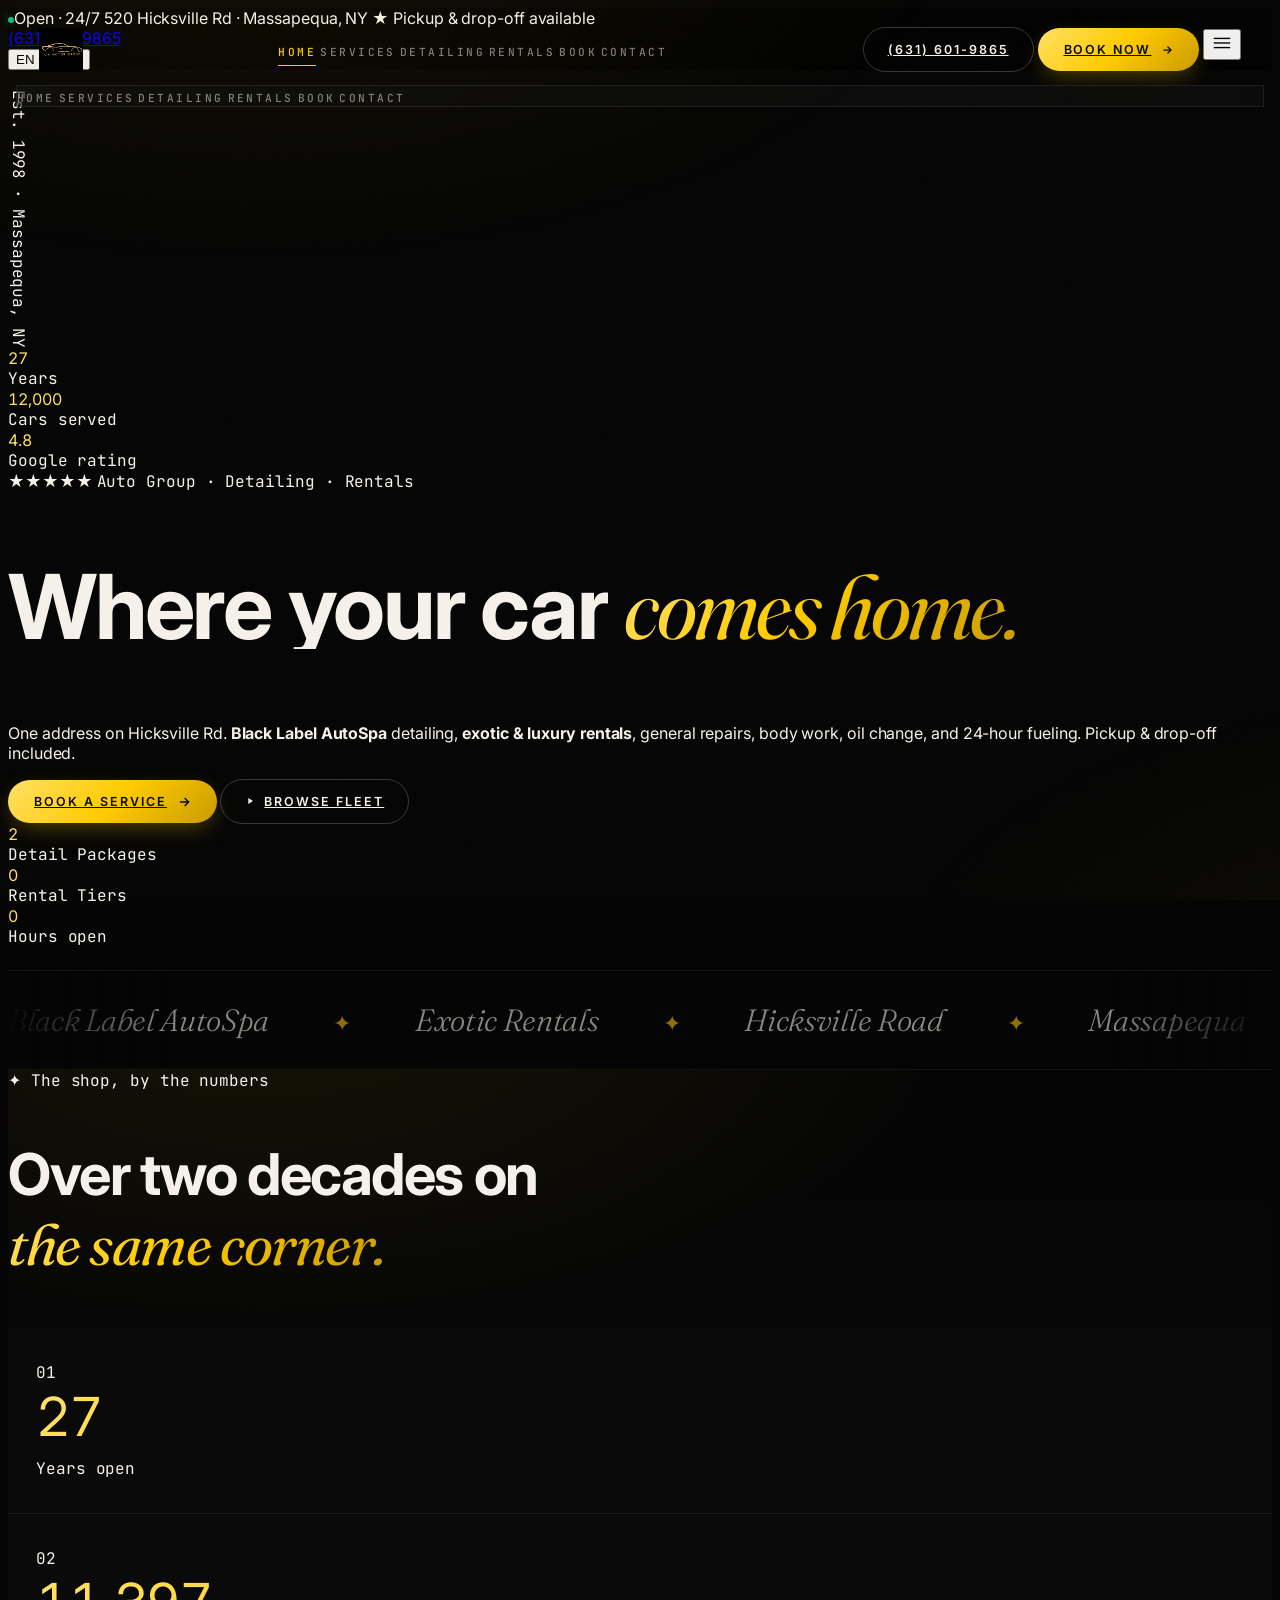
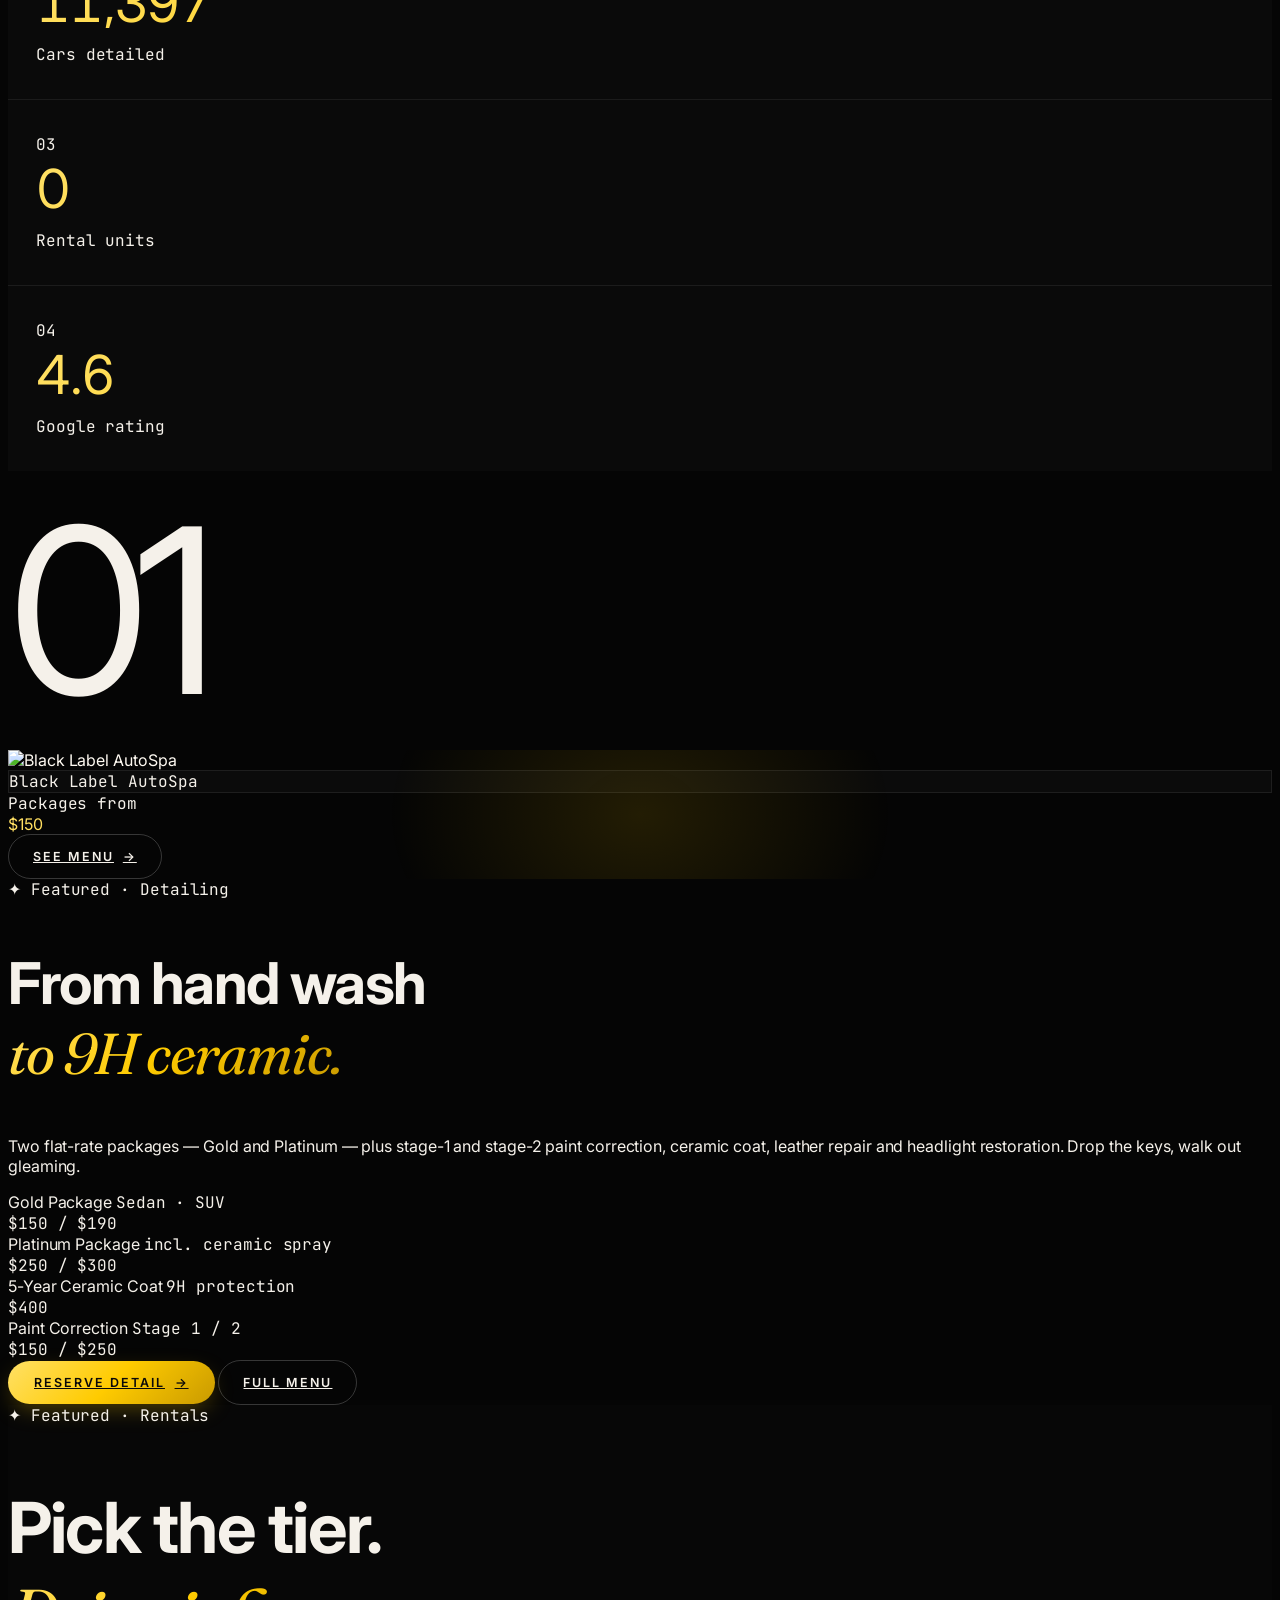
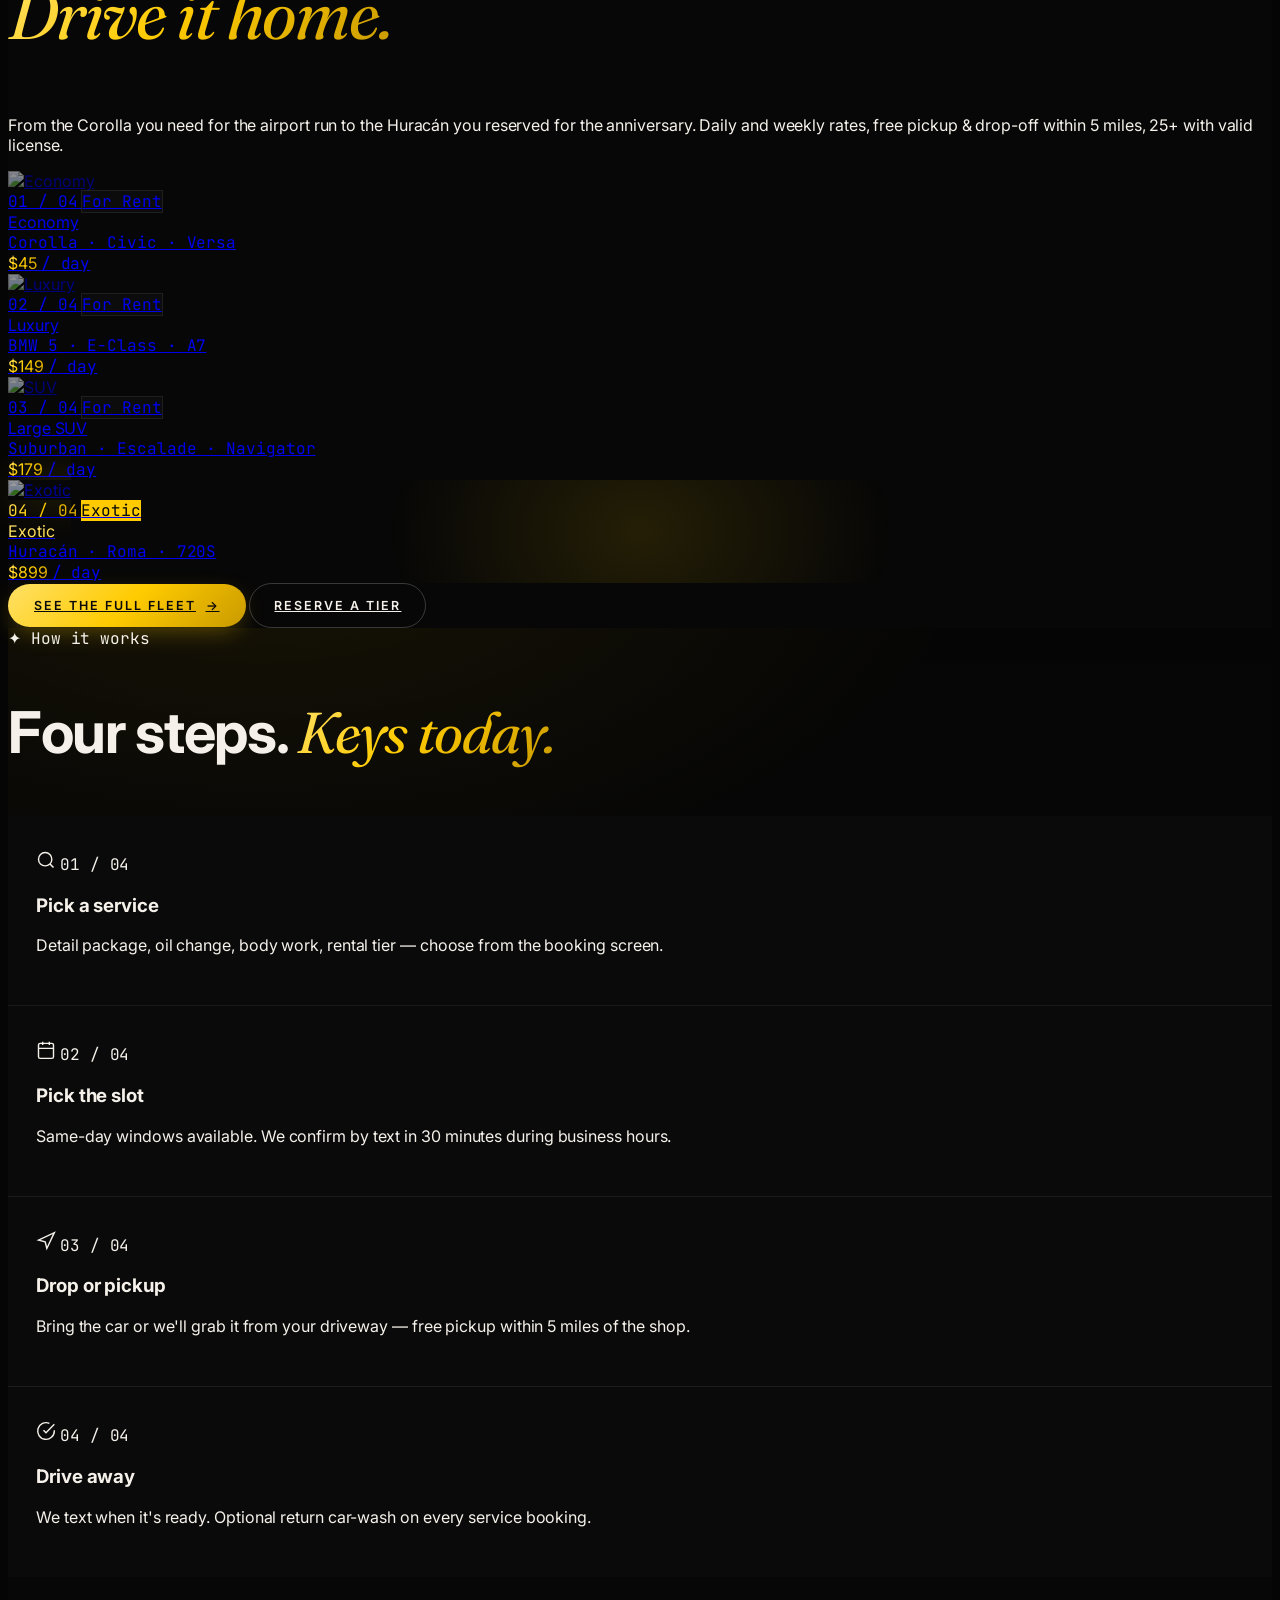
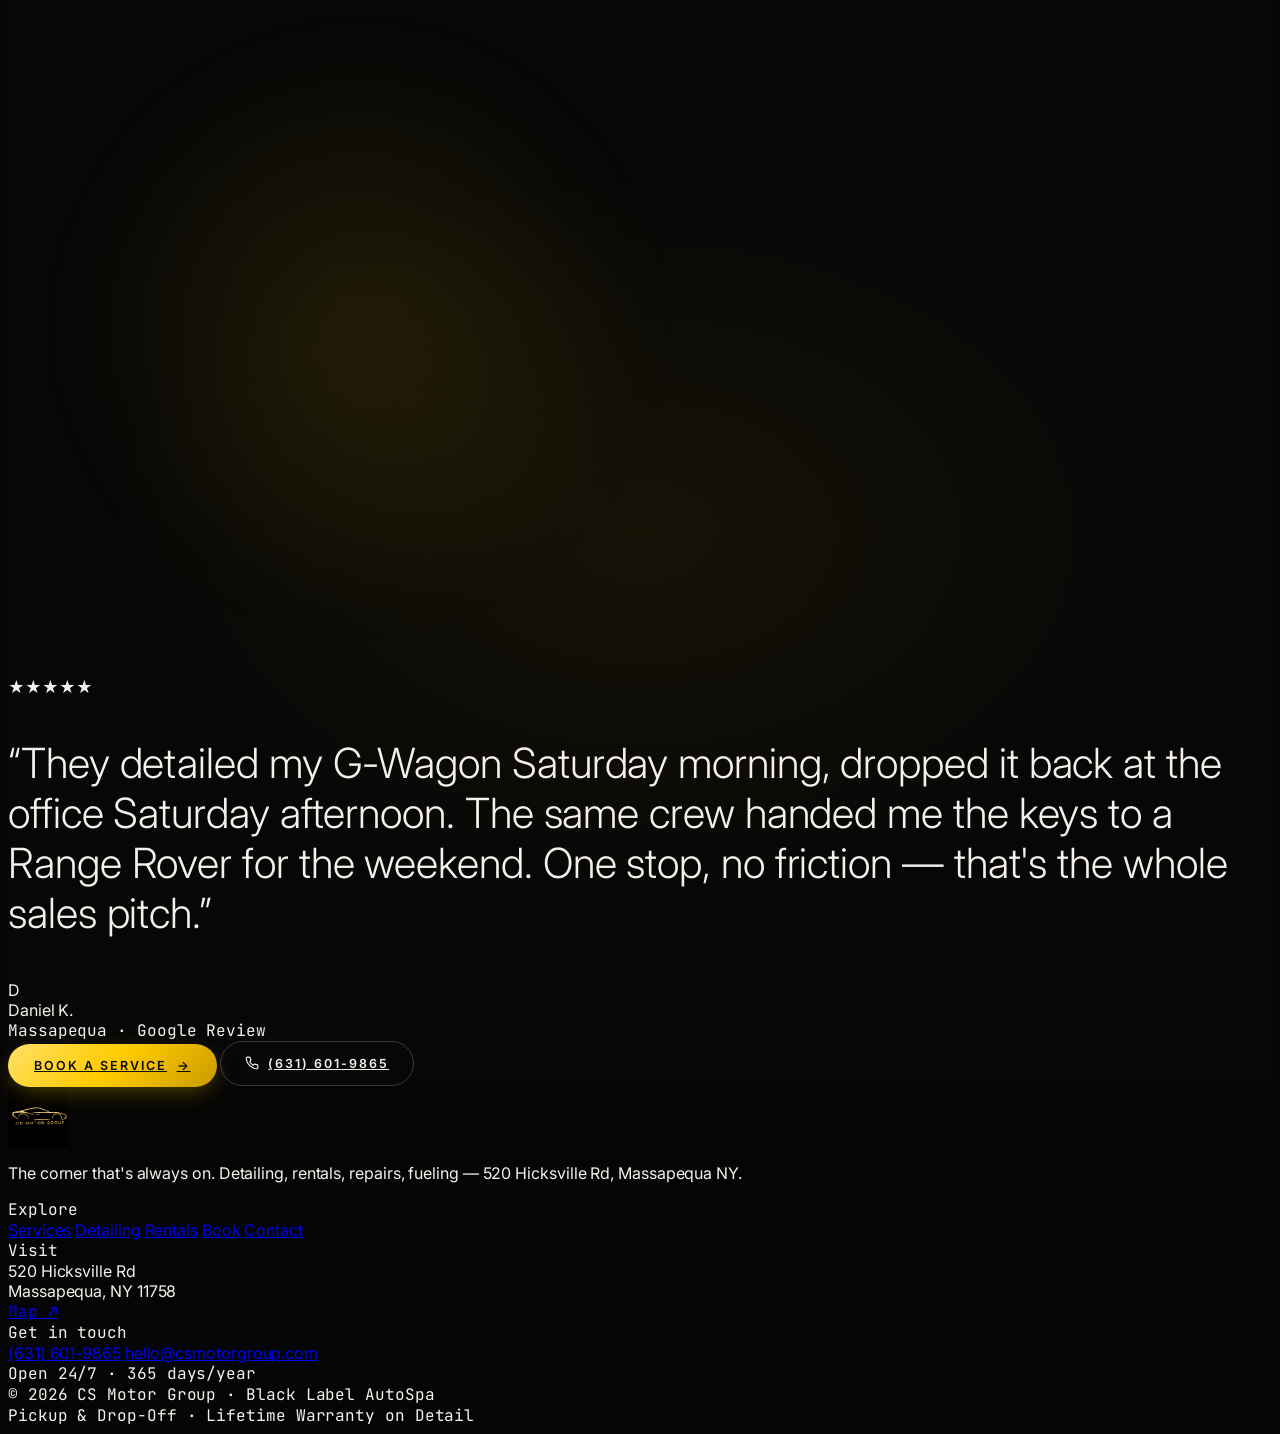
==== commit 6e84f6a7: "feat: aggressive premium redesign (Car- formula) + logo PNG + folder/repo rename BRAND - Repo rename" ====
--- a/index.html
+++ b/index.html
@@ -3,554 +3,542 @@
 <head>
 <meta charset="UTF-8" />
 <meta name="viewport" content="width=device-width, initial-scale=1.0" />
-<title>Global · Auto Center · Fuel · Repairs · Detail · Car Rentals · Massapequa</title>
-<meta name="description" content="One stop: fueling, general repairs, oil changes, body work, car detailing, convenience store, plus economy, luxury, SUV and exotic car rentals. Pickup & drop-off service available. Massapequa, NY." />
-<link rel="canonical" href="https://globalgas.com/">
+<title>CS Motor Group · Auto Detailing · Rentals · Repairs · Massapequa, NY</title>
+<meta name="description" content="One stop on Hicksville Rd: Black Label AutoSpa detailing, exotic & luxury rentals, general repairs, oil change, body work, and 24-hour fueling. Pickup & drop-off available." />
+<link rel="canonical" href="https://csmotorgroup.com/">
 <meta property="og:type" content="website">
-<meta property="og:title" content="Global Gas · 520 Hicksville Rd · Open 24 Hours">
-<meta property="og:description" content="Fuel · Wash · Snacks · Coffee · ATM · Always on.">
-<link rel="icon" type="image/svg+xml" href="assets/brand/favicon.svg" />
+<meta property="og:title" content="CS Motor Group · Detailing · Rentals · Hicksville Rd">
+<meta property="og:description" content="Black Label AutoSpa · Exotic Rentals · Repairs · Open 24/7.">
+<link rel="icon" type="image/png" href="assets/brand/logo.png" />
 
 <script type="application/ld+json">
-{"@context":"https://schema.org","@type":"GasStation","name":"Global Gas Station","url":"https://globalgas.com/","telephone":"+1-516-882-4437","address":{"@type":"PostalAddress","streetAddress":"520 Hicksville Rd","addressLocality":"Massapequa","addressRegion":"NY","postalCode":"11758","addressCountry":"US"},"openingHours":"Mo-Su 00:00-23:59"}
+{"@context":"https://schema.org","@type":"AutoRepair","name":"CS Motor Group","url":"https://csmotorgroup.com/","telephone":"+1-631-601-9865","address":{"@type":"PostalAddress","streetAddress":"520 Hicksville Rd","addressLocality":"Massapequa","addressRegion":"NY","postalCode":"11758","addressCountry":"US"},"openingHours":"Mo-Su 00:00-23:59"}
 </script>
 
 <script src="https://cdn.tailwindcss.com"></script>
 <link rel="preconnect" href="https://fonts.googleapis.com">
 <link rel="preconnect" href="https://fonts.gstatic.com" crossorigin>
-<link href="https://fonts.googleapis.com/css2?family=Inter:wght@400;500;600;700&family=Space+Grotesk:wght@500;600;700&family=Space+Mono:wght@400;700&family=Monoton&family=Bowlby+One&family=Anton&display=swap" rel="stylesheet">
+<link href="https://fonts.googleapis.com/css2?family=Inter:wght@400;500;600;700&family=Syne:wght@500;600;700&family=Fraunces:opsz,wght,SOFT,WONK@9..144,300..700,30..150,0..1&family=JetBrains+Mono:wght@400;500;700&display=swap" rel="stylesheet">
 <link rel="stylesheet" href="assets/styles.css">
 </head>
-<body>
-
-<!-- Loader: neon sign -->
+<body class="loading">
+
+<!-- LOADER -->
 <div class="loader">
-  <div class="loader-logo">GLOBAL</div>
+  <img src="assets/brand/logo.png" alt="CS Motor Group" class="loader-img" />
   <div class="loader-bar"></div>
 </div>
 
 <div class="grain"></div>
-<div class="scanlines"></div>
 <div class="scroll-progress"></div>
 
-<!-- Top utility -->
-<div class="hidden md:block border-b border-white/[.08]" style="background:rgba(0,0,0,.35)">
-  <div class="max-w-[1500px] mx-auto px-8 py-2.5 flex items-center justify-between font-[Space_Mono] text-[.66rem] tracking-[.22em] uppercase text-white/55">
+<!-- TOP TICKER -->
+<div class="hidden md:block border-b border-white/[.06]" style="background:rgba(0,0,0,.55)">
+  <div class="max-w-[1500px] mx-auto px-8 py-2 flex items-center justify-between font-[JetBrains_Mono] text-[.66rem] tracking-[.22em] uppercase text-white/55">
     <div class="flex items-center gap-7">
-      <span class="flex items-center gap-2"><span class="dot dot-live"></span><span style="color:var(--green)" class="font-bold" data-en="ON · Open 24/7" data-es="ON · Abierto 24/7">ON · Open 24/7</span></span>
-      <span>520 Hicksville Rd · Massapequa, NY</span>
+      <span class="flex items-center gap-2"><span class="dot dot-live"></span><span class="text-[#10b981] font-medium" data-en="Open · 24/7" data-es="Abierto · 24/7">Open · 24/7</span></span>
+      <span data-en="520 Hicksville Rd · Massapequa, NY" data-es="520 Hicksville Rd · Massapequa, NY">520 Hicksville Rd · Massapequa, NY</span>
+      <span class="text-white/30">★</span>
+      <span data-en="Pickup &amp; drop-off available" data-es="Pickup &amp; drop-off disponible">Pickup &amp; drop-off available</span>
     </div>
     <div class="flex items-center gap-6">
-      <a href="tel:+15168824437" class="hover:text-[var(--amber)]">(516) 882-4437</a>
+      <a href="tel:+16316019865" class="hover:text-[var(--gold)] underline-sweep">(631) 601-9865</a>
       <div class="lang-toggle flex items-center gap-1">
-        <button data-lang="en" class="px-2 py-1 hover:text-[var(--amber)]">EN</button>
+        <button data-lang="en" class="px-2 py-1 hover:text-[var(--gold)]">EN</button>
         <span class="text-white/20">/</span>
-        <button data-lang="es" class="px-2 py-1 hover:text-[var(--amber)]">ES</button>
+        <button data-lang="es" class="px-2 py-1 hover:text-[var(--gold)]">ES</button>
       </div>
     </div>
   </div>
 </div>
 
-<!-- NAV -->
-<nav class="sticky top-0 z-40 backdrop-blur-md bg-[#0a0a1f]/85 border-b border-white/[.08]">
-  <div class="max-w-[1500px] mx-auto px-6 md:px-8 py-5 flex items-center justify-between">
-    <a href="index.html" class="flex items-center gap-3">
-      <div class="neon-script text-[1.8rem] neon-amber leading-none">Global</div>
-      <span class="mono text-[.62rem] tracking-[.22em] uppercase text-white/40 hidden md:inline">Gas Co. ★ 1998</span>
+<!-- FLOATING NAV -->
+<div class="nav-shell" id="navShell">
+  <div class="nav-inner">
+    <a href="index.html" class="flex items-center gap-3 shine rounded-full pr-3">
+      <img src="assets/brand/logo.png" alt="CS Motor Group" class="brand-img" />
     </a>
-    <div class="hidden md:flex items-center gap-9">
+    <div class="hidden lg:flex items-center gap-8">
       <a href="index.html" class="nav-link active" data-en="Home" data-es="Inicio">Home</a>
       <a href="services.html" class="nav-link" data-en="Services" data-es="Servicios">Services</a>
       <a href="carwash.html" class="nav-link" data-en="Detailing" data-es="Detallado">Detailing</a>
       <a href="rentals.html" class="nav-link" data-en="Rentals" data-es="Alquiler">Rentals</a>
-      <a href="store.html" class="nav-link" data-en="Store" data-es="Tienda">Store</a>
+      <a href="booking.html" class="nav-link" data-en="Book" data-es="Reservar">Book</a>
       <a href="contact.html" class="nav-link" data-en="Contact" data-es="Contacto">Contact</a>
     </div>
     <div class="flex items-center gap-3">
-      <a href="tel:+15168824437" class="hidden md:inline-flex btn btn-neon !py-3 !px-5 !text-[.66rem]">(516) 882-4437</a>
-      <button id="menuBtn" class="md:hidden text-white p-2" aria-label="Menu"><svg width="24" height="24" viewBox="0 0 24 24" fill="none" stroke="currentColor" stroke-width="1.5"><line x1="3" y1="7" x2="21" y2="7"/><line x1="3" y1="12" x2="21" y2="12"/><line x1="3" y1="17" x2="21" y2="17"/></svg></button>
-    </div>
-  </div>
-  <div id="menuPanel" class="hidden md:hidden border-t border-white/[.08] px-6 py-5 flex flex-col gap-4">
+      <a href="tel:+16316019865" class="hidden md:inline-flex btn-ghost text-[.66rem]">(631) 601-9865</a>
+      <a href="booking.html" class="hidden md:inline-flex btn-premium magnetic shine">
+        <span data-en="Book Now" data-es="Reservar">Book Now</span>
+        <svg width="12" height="12" viewBox="0 0 24 24" fill="none" stroke="currentColor" stroke-width="2.5"><path d="M5 12h14M13 5l7 7-7 7"/></svg>
+      </a>
+      <button id="menuBtn" class="lg:hidden text-white p-2" aria-label="Menu"><svg width="22" height="22" viewBox="0 0 24 24" fill="none" stroke="currentColor" stroke-width="1.5"><line x1="3" y1="7" x2="21" y2="7"/><line x1="3" y1="12" x2="21" y2="12"/><line x1="3" y1="17" x2="21" y2="17"/></svg></button>
+    </div>
+  </div>
+  <div id="menuPanel" class="hidden lg:hidden mt-3 mx-3 glass rounded-2xl border border-white/10 px-6 py-5 flex flex-col gap-4">
     <a href="index.html" class="nav-link" data-en="Home" data-es="Inicio">Home</a>
     <a href="services.html" class="nav-link" data-en="Services" data-es="Servicios">Services</a>
     <a href="carwash.html" class="nav-link" data-en="Detailing" data-es="Detallado">Detailing</a>
     <a href="rentals.html" class="nav-link" data-en="Rentals" data-es="Alquiler">Rentals</a>
-    <a href="store.html" class="nav-link" data-en="Store" data-es="Tienda">Store</a>
+    <a href="booking.html" class="nav-link" data-en="Book" data-es="Reservar">Book</a>
     <a href="contact.html" class="nav-link" data-en="Contact" data-es="Contacto">Contact</a>
   </div>
-</nav>
-
-<!-- HERO — NEON COLLAGE -->
-<section class="relative min-h-[90vh] md:min-h-[100vh] flex items-end overflow-hidden" style="background:linear-gradient(180deg,#050514 0%,#0a0a1f 50%,#1a0a2e 100%)">
-  <!-- Neon grid floor (perspective) -->
-  <div class="absolute inset-0 opacity-25" style="background-image:linear-gradient(rgba(0,225,255,.4) 1px,transparent 1px),linear-gradient(90deg,rgba(0,225,255,.4) 1px,transparent 1px);background-size:60px 60px;background-position:center bottom;transform:perspective(500px) rotateX(60deg);transform-origin:center bottom;mask-image:linear-gradient(180deg,transparent 50%,#000 100%);-webkit-mask-image:linear-gradient(180deg,transparent 50%,#000 100%);"></div>
-  <!-- Sunset horizon glow -->
-  <div class="absolute left-0 right-0 top-1/2 h-px" style="background:linear-gradient(90deg,transparent,var(--cyan),var(--pink),var(--amber),transparent);box-shadow:0 0 80px var(--pink-glow),0 0 120px var(--cyan-glow);"></div>
-  <!-- Sun -->
-  <div class="absolute" style="top:18%;right:14%;width:280px;height:280px;border-radius:50%;background:radial-gradient(circle,var(--amber) 0%,var(--pink) 60%,transparent 75%);filter:blur(2px);box-shadow:0 0 120px var(--amber-glow);"></div>
-  <div class="absolute" style="top:18%;right:14%;width:280px;height:280px;border-radius:50%;background:repeating-linear-gradient(0deg,transparent 0,transparent 22px,#0a0a1f 22px,#0a0a1f 28px);mix-blend-mode:multiply;"></div>
-  <!-- Mountains silhouette -->
-  <svg viewBox="0 0 1600 200" class="absolute left-0 right-0" style="bottom:46%;width:100%;height:14vh;opacity:.6">
-    <path d="M0,200 L80,120 L180,160 L300,90 L430,150 L560,80 L700,140 L850,70 L980,130 L1120,90 L1260,150 L1400,100 L1520,140 L1600,110 L1600,200 Z" fill="#0a0a1f"/>
-  </svg>
-  <div class="sun-burst" style="left:-200px;bottom:10%;width:480px;height:480px;background:radial-gradient(circle,rgba(255,45,135,.22),transparent 60%);"></div>
-
-  <!-- Decorative SVG decals — floating stickers/arrows -->
-  <!-- Big neon arrow pointing to OPEN -->
-  <svg viewBox="0 0 200 220" class="absolute z-10 decal-arrow" style="top:8%;right:6%;width:140px;color:var(--amber);transform:rotate(8deg)">
-    <path d="M100 10 Q90 100 110 130" fill="none" stroke="currentColor" stroke-width="6" stroke-linecap="round"/>
-    <path d="M85 115 L115 135 L100 155 Z" fill="currentColor"/>
-    <text x="100" y="195" text-anchor="middle" font-family="Monoton" font-size="22" fill="currentColor" letter-spacing="2">OPEN</text>
-  </svg>
-  <!-- Sticker top-left -->
-  <div class="absolute z-10 hidden md:block" style="top:14%;left:6%;">
-    <div class="sticker sticker-pink" style="transform:rotate(-8deg);font-size:1.1rem;padding:.5rem 1.1rem">24 HRS</div>
-  </div>
-  <!-- Sticker bottom-right -->
-  <div class="absolute z-10 hidden lg:block" style="bottom:32%;right:18%;">
-    <div class="sticker sticker-cyan" style="transform:rotate(5deg);font-size:.92rem">FREE AIR</div>
-  </div>
-
-  <div class="relative z-20 max-w-[1500px] mx-auto px-6 md:px-8 pb-16 md:pb-28 w-full">
-    <div class="reveal-stagger">
-      <div class="flex flex-wrap items-center gap-3 mb-6">
-        <span class="pylon">Est. 1998 · Massapequa</span>
-        <span class="sticker sticker-amber" style="font-size:.78rem">Cash Discount</span>
-      </div>
-
-      <h1 class="display hero-title max-w-[16ch]">
-        <span data-en="Fuel up." data-es="Combustible.">Fuel up.</span>
-        <span class="neon-script neon-pink block" data-en="Fix it up." data-es="Repáralo.">Fix it up.</span>
-        <span data-en="Drive away." data-es="Maneja.">Drive away.</span>
+</div>
+
+<!-- HERO — parallax + slow-zoom + mask-reveal -->
+<section class="relative overflow-hidden" style="background:#050505;min-height:100svh">
+  <div class="absolute inset-0 hero-parallax" data-parallax-bg>
+    <img src="https://images.unsplash.com/photo-1492144534655-ae79c964c9d7?auto=format&fit=crop&w=2400&q=85" alt="" class="absolute inset-0 w-full h-full object-cover animate-slow-zoom" style="filter:brightness(.42) contrast(1.08) saturate(.85)" />
+  </div>
+  <div class="absolute inset-0 diagonal-stripes opacity-50 pointer-events-none"></div>
+  <div class="absolute inset-0 pointer-events-none" style="background:
+    radial-gradient(900px 500px at 70% 30%, rgba(255,203,0,.20), transparent 60%),
+    radial-gradient(700px 400px at 12% 85%, rgba(255,224,102,.10), transparent 60%);"></div>
+  <div class="absolute left-0 right-0 bottom-0 h-1/2 pointer-events-none" style="background:linear-gradient(180deg,transparent 0%,rgba(5,5,5,.85) 80%,#050505 100%)"></div>
+
+  <div class="hidden xl:flex absolute left-6 top-1/2 -translate-y-1/2 z-10 flex-col items-center gap-4" style="writing-mode:vertical-rl">
+    <span class="mono text-[.6rem] tracking-[.4em] uppercase text-white/40">Est. 1998 · Massapequa, NY</span>
+    <span class="block w-px h-16 bg-gradient-to-b from-white/40 to-transparent"></span>
+  </div>
+
+  <div class="hidden xl:flex absolute right-8 top-1/2 -translate-y-1/2 z-10 flex-col gap-7 items-end">
+    <div class="text-right">
+      <div class="font-[Syne] text-3xl font-bold gradient-text-gold counter" data-counter data-to="27">0</div>
+      <div class="mono text-[.6rem] tracking-[.32em] uppercase text-white/40 mt-1" data-en="Years" data-es="Años">Years</div>
+    </div>
+    <div class="text-right">
+      <div class="font-[Syne] text-3xl font-bold gradient-text-gold counter" data-counter data-to="12000" data-dur="2400">0</div>
+      <div class="mono text-[.6rem] tracking-[.32em] uppercase text-white/40 mt-1" data-en="Cars served" data-es="Autos atendidos">Cars served</div>
+    </div>
+    <div class="text-right">
+      <div class="font-[Syne] text-3xl font-bold gradient-text-gold counter" data-counter data-to="4.8" data-decimals="1">0</div>
+      <div class="mono text-[.6rem] tracking-[.32em] uppercase text-white/40 mt-1" data-en="Google rating" data-es="Calificación">Google rating</div>
+    </div>
+  </div>
+
+  <div class="relative z-20 max-w-[1500px] mx-auto px-6 md:px-12 lg:px-20 pt-40 md:pt-44 pb-24 md:pb-36 min-h-[100svh] flex flex-col justify-end" data-parallax-content>
+    <div class="iv-stagger">
+      <div class="flex items-center gap-3 mb-8">
+        <span class="text-[var(--gold)] tracking-[.4em] text-xs">★★★★★</span>
+        <span class="mono text-[.66rem] tracking-[.32em] uppercase text-[var(--gold)]" data-en="Auto Group · Detailing · Rentals" data-es="Auto Group · Detallado · Alquiler">Auto Group · Detailing · Rentals</span>
+      </div>
+
+      <h1 class="font-[Syne] font-bold uppercase max-w-[18ch]" style="font-size:clamp(2.4rem,7vw,5.6rem);line-height:.92;letter-spacing:-.025em">
+        <span class="block txt-rise d1"><span data-en="Where your car" data-es="Donde tu auto">Where your car</span></span>
+        <span class="block txt-rise d2"><span class="gradient-text-gold" style="font-family:'Fraunces',serif;font-style:italic;font-weight:400;text-transform:none;letter-spacing:-.03em" data-en="comes home." data-es="vuelve a casa.">comes home.</span></span>
       </h1>
 
-      <p class="mt-7 max-w-xl text-white/80 text-base md:text-lg leading-relaxed font-light"
-         data-en-html="One stop on Hicksville Road. <b class='text-white'>Fueling</b>, <b class='text-white'>general repairs</b>, <b class='text-white'>oil changes</b>, <b class='text-white'>body work</b>, <b class='text-white'>car detailing</b>, a stocked convenience store — and a full fleet of rentals from economy to exotic. We even pick up and drop off."
-         data-es-html="Una sola parada en Hicksville Road. <b class='text-white'>Combustible</b>, <b class='text-white'>reparaciones generales</b>, <b class='text-white'>cambio de aceite</b>, <b class='text-white'>body work</b>, <b class='text-white'>detallado</b>, mini-tienda surtida — y flota completa de alquiler de economy a exóticos. Hasta pickup y drop-off.">
-        One stop on Hicksville Road. <b class="text-white">Fueling</b>, <b class="text-white">general repairs</b>, <b class="text-white">oil changes</b>, <b class="text-white">body work</b>, <b class="text-white">car detailing</b>, a stocked convenience store — and a full fleet of rentals from economy to exotic. We even pick up and drop off.
+      <p class="mt-8 max-w-xl text-white/75 text-base md:text-lg leading-relaxed font-light"
+         data-en-html="One address on Hicksville Rd. <b class='text-white font-medium'>Black Label AutoSpa</b> detailing, <b class='text-white font-medium'>exotic &amp; luxury rentals</b>, general repairs, body work, oil change, and 24-hour fueling. Pickup &amp; drop-off included."
+         data-es-html="Una sola dirección en Hicksville Rd. Detallado <b class='text-white font-medium'>Black Label AutoSpa</b>, <b class='text-white font-medium'>alquiler de lujo y exóticos</b>, reparaciones, body work, cambio de aceite, y combustible 24 horas. Pickup y drop-off incluidos.">
+        One address on Hicksville Rd. <b class="text-white font-medium">Black Label AutoSpa</b> detailing, <b class="text-white font-medium">exotic &amp; luxury rentals</b>, general repairs, body work, oil change, and 24-hour fueling. Pickup &amp; drop-off included.
       </p>
 
-      <div class="mt-9 flex flex-col sm:flex-row gap-3">
-        <a href="services.html" class="btn btn-neon">
-          <span data-en="See all services" data-es="Ver servicios">See all services</span>
-          <svg width="14" height="14" viewBox="0 0 24 24" fill="none" stroke="currentColor" stroke-width="2.2"><path d="M5 12h14M13 5l7 7-7 7"/></svg>
+      <div class="mt-10 flex flex-wrap gap-3">
+        <a href="booking.html" class="btn-premium magnetic shine animate-pulse-glow">
+          <span data-en="Book a service" data-es="Reservar servicio">Book a service</span>
+          <svg width="14" height="14" viewBox="0 0 24 24" fill="none" stroke="currentColor" stroke-width="2.5"><path d="M5 12h14M13 5l7 7-7 7"/></svg>
         </a>
-        <a href="rentals.html" class="btn btn-outline-cyan" data-en="Reserve a rental" data-es="Reservar alquiler">Reserve a rental</a>
-      </div>
-
-      <!-- Pump pricing — big neon board -->
-      <div class="mt-14 md:mt-20 grid grid-cols-2 md:grid-cols-4 gap-3 md:gap-4 max-w-3xl">
-        <div class="ticker">
+        <a href="rentals.html" class="btn-ghost">
+          <span class="w-7 h-7 rounded-full border border-[var(--gold)] flex items-center justify-center"><svg width="10" height="10" viewBox="0 0 24 24" fill="currentColor" stroke="none" class="text-[var(--gold)]"><path d="M8 5v14l11-7z"/></svg></span>
+          <span data-en="Browse fleet" data-es="Ver flota">Browse fleet</span>
+        </a>
+      </div>
+
+      <div class="mt-16 md:mt-20 grid grid-cols-3 max-w-2xl border-t border-white/10 pt-6">
+        <div>
+          <div class="font-[Syne] text-2xl md:text-3xl font-semibold gradient-text-gold counter" data-counter data-to="2">0</div>
+          <div class="mono text-[.6rem] tracking-[.22em] uppercase text-white/40 mt-1" data-en="Detail Packages" data-es="Paquetes Detail">Detail Packages</div>
+        </div>
+        <div class="border-l border-white/10 pl-6">
+          <div class="font-[Syne] text-2xl md:text-3xl font-semibold gradient-text-gold counter" data-counter data-to="4">0</div>
+          <div class="mono text-[.6rem] tracking-[.22em] uppercase text-white/40 mt-1" data-en="Rental Tiers" data-es="Tiers Alquiler">Rental Tiers</div>
+        </div>
+        <div class="border-l border-white/10 pl-6">
+          <div class="font-[Syne] text-2xl md:text-3xl font-semibold gradient-text-gold counter" data-counter data-to="24">0</div>
+          <div class="mono text-[.6rem] tracking-[.22em] uppercase text-white/40 mt-1" data-en="Hours open" data-es="Horas abierto">Hours open</div>
+        </div>
+      </div>
+    </div>
+  </div>
+</section>
+
+<!-- BRAND MARQUEE -->
+<div class="brand-marquee-wrap">
+  <div class="brand-marquee-track">
+    <span class="item">Black Label AutoSpa</span> <span class="item"><i>✦</i></span>
+    <span class="item">Exotic Rentals</span> <span class="item"><i>✦</i></span>
+    <span class="item">Hicksville Road</span> <span class="item"><i>✦</i></span>
+    <span class="item">Massapequa</span> <span class="item"><i>✦</i></span>
+    <span class="item">9H Ceramic Coat</span> <span class="item"><i>✦</i></span>
+    <span class="item">Lamborghini · Ferrari · McLaren</span> <span class="item"><i>✦</i></span>
+    <span class="item">Since 1998</span> <span class="item"><i>✦</i></span>
+    <span class="item">Black Label AutoSpa</span> <span class="item"><i>✦</i></span>
+    <span class="item">Exotic Rentals</span> <span class="item"><i>✦</i></span>
+    <span class="item">Hicksville Road</span> <span class="item"><i>✦</i></span>
+    <span class="item">Massapequa</span> <span class="item"><i>✦</i></span>
+    <span class="item">9H Ceramic Coat</span> <span class="item"><i>✦</i></span>
+    <span class="item">Lamborghini · Ferrari · McLaren</span> <span class="item"><i>✦</i></span>
+    <span class="item">Since 1998</span> <span class="item"><i>✦</i></span>
+  </div>
+</div>
+
+<!-- METRICS hairline grid -->
+<section class="py-24 md:py-32 noise-bg">
+  <div class="max-w-[1500px] mx-auto px-6 md:px-12">
+    <div class="iv mb-16">
+      <span class="mono text-[.66rem] tracking-[.32em] uppercase text-[var(--gold)]" data-en="✦ The shop, by the numbers" data-es="✦ El taller, en números">✦ The shop, by the numbers</span>
+      <h2 class="font-[Syne] uppercase mt-4 leading-[.95] max-w-3xl" style="font-size:clamp(2rem,4.5vw,3.8rem);letter-spacing:-.025em">
+        <span data-en="Over two decades on" data-es="Más de dos décadas en">Over two decades on</span>
+        <br>
+        <span class="gradient-text-gold" style="font-family:'Fraunces',serif;font-style:italic;font-weight:400;text-transform:none" data-en="the same corner." data-es="la misma esquina.">the same corner.</span>
+      </h2>
+    </div>
+
+    <div class="stats-grid grid-cols-2 md:grid-cols-4 iv-stagger">
+      <div>
+        <span class="mono text-[.62rem] tracking-[.32em] text-[var(--gold)]">01</span>
+        <div class="font-[Syne] font-bold gradient-text-gold counter mt-3" style="font-size:clamp(2.4rem,4.2vw,3.6rem);letter-spacing:-.04em;line-height:.95" data-counter data-to="27">0</div>
+        <span class="block mt-2 w-10 h-px bg-[var(--gold)]"></span>
+        <span class="mono text-[.62rem] tracking-[.22em] uppercase text-white/55 mt-3 block" data-en="Years open" data-es="Años abiertos">Years open</span>
+      </div>
+      <div>
+        <span class="mono text-[.62rem] tracking-[.32em] text-[var(--gold)]">02</span>
+        <div class="font-[Syne] font-bold gradient-text-gold counter mt-3" style="font-size:clamp(2.4rem,4.2vw,3.6rem);letter-spacing:-.04em;line-height:.95" data-counter data-to="12000" data-dur="2400">0</div>
+        <span class="block mt-2 w-10 h-px bg-[var(--gold)]"></span>
+        <span class="mono text-[.62rem] tracking-[.22em] uppercase text-white/55 mt-3 block" data-en="Cars detailed" data-es="Autos detallados">Cars detailed</span>
+      </div>
+      <div>
+        <span class="mono text-[.62rem] tracking-[.32em] text-[var(--gold)]">03</span>
+        <div class="font-[Syne] font-bold gradient-text-gold counter mt-3" style="font-size:clamp(2.4rem,4.2vw,3.6rem);letter-spacing:-.04em;line-height:.95" data-counter data-to="48">0</div>
+        <span class="block mt-2 w-10 h-px bg-[var(--gold)]"></span>
+        <span class="mono text-[.62rem] tracking-[.22em] uppercase text-white/55 mt-3 block" data-en="Rental units" data-es="Unidades alquiler">Rental units</span>
+      </div>
+      <div>
+        <span class="mono text-[.62rem] tracking-[.32em] text-[var(--gold)]">04</span>
+        <div class="font-[Syne] font-bold gradient-text-gold counter mt-3" style="font-size:clamp(2.4rem,4.2vw,3.6rem);letter-spacing:-.04em;line-height:.95" data-counter data-to="4.8" data-decimals="1">0</div>
+        <span class="block mt-2 w-10 h-px bg-[var(--gold)]"></span>
+        <span class="mono text-[.62rem] tracking-[.22em] uppercase text-white/55 mt-3 block" data-en="Google rating" data-es="Rating Google">Google rating</span>
+      </div>
+    </div>
+  </div>
+</section>
+
+<!-- BLACK LABEL feature -->
+<section class="relative py-24 md:py-36 overflow-hidden border-t border-white/[.06]">
+  <div class="max-w-[1500px] mx-auto px-6 md:px-12 grid lg:grid-cols-12 gap-10 lg:gap-16 items-stretch">
+    <div class="lg:col-span-7 iv relative">
+      <div class="absolute -top-6 -left-6 font-[Syne] font-bold text-white/[.04] leading-none select-none pointer-events-none" style="font-size:clamp(8rem,18vw,15rem);letter-spacing:-.06em">01</div>
+      <div class="relative tilt-card spotlight-follow overflow-hidden rounded-3xl border border-white/10 aspect-[4/5] md:aspect-[5/4]">
+        <img src="https://images.unsplash.com/photo-1607860108855-64acf2078ed9?auto=format&fit=crop&w=1400&q=85" alt="Black Label AutoSpa" class="absolute inset-0 w-full h-full object-cover" style="filter:saturate(1.1) contrast(1.08)" />
+        <div class="absolute inset-0" style="background:linear-gradient(180deg,transparent 30%,rgba(5,5,5,.75) 100%)"></div>
+        <div class="absolute top-6 left-6 px-4 py-2 glass rounded-full">
+          <span class="mono text-[.62rem] tracking-[.28em] uppercase text-[var(--gold)]">Black Label AutoSpa</span>
+        </div>
+        <div class="absolute bottom-6 left-6 right-6 flex justify-between items-end gap-4">
           <div>
-            <div class="lbl" data-en="Regular 87" data-es="Regular 87">Regular 87</div>
-            <div class="val" data-ticker-val="regular">$3.49</div>
-          </div>
-        </div>
-        <div class="ticker">
-          <div>
-            <div class="lbl">Plus 89</div>
-            <div class="val" data-ticker-val="plus">$3.79</div>
-          </div>
-        </div>
-        <div class="ticker">
-          <div>
-            <div class="lbl" data-en="Premium 93" data-es="Premium 93">Premium 93</div>
-            <div class="val" data-ticker-val="premium">$3.99</div>
-          </div>
-        </div>
-        <div class="ticker">
-          <div>
-            <div class="lbl">Diesel</div>
-            <div class="val" data-ticker-val="diesel">$3.85</div>
-          </div>
-        </div>
-      </div>
-      <div class="mt-3 mono text-[.62rem] tracking-[.22em] uppercase" style="color:var(--cyan);text-shadow:0 0 8px var(--cyan-glow);" data-en="● Live · Updated continuously · per gallon" data-es="● En vivo · Actualizado · por galón">● Live · Updated continuously · per gallon</div>
+            <div class="mono text-[.62rem] tracking-[.28em] uppercase text-white/50" data-en="Packages from" data-es="Paquetes desde">Packages from</div>
+            <div class="font-[Syne] text-4xl md:text-5xl font-bold gradient-text-gold mt-1">$150</div>
+          </div>
+          <a href="carwash.html" class="btn-ghost text-[.62rem]"><span data-en="See menu" data-es="Ver menú">See menu</span> →</a>
+        </div>
+      </div>
+    </div>
+
+    <div class="lg:col-span-5 flex flex-col justify-center iv">
+      <span class="mono text-[.66rem] tracking-[.32em] uppercase text-[var(--gold)]" data-en="✦ Featured · Detailing" data-es="✦ Destacado · Detallado">✦ Featured · Detailing</span>
+      <h2 class="font-[Syne] uppercase mt-5 leading-[.92]" style="font-size:clamp(2rem,4.5vw,3.6rem);letter-spacing:-.025em">
+        <span data-en="From hand wash" data-es="De lavado a mano">From hand wash</span>
+        <br>
+        <span class="gradient-text-gold" style="font-family:'Fraunces',serif;font-style:italic;font-weight:400;text-transform:none" data-en="to 9H ceramic." data-es="a 9H cerámico.">to 9H ceramic.</span>
+      </h2>
+      <p class="mt-6 text-white/70 leading-relaxed"
+         data-en="Two flat-rate packages — Gold and Platinum — plus stage-1 and stage-2 paint correction, ceramic coat, leather repair and headlight restoration. Drop the keys, walk out gleaming."
+         data-es="Dos paquetes a precio fijo — Gold y Platinum — más corrección de pintura stage-1 y stage-2, coating cerámico, reparación de cuero y restauración de faros. Deja las llaves, sales brillando.">
+        Two flat-rate packages — Gold and Platinum — plus stage-1 and stage-2 paint correction, ceramic coat, leather repair and headlight restoration. Drop the keys, walk out gleaming.
+      </p>
+
+      <div class="mt-8 flex flex-col gap-px bg-white/10 border border-white/10 rounded-xl overflow-hidden">
+        <div class="bg-[#0a0a0a] flex justify-between items-center px-5 py-4 gap-4">
+          <div class="flex items-center gap-3">
+            <span class="w-1 h-1 rounded-full bg-[var(--gold)]"></span>
+            <span class="font-[Inter] font-semibold text-white" data-en="Gold Package" data-es="Paquete Gold">Gold Package</span>
+            <span class="mono text-[.6rem] tracking-[.18em] uppercase text-white/45">Sedan · SUV</span>
+          </div>
+          <span class="mono text-[.78rem] tracking-[.16em] text-[var(--gold)] font-semibold">$150 / $190</span>
+        </div>
+        <div class="bg-[#0a0a0a] flex justify-between items-center px-5 py-4 gap-4">
+          <div class="flex items-center gap-3">
+            <span class="w-1 h-1 rounded-full bg-[var(--gold)]"></span>
+            <span class="font-[Inter] font-semibold text-white" data-en="Platinum Package" data-es="Paquete Platinum">Platinum Package</span>
+            <span class="mono text-[.6rem] tracking-[.18em] uppercase text-white/45" data-en="incl. ceramic spray" data-es="incl. cerámico spray">incl. ceramic spray</span>
+          </div>
+          <span class="mono text-[.78rem] tracking-[.16em] text-[var(--gold)] font-semibold">$250 / $300</span>
+        </div>
+        <div class="bg-[#0a0a0a] flex justify-between items-center px-5 py-4 gap-4">
+          <div class="flex items-center gap-3">
+            <span class="w-1 h-1 rounded-full bg-[var(--gold)]"></span>
+            <span class="font-[Inter] font-semibold text-white" data-en="5-Year Ceramic Coat" data-es="Cerámico 5 años">5-Year Ceramic Coat</span>
+            <span class="mono text-[.6rem] tracking-[.18em] uppercase text-white/45" data-en="9H protection" data-es="protección 9H">9H protection</span>
+          </div>
+          <span class="mono text-[.78rem] tracking-[.16em] text-[var(--gold)] font-semibold">$400</span>
+        </div>
+        <div class="bg-[#0a0a0a] flex justify-between items-center px-5 py-4 gap-4">
+          <div class="flex items-center gap-3">
+            <span class="w-1 h-1 rounded-full bg-[var(--gold)]"></span>
+            <span class="font-[Inter] font-semibold text-white" data-en="Paint Correction" data-es="Corrección Pintura">Paint Correction</span>
+            <span class="mono text-[.6rem] tracking-[.18em] uppercase text-white/45">Stage 1 / 2</span>
+          </div>
+          <span class="mono text-[.78rem] tracking-[.16em] text-[var(--gold)] font-semibold">$150 / $250</span>
+        </div>
+      </div>
+
+      <div class="mt-8 flex gap-3">
+        <a href="booking.html?service=detail" class="btn-premium magnetic shine">
+          <span data-en="Reserve detail" data-es="Reservar detail">Reserve detail</span> →
+        </a>
+        <a href="carwash.html" class="btn-ghost"><span data-en="Full menu" data-es="Menú completo">Full menu</span></a>
+      </div>
     </div>
   </div>
 </section>
 
-<!-- HIGHWAY divider -->
-<div class="highway"></div>
-
-<!-- MARQUEE -->
-<section class="py-5 overflow-hidden border-y border-white/[.08]" style="background:#000">
-  <div class="marquee gap-10 mono text-[.78rem] tracking-[.28em] uppercase whitespace-nowrap font-bold">
-    <span class="neon-amber">★ Gasoline</span><span class="neon-pink">★ General Repairs</span>
-    <span class="neon-cyan">★ Oil Change</span><span class="neon-amber">★ Body Work</span>
-    <span class="neon-pink">★ Car Detailing</span><span class="neon-cyan">★ Exotic Rentals</span>
-    <span class="neon-amber">★ Luxury Rentals</span><span class="neon-pink">★ Large SUV</span>
-    <span class="neon-cyan">★ Economy Rentals</span><span class="neon-amber">★ Pickup &amp; Drop-off</span>
-    <span class="neon-pink">★ Delivery</span><span class="neon-cyan">★ Convenience Store</span>
-    <span class="neon-amber">★ Gasoline</span><span class="neon-pink">★ General Repairs</span>
-    <span class="neon-cyan">★ Oil Change</span><span class="neon-amber">★ Body Work</span>
-    <span class="neon-pink">★ Car Detailing</span><span class="neon-cyan">★ Exotic Rentals</span>
-    <span class="neon-amber">★ Luxury Rentals</span><span class="neon-pink">★ Large SUV</span>
-    <span class="neon-cyan">★ Economy Rentals</span><span class="neon-amber">★ Pickup &amp; Drop-off</span>
-    <span class="neon-pink">★ Delivery</span><span class="neon-cyan">★ Convenience Store</span>
+<!-- RENTALS fleet -->
+<section class="relative py-24 md:py-32 overflow-hidden border-t border-white/[.06]" style="background:#070707">
+  <div class="absolute inset-0 noise-bg opacity-60 pointer-events-none"></div>
+  <div class="relative max-w-[1500px] mx-auto px-6 md:px-12">
+    <div class="grid lg:grid-cols-12 gap-8 mb-16 items-end iv">
+      <div class="lg:col-span-7">
+        <span class="mono text-[.66rem] tracking-[.32em] uppercase text-[var(--gold)]" data-en="✦ Featured · Rentals" data-es="✦ Destacado · Alquiler">✦ Featured · Rentals</span>
+        <h2 class="font-[Syne] uppercase mt-5 leading-[.92]" style="font-size:clamp(2.2rem,5.5vw,5rem);letter-spacing:-.025em">
+          <span data-en="Pick the tier." data-es="Elige el tier.">Pick the tier.</span>
+          <br>
+          <span class="gradient-text-gold" style="font-family:'Fraunces',serif;font-style:italic;font-weight:400;text-transform:none" data-en="Drive it home." data-es="Maneja a casa.">Drive it home.</span>
+        </h2>
+      </div>
+      <p class="lg:col-span-5 text-white/65 leading-relaxed text-base"
+         data-en="From the Corolla you need for the airport run to the Huracán you reserved for the anniversary. Daily and weekly rates, free pickup &amp; drop-off within 5 miles, 25+ with valid license."
+         data-es="Desde el Corolla que necesitas para el aeropuerto hasta el Huracán que reservaste para el aniversario. Tarifas diarias y semanales, pickup y drop-off gratis hasta 5 millas, 25+ con licencia válida.">
+        From the Corolla you need for the airport run to the Huracán you reserved for the anniversary. Daily and weekly rates, free pickup &amp; drop-off within 5 miles, 25+ with valid license.
+      </p>
+    </div>
+
+    <div class="grid md:grid-cols-2 lg:grid-cols-4 gap-4 iv-stagger">
+      <a href="rentals.html#economy" class="tilt-card spotlight-follow relative overflow-hidden rounded-2xl border border-white/10 card-hover group" style="aspect-ratio:3/4">
+        <img src="https://images.unsplash.com/photo-1549399542-7e8f2e928464?auto=format&fit=crop&w=900&q=85" alt="Economy" class="absolute inset-0 w-full h-full object-cover transition-transform duration-700 group-hover:scale-105" style="filter:brightness(.55) saturate(.9)" />
+        <div class="absolute inset-0" style="background:linear-gradient(180deg,transparent 40%,rgba(5,5,5,.92) 100%)"></div>
+        <div class="absolute top-5 left-5 right-5 flex justify-between items-start">
+          <span class="mono text-[.6rem] tracking-[.28em] uppercase text-[var(--gold)]">01 / 04</span>
+          <span class="px-3 py-1 glass rounded-full mono text-[.55rem] tracking-[.22em] uppercase text-white/70" data-en="For Rent" data-es="Disponible">For Rent</span>
+        </div>
+        <div class="absolute left-5 right-5 bottom-5">
+          <div class="font-[Syne] font-bold text-2xl uppercase tracking-tight">Economy</div>
+          <div class="mono text-[.6rem] tracking-[.22em] uppercase text-white/55 mt-1">Corolla · Civic · Versa</div>
+          <div class="flex items-baseline justify-between mt-4 pt-4 border-t border-white/15">
+            <span class="font-[Syne] text-2xl font-bold gradient-text-gold">$45</span>
+            <span class="mono text-[.55rem] tracking-[.22em] uppercase text-white/45" data-en="/ day" data-es="/ día">/ day</span>
+          </div>
+        </div>
+      </a>
+
+      <a href="rentals.html#luxury" class="tilt-card spotlight-follow relative overflow-hidden rounded-2xl border border-white/10 card-hover group" style="aspect-ratio:3/4">
+        <img src="https://images.unsplash.com/photo-1563720223185-11003d516935?auto=format&fit=crop&w=900&q=85" alt="Luxury" class="absolute inset-0 w-full h-full object-cover transition-transform duration-700 group-hover:scale-105" style="filter:brightness(.55) saturate(.95)" />
+        <div class="absolute inset-0" style="background:linear-gradient(180deg,transparent 40%,rgba(5,5,5,.92) 100%)"></div>
+        <div class="absolute top-5 left-5 right-5 flex justify-between items-start">
+          <span class="mono text-[.6rem] tracking-[.28em] uppercase text-[var(--gold)]">02 / 04</span>
+          <span class="px-3 py-1 glass rounded-full mono text-[.55rem] tracking-[.22em] uppercase text-white/70" data-en="For Rent" data-es="Disponible">For Rent</span>
+        </div>
+        <div class="absolute left-5 right-5 bottom-5">
+          <div class="font-[Syne] font-bold text-2xl uppercase tracking-tight" data-en="Luxury" data-es="Lujo">Luxury</div>
+          <div class="mono text-[.6rem] tracking-[.22em] uppercase text-white/55 mt-1">BMW 5 · E-Class · A7</div>
+          <div class="flex items-baseline justify-between mt-4 pt-4 border-t border-white/15">
+            <span class="font-[Syne] text-2xl font-bold gradient-text-gold">$149</span>
+            <span class="mono text-[.55rem] tracking-[.22em] uppercase text-white/45" data-en="/ day" data-es="/ día">/ day</span>
+          </div>
+        </div>
+      </a>
+
+      <a href="rentals.html#suv" class="tilt-card spotlight-follow relative overflow-hidden rounded-2xl border border-white/10 card-hover group" style="aspect-ratio:3/4">
+        <img src="https://images.unsplash.com/photo-1631295868223-63265b40d9e4?auto=format&fit=crop&w=900&q=85" alt="SUV" class="absolute inset-0 w-full h-full object-cover transition-transform duration-700 group-hover:scale-105" style="filter:brightness(.55) saturate(.9)" />
+        <div class="absolute inset-0" style="background:linear-gradient(180deg,transparent 40%,rgba(5,5,5,.92) 100%)"></div>
+        <div class="absolute top-5 left-5 right-5 flex justify-between items-start">
+          <span class="mono text-[.6rem] tracking-[.28em] uppercase text-[var(--gold)]">03 / 04</span>
+          <span class="px-3 py-1 glass rounded-full mono text-[.55rem] tracking-[.22em] uppercase text-white/70" data-en="For Rent" data-es="Disponible">For Rent</span>
+        </div>
+        <div class="absolute left-5 right-5 bottom-5">
+          <div class="font-[Syne] font-bold text-2xl uppercase tracking-tight" data-en="Large SUV" data-es="SUV Grande">Large SUV</div>
+          <div class="mono text-[.6rem] tracking-[.22em] uppercase text-white/55 mt-1">Suburban · Escalade · Navigator</div>
+          <div class="flex items-baseline justify-between mt-4 pt-4 border-t border-white/15">
+            <span class="font-[Syne] text-2xl font-bold gradient-text-gold">$179</span>
+            <span class="mono text-[.55rem] tracking-[.22em] uppercase text-white/45" data-en="/ day" data-es="/ día">/ day</span>
+          </div>
+        </div>
+      </a>
+
+      <a href="rentals.html#exotic" class="tilt-card spotlight-follow relative overflow-hidden rounded-2xl border-2 group" style="aspect-ratio:3/4;border-color:rgba(255,203,0,.45);box-shadow:0 0 40px rgba(255,203,0,.18)">
+        <img src="https://images.unsplash.com/photo-1544636331-e26879cd4d9b?auto=format&fit=crop&w=900&q=85" alt="Exotic" class="absolute inset-0 w-full h-full object-cover transition-transform duration-700 group-hover:scale-105" style="filter:brightness(.6) saturate(1.05)" />
+        <div class="absolute inset-0" style="background:linear-gradient(180deg,transparent 40%,rgba(5,5,5,.92) 100%)"></div>
+        <div class="absolute top-5 left-5 right-5 flex justify-between items-start">
+          <span class="mono text-[.6rem] tracking-[.28em] uppercase gradient-text-gold font-bold">04 / 04</span>
+          <span class="px-3 py-1 rounded-full mono text-[.55rem] tracking-[.22em] uppercase font-bold" style="background:var(--gold);color:#0a0a0a">Exotic</span>
+        </div>
+        <div class="absolute left-5 right-5 bottom-5">
+          <div class="font-[Syne] font-bold text-2xl uppercase tracking-tight gradient-text-gold" data-en="Exotic" data-es="Exóticos">Exotic</div>
+          <div class="mono text-[.6rem] tracking-[.22em] uppercase text-white/55 mt-1">Huracán · Roma · 720S</div>
+          <div class="flex items-baseline justify-between mt-4 pt-4 border-t" style="border-color:rgba(255,203,0,.30)">
+            <span class="font-[Syne] text-2xl font-bold gradient-text-gold">$899</span>
+            <span class="mono text-[.55rem] tracking-[.22em] uppercase text-white/55" data-en="/ day" data-es="/ día">/ day</span>
+          </div>
+        </div>
+      </a>
+    </div>
+
+    <div class="mt-14 flex flex-wrap gap-3 iv">
+      <a href="rentals.html" class="btn-premium magnetic shine">
+        <span data-en="See the full fleet" data-es="Ver flota completa">See the full fleet</span> →
+      </a>
+      <a href="booking.html?service=rental" class="btn-ghost"><span data-en="Reserve a tier" data-es="Reservar tier">Reserve a tier</span></a>
+    </div>
   </div>
 </section>
 
-<!-- WHAT WE OFFER — colorful cards -->
-<section class="py-20 md:py-32 relative">
-  <div class="max-w-[1500px] mx-auto px-6 md:px-8">
-    <div class="grid md:grid-cols-12 gap-10 md:gap-16 items-end mb-14 reveal">
-      <div class="md:col-span-7">
-        <div class="eyebrow" data-en="What you'll find · 01" data-es="Lo que encontrarás · 01">What you'll find · 01</div>
-        <h2 class="display text-4xl md:text-7xl mt-4 leading-[.95]"
-            data-en-html="A real stop. <span class='neon-pink'>Not just pumps.</span>"
-            data-es-html="Una parada real. <span class='neon-pink'>No solo bombas.</span>">
-          A real stop. <span class="neon-pink">Not just pumps.</span>
-        </h2>
-      </div>
-      <p class="md:col-span-5 text-white/70 leading-relaxed"
-         data-en="Coffee brewed in the last 30 minutes. A car wash that actually cleans your wheels. A bathroom you'd let your kid use. That's the bar — and we hit it every shift."
-         data-es="Café recién hecho en los últimos 30 minutos. Un lavado que de verdad limpia las llantas. Un baño que dejarías que use tu hijo. Esa es la vara — y la cumplimos en cada turno.">
-        Coffee brewed in the last 30 minutes. A car wash that actually cleans your wheels. A bathroom you'd let your kid use. That's the bar — and we hit it every shift.
-      </p>
-    </div>
-
-    <div class="grid md:grid-cols-2 lg:grid-cols-3 gap-4 md:gap-5 reveal-stagger">
-      <a href="services.html#fuel" class="svc-card p-7 md:p-9 group">
-        <div class="flex items-start justify-between mb-8">
-          <span class="num">01 / Fuel</span>
-          <svg width="22" height="22" viewBox="0 0 24 24" fill="none" stroke="currentColor" stroke-width="1.5" class="text-white/35 group-hover:text-[var(--amber)] transition-colors"><path d="M7 17 17 7M7 7h10v10"/></svg>
-        </div>
-        <h3 class="condensed text-3xl md:text-4xl mb-3" data-en="Regular · Plus · Premium · Diesel" data-es="Regular · Plus · Premium · Diesel">Regular · Plus · Premium · Diesel</h3>
-        <p class="text-white/65 text-sm leading-relaxed"
-           data-en="Top-tier additives in every grade. Pumps open 24 hours. Cash and card."
-           data-es="Aditivos premium en cada grado. Bombas 24 horas. Efectivo y tarjeta.">
-          Top-tier additives in every grade. Pumps open 24 hours. Cash and card.
-        </p>
-      </a>
-
-      <a href="services.html#repairs" class="svc-card p-7 md:p-9 group">
-        <div class="flex items-start justify-between mb-8">
-          <span class="num">02 / Repairs</span>
-          <svg width="22" height="22" viewBox="0 0 24 24" fill="none" stroke="currentColor" stroke-width="1.5" class="text-white/35 group-hover:text-[var(--amber)] transition-colors"><path d="M7 17 17 7M7 7h10v10"/></svg>
-        </div>
-        <h3 class="condensed text-3xl md:text-4xl mb-3" data-en="General Repairs &amp; Maintenance" data-es="Reparaciones &amp; Mantenimiento">General Repairs &amp; Maintenance</h3>
-        <p class="text-white/65 text-sm leading-relaxed"
-           data-en="Brakes, suspension, alignment, electrical, AC, diagnostics. ASE-certified techs, all makes."
-           data-es="Frenos, suspensión, alineación, eléctrico, AC, diagnóstico. Técnicos ASE-certificados, todas las marcas.">
-          Brakes, suspension, alignment, electrical, AC, diagnostics. ASE-certified techs, all makes.
-        </p>
-      </a>
-
-      <a href="services.html#oil" class="svc-card p-7 md:p-9 group">
-        <div class="flex items-start justify-between mb-8">
-          <span class="num">03 / Oil</span>
-          <svg width="22" height="22" viewBox="0 0 24 24" fill="none" stroke="currentColor" stroke-width="1.5" class="text-white/35 group-hover:text-[var(--amber)] transition-colors"><path d="M7 17 17 7M7 7h10v10"/></svg>
-        </div>
-        <h3 class="condensed text-3xl md:text-4xl mb-3" data-en="Oil Change Express" data-es="Cambio de Aceite Express">Oil Change Express</h3>
-        <p class="text-white/65 text-sm leading-relaxed"
-           data-en="Conventional, synthetic blend, full synthetic. 21-point check included. Out in 25 minutes."
-           data-es="Convencional, semisintético, sintético total. Inspección de 21 puntos. Listo en 25 minutos.">
-          Conventional, synthetic blend, full synthetic. 21-point check included. Out in 25 minutes.
-        </p>
-      </a>
-
-      <a href="services.html#body" class="svc-card p-7 md:p-9 group">
-        <div class="flex items-start justify-between mb-8">
-          <span class="num">04 / Body</span>
-          <svg width="22" height="22" viewBox="0 0 24 24" fill="none" stroke="currentColor" stroke-width="1.5" class="text-white/35 group-hover:text-[var(--amber)] transition-colors"><path d="M7 17 17 7M7 7h10v10"/></svg>
-        </div>
-        <h3 class="condensed text-3xl md:text-4xl mb-3" data-en="Body Work &amp; Paint" data-es="Body Work &amp; Pintura">Body Work &amp; Paint</h3>
-        <p class="text-white/65 text-sm leading-relaxed"
-           data-en="Collision, dent removal, paint match, bumper repair, panel work. Insurance estimates accepted."
-           data-es="Colisión, deshelladuras, igualación de pintura, reparación de paragolpes. Aceptamos estimados de seguro.">
-          Collision, dent removal, paint match, bumper repair, panel work. Insurance estimates accepted.
-        </p>
-      </a>
-
-      <a href="carwash.html" class="svc-card p-7 md:p-9 group">
-        <div class="flex items-start justify-between mb-8">
-          <span class="num">05 / Detail</span>
-          <svg width="22" height="22" viewBox="0 0 24 24" fill="none" stroke="currentColor" stroke-width="1.5" class="text-white/35 group-hover:text-[var(--amber)] transition-colors"><path d="M7 17 17 7M7 7h10v10"/></svg>
-        </div>
-        <h3 class="condensed text-3xl md:text-4xl mb-3" data-en="Car Detailing" data-es="Detallado">Car Detailing</h3>
-        <p class="text-white/65 text-sm leading-relaxed"
-           data-en="Hand wash, clay bar, interior shampoo, leather treatment, paint sealant. Half-day full detail."
-           data-es="Lavado a mano, clay bar, shampoo interior, tratamiento de cuero, sellante. Detallado completo en medio día.">
-          Hand wash, clay bar, interior shampoo, leather treatment, paint sealant. Half-day full detail.
-        </p>
-      </a>
-
-      <a href="rentals.html" class="svc-card p-7 md:p-9 group">
-        <div class="flex items-start justify-between mb-8">
-          <span class="num">06 / Rentals</span>
-          <svg width="22" height="22" viewBox="0 0 24 24" fill="none" stroke="currentColor" stroke-width="1.5" class="text-white/35 group-hover:text-[var(--amber)] transition-colors"><path d="M7 17 17 7M7 7h10v10"/></svg>
-        </div>
-        <h3 class="condensed text-3xl md:text-4xl mb-3" data-en="Economy · Luxury · SUV · Exotic" data-es="Economy · Lujo · SUV · Exóticos">Economy · Luxury · SUV · Exotic</h3>
-        <p class="text-white/65 text-sm leading-relaxed"
-           data-en="Daily and weekly rentals across four tiers. Insurance available. 25+ with valid license."
-           data-es="Alquiler diario y semanal en cuatro tiers. Seguro disponible. 25+ con licencia válida.">
-          Daily and weekly rentals across four tiers. Insurance available. 25+ with valid license.
-        </p>
-      </a>
-
-      <a href="services.html#pickup" class="svc-card p-7 md:p-9 group">
-        <div class="flex items-start justify-between mb-8">
-          <span class="num">07 / Pickup</span>
-          <svg width="22" height="22" viewBox="0 0 24 24" fill="none" stroke="currentColor" stroke-width="1.5" class="text-white/35 group-hover:text-[var(--amber)] transition-colors"><path d="M7 17 17 7M7 7h10v10"/></svg>
-        </div>
-        <h3 class="condensed text-3xl md:text-4xl mb-3" data-en="Pickup &amp; Drop-Off" data-es="Pickup &amp; Drop-Off">Pickup &amp; Drop-Off</h3>
-        <p class="text-white/65 text-sm leading-relaxed"
-           data-en="We'll get the car from your driveway, do the work, drop it back washed and gassed. Free within 5 mi."
-           data-es="Recogemos el auto en tu casa, hacemos el trabajo, lo regresamos lavado y con gasolina. Gratis hasta 5 millas.">
-          We'll get the car from your driveway, do the work, drop it back washed and gassed. Free within 5 mi.
-        </p>
-      </a>
-
-      <a href="store.html" class="svc-card p-7 md:p-9 group">
-        <div class="flex items-start justify-between mb-8">
-          <span class="num">08 / Store</span>
-          <svg width="22" height="22" viewBox="0 0 24 24" fill="none" stroke="currentColor" stroke-width="1.5" class="text-white/35 group-hover:text-[var(--amber)] transition-colors"><path d="M7 17 17 7M7 7h10v10"/></svg>
-        </div>
-        <h3 class="condensed text-3xl md:text-4xl mb-3" data-en="Convenience Store" data-es="Mini-tienda">Convenience Store</h3>
-        <p class="text-white/65 text-sm leading-relaxed"
-           data-en="Cold drinks, snacks, hot coffee, energy bars, basics. Stocked all day, every day."
-           data-es="Bebidas frías, snacks, café caliente, energéticos, lo básico. Surtido todo el día.">
-          Cold drinks, snacks, hot coffee, energy bars, basics. Stocked all day, every day.
-        </p>
-      </a>
-    </div>
-
-    <div class="mt-12 flex justify-center reveal">
-      <a href="services.html" class="btn btn-line">
-        <span data-en="See full menu" data-es="Ver menú completo">See full menu</span>
-        <svg width="14" height="14" viewBox="0 0 24 24" fill="none" stroke="currentColor" stroke-width="2"><path d="M5 12h14M13 5l7 7-7 7"/></svg>
-      </a>
+<!-- PROCESS 4 steps -->
+<section class="relative py-24 md:py-32 border-t border-white/[.06] noise-bg">
+  <div class="max-w-[1500px] mx-auto px-6 md:px-12">
+    <div class="iv mb-16">
+      <span class="mono text-[.66rem] tracking-[.32em] uppercase text-[var(--gold)]" data-en="✦ How it works" data-es="✦ Cómo funciona">✦ How it works</span>
+      <h2 class="font-[Syne] uppercase mt-5 leading-[.92] max-w-3xl" style="font-size:clamp(2rem,4.5vw,3.6rem);letter-spacing:-.025em">
+        <span data-en="Four steps." data-es="Cuatro pasos.">Four steps.</span>
+        <span class="gradient-text-gold ml-3" style="font-family:'Fraunces',serif;font-style:italic;font-weight:400;text-transform:none" data-en="Keys today." data-es="Llaves hoy.">Keys today.</span>
+      </h2>
+    </div>
+
+    <div class="steps-grid grid grid-cols-1 md:grid-cols-2 lg:grid-cols-4 iv-stagger">
+      <div class="group transition-colors hover:bg-[#0f0f0f]">
+        <div class="flex items-start justify-between mb-6">
+          <span class="w-12 h-12 rounded-xl bg-[var(--gold)]/10 border border-[var(--gold)]/30 flex items-center justify-center transition group-hover:bg-[var(--gold)] group-hover:border-[var(--gold)]">
+            <svg width="20" height="20" viewBox="0 0 24 24" fill="none" stroke="currentColor" stroke-width="1.7" class="text-[var(--gold)] group-hover:text-black"><circle cx="11" cy="11" r="8"/><path d="M21 21l-4.35-4.35"/></svg>
+          </span>
+          <span class="mono text-[.6rem] tracking-[.28em] text-white/40">01 / 04</span>
+        </div>
+        <h3 class="font-[Syne] font-bold text-xl uppercase" data-en="Pick a service" data-es="Elige un servicio">Pick a service</h3>
+        <p class="text-white/55 text-sm mt-3 leading-relaxed" data-en="Detail package, oil change, body work, rental tier — choose from the booking screen." data-es="Paquete detail, cambio de aceite, body work, tier de alquiler.">Detail package, oil change, body work, rental tier — choose from the booking screen.</p>
+      </div>
+
+      <div class="group transition-colors hover:bg-[#0f0f0f]">
+        <div class="flex items-start justify-between mb-6">
+          <span class="w-12 h-12 rounded-xl bg-[var(--gold)]/10 border border-[var(--gold)]/30 flex items-center justify-center transition group-hover:bg-[var(--gold)] group-hover:border-[var(--gold)]">
+            <svg width="20" height="20" viewBox="0 0 24 24" fill="none" stroke="currentColor" stroke-width="1.7" class="text-[var(--gold)] group-hover:text-black"><rect x="3" y="4" width="18" height="18" rx="2"/><path d="M16 2v4M8 2v4M3 10h18"/></svg>
+          </span>
+          <span class="mono text-[.6rem] tracking-[.28em] text-white/40">02 / 04</span>
+        </div>
+        <h3 class="font-[Syne] font-bold text-xl uppercase" data-en="Pick the slot" data-es="Elige el horario">Pick the slot</h3>
+        <p class="text-white/55 text-sm mt-3 leading-relaxed" data-en="Same-day windows available. We confirm by text in 30 minutes during business hours." data-es="Cupos del mismo día. Confirmamos por SMS en 30 minutos.">Same-day windows available. We confirm by text in 30 minutes during business hours.</p>
+      </div>
+
+      <div class="group transition-colors hover:bg-[#0f0f0f]">
+        <div class="flex items-start justify-between mb-6">
+          <span class="w-12 h-12 rounded-xl bg-[var(--gold)]/10 border border-[var(--gold)]/30 flex items-center justify-center transition group-hover:bg-[var(--gold)] group-hover:border-[var(--gold)]">
+            <svg width="20" height="20" viewBox="0 0 24 24" fill="none" stroke="currentColor" stroke-width="1.7" class="text-[var(--gold)] group-hover:text-black"><path d="M3 11l19-9-9 19-2-8-8-2z"/></svg>
+          </span>
+          <span class="mono text-[.6rem] tracking-[.28em] text-white/40">03 / 04</span>
+        </div>
+        <h3 class="font-[Syne] font-bold text-xl uppercase" data-en="Drop or pickup" data-es="Entrega o pickup">Drop or pickup</h3>
+        <p class="text-white/55 text-sm mt-3 leading-relaxed" data-en="Bring the car or we'll grab it from your driveway — free pickup within 5 miles of the shop." data-es="Trae el auto o lo recogemos — pickup gratis hasta 5 millas.">Bring the car or we'll grab it from your driveway — free pickup within 5 miles of the shop.</p>
+      </div>
+
+      <div class="group transition-colors hover:bg-[#0f0f0f]">
+        <div class="flex items-start justify-between mb-6">
+          <span class="w-12 h-12 rounded-xl bg-[var(--gold)]/10 border border-[var(--gold)]/30 flex items-center justify-center transition group-hover:bg-[var(--gold)] group-hover:border-[var(--gold)]">
+            <svg width="20" height="20" viewBox="0 0 24 24" fill="none" stroke="currentColor" stroke-width="1.7" class="text-[var(--gold)] group-hover:text-black"><path d="M22 11.08V12a10 10 0 1 1-5.93-9.14"/><path d="M22 4L12 14.01l-3-3"/></svg>
+          </span>
+          <span class="mono text-[.6rem] tracking-[.28em] text-white/40">04 / 04</span>
+        </div>
+        <h3 class="font-[Syne] font-bold text-xl uppercase" data-en="Drive away" data-es="Maneja">Drive away</h3>
+        <p class="text-white/55 text-sm mt-3 leading-relaxed" data-en="We text when it's ready. Optional return car-wash on every service booking." data-es="Te avisamos cuando está listo. Lavado de cortesía en cada servicio.">We text when it's ready. Optional return car-wash on every service booking.</p>
+      </div>
     </div>
   </div>
 </section>
 
-<!-- THE STATION SECTION — sticker collage -->
-<section class="py-20 md:py-32 border-t border-white/[.08] relative" style="background:linear-gradient(180deg,#11112a 0%,#0a0a1f 100%)">
-  <div class="max-w-[1500px] mx-auto px-6 md:px-8 grid md:grid-cols-12 gap-10 md:gap-16 items-center">
-    <div class="md:col-span-6 reveal relative">
-      <img src="https://images.unsplash.com/photo-1493238792000-8113da705763?auto=format&fit=crop&w=1400&q=85" alt="Gas pump at night" class="w-full aspect-[4/3] object-cover" style="filter:saturate(1.2) contrast(1.05);" />
-      <!-- Floating sticker collage -->
-      <div class="absolute -top-6 -right-6 md:-top-8 md:-right-8 sticker sticker-pink" style="font-size:1.4rem;padding:.7rem 1.4rem">CASH ONLY ★ DISCOUNT</div>
-      <div class="absolute -bottom-6 -left-6 md:-bottom-8 md:-left-8 sticker sticker-cyan" style="font-size:1.2rem;padding:.7rem 1.2rem">PUMP №3 ★ READY</div>
-    </div>
-    <div class="md:col-span-6 reveal">
-      <div class="eyebrow">The corner that's always on</div>
-      <h2 class="display text-4xl md:text-6xl mt-4 leading-[.95]"
-          data-en-html="On Hicksville since <span class='neon-amber'>1998</span>."
-          data-es-html="En Hicksville desde <span class='neon-amber'>1998</span>.">
-        On Hicksville since <span class="neon-amber">1998</span>.
-      </h2>
-      <p class="mt-6 text-white/75 leading-relaxed"
-         data-en="Global Gas has been the late-night light on the corner of Hicksville Rd for over two decades. We've fueled commuters, taxi drivers, paramedics on shift, parents on the way to baseball games, and everyone in between."
-         data-es="Global Gas ha sido la luz que se queda prendida toda la noche en la esquina de Hicksville Rd por más de dos décadas. Hemos llenado autos de gente que va al trabajo, taxis, paramédicos, papás camino al partido, y todo lo que está en medio.">
-        Global Gas has been the late-night light on the corner of Hicksville Rd for over two decades. We've fueled commuters, taxi drivers, paramedics on shift, parents on the way to baseball games, and everyone in between.
-      </p>
-      <p class="mt-4 text-white/70 leading-relaxed"
-         data-en="Fuel is competitive. The wash is clean. The coffee is fresh. The bathroom is open. That's the whole sales pitch."
-         data-es="El combustible es competitivo. El lavado es limpio. El café está fresco. El baño está abierto. Ese es el pitch completo.">
-        Fuel is competitive. The wash is clean. The coffee is fresh. The bathroom is open. That's the whole sales pitch.
-      </p>
-      <div class="mt-10 grid grid-cols-3 gap-6">
-        <div>
-          <div class="display text-4xl md:text-5xl neon-amber">27<span class="text-white/40 text-2xl">y</span></div>
-          <div class="mono text-[.62rem] tracking-[.22em] uppercase text-white/40 mt-2" data-en="On the corner" data-es="En la esquina">On the corner</div>
-        </div>
-        <div>
-          <div class="display text-4xl md:text-5xl neon-pink">24/7</div>
-          <div class="mono text-[.62rem] tracking-[.22em] uppercase text-white/40 mt-2" data-en="Always open" data-es="Siempre abierto">Always open</div>
-        </div>
-        <div>
-          <div class="display text-4xl md:text-5xl neon-cyan">4★</div>
-          <div class="mono text-[.62rem] tracking-[.22em] uppercase text-white/40 mt-2" data-en="Google rating" data-es="Rating Google">Google rating</div>
-        </div>
-      </div>
+<!-- TESTIMONIAL + CTA -->
+<section class="relative py-32 md:py-40 overflow-hidden border-t border-white/[.06]" style="background:radial-gradient(900px 600px at 50% 50%,rgba(255,203,0,.06),transparent 60%),#070707">
+  <div class="absolute inset-0 pointer-events-none">
+    <div class="absolute left-1/2 top-1/2 -translate-x-1/2 -translate-y-1/2 rounded-full" style="width:700px;height:700px;background:radial-gradient(circle,rgba(255,203,0,.10),transparent 60%);filter:blur(30px)"></div>
+  </div>
+  <div class="relative max-w-4xl mx-auto px-6 text-center iv">
+    <span class="text-[var(--gold)] text-lg tracking-[.4em]">★★★★★</span>
+    <p class="font-[Fraunces] italic mt-8 text-white/85 leading-[1.2]" style="font-size:clamp(1.6rem,3.5vw,2.6rem);font-weight:300;font-variation-settings:'SOFT' 100,'WONK' 1">
+      <span data-en="“They detailed my G-Wagon Saturday morning, dropped it back at the office Saturday afternoon. The same crew handed me the keys to a Range Rover for the weekend. One stop, no friction — that's the whole sales pitch.”" data-es="“Detallaron mi G-Wagon el sábado en la mañana, me lo dejaron en la oficina por la tarde. El mismo equipo me entregó las llaves de un Range Rover. Una sola parada, sin fricción — ese es el pitch.”">
+        &ldquo;They detailed my G-Wagon Saturday morning, dropped it back at the office Saturday afternoon. The same crew handed me the keys to a Range Rover for the weekend. One stop, no friction &mdash; that's the whole sales pitch.&rdquo;
+      </span>
+    </p>
+    <div class="mt-10 flex items-center justify-center gap-4">
+      <span class="w-12 h-12 rounded-full bg-gradient-to-br from-[var(--gold)] to-[var(--gold-deep)] flex items-center justify-center font-[Syne] font-bold text-black">D</span>
+      <div class="text-left">
+        <div class="font-[Inter] font-semibold text-white">Daniel K.</div>
+        <div class="mono text-[.62rem] tracking-[.22em] uppercase text-white/45" data-en="Massapequa · Google Review" data-es="Massapequa · Reseña Google">Massapequa · Google Review</div>
+      </div>
+    </div>
+    <div class="mt-14 flex flex-wrap justify-center gap-3">
+      <a href="booking.html" class="btn-premium magnetic shine animate-pulse-glow">
+        <span data-en="Book a service" data-es="Reservar servicio">Book a service</span> →
+      </a>
+      <a href="tel:+16316019865" class="btn-ghost">
+        <svg width="14" height="14" viewBox="0 0 24 24" fill="none" stroke="currentColor" stroke-width="2"><path d="M22 16.92v3a2 2 0 0 1-2.18 2 19.79 19.79 0 0 1-8.63-3.07 19.5 19.5 0 0 1-6-6 19.79 19.79 0 0 1-3.07-8.67A2 2 0 0 1 4.11 2h3a2 2 0 0 1 2 1.72 12.84 12.84 0 0 0 .7 2.81 2 2 0 0 1-.45 2.11L8.09 9.91a16 16 0 0 0 6 6l1.27-1.27a2 2 0 0 1 2.11-.45 12.84 12.84 0 0 0 2.81.7A2 2 0 0 1 22 16.92z"/></svg>
+        (631) 601-9865
+      </a>
     </div>
   </div>
 </section>
 
-<!-- LOYALTY / REWARDS -->
-<section class="py-20 md:py-32 border-t border-white/[.08]">
-  <div class="max-w-[1500px] mx-auto px-6 md:px-8">
-    <div class="reveal mb-12">
-      <div class="eyebrow" data-en="Rewards · 02" data-es="Recompensas · 02">Rewards · 02</div>
-      <h2 class="display text-4xl md:text-7xl mt-4"
-          data-en-html="Fill more. <span class='neon-amber'>Save more.</span>"
-          data-es-html="Llena más. <span class='neon-amber'>Ahorra más.</span>">
-        Fill more. <span class="neon-amber">Save more.</span>
-      </h2>
-    </div>
-    <div class="grid md:grid-cols-3 gap-5 reveal-stagger">
-      <div class="card p-7 relative">
-        <div class="absolute -top-3 -right-3 sticker sticker-amber" style="font-size:.78rem">5¢ OFF</div>
-        <div class="pump-display inline-block mb-5 text-2xl">$0.05</div>
-        <h3 class="condensed text-3xl mb-3" data-en="Every Gallon" data-es="Cada Galón">Every Gallon</h3>
-        <p class="text-white/65 text-sm leading-relaxed"
-           data-en="5¢ off per gallon when you swipe your Global Rewards card. No minimum. Stacks with cash discount."
-           data-es="5¢ de descuento por galón con tu Global Rewards. Sin mínimo. Acumula con descuento en efectivo.">
-          5¢ off per gallon when you swipe your Global Rewards card. No minimum. Stacks with cash discount.
-        </p>
-      </div>
-      <div class="card p-7 relative" style="border-color:var(--amber);box-shadow:0 0 32px var(--amber-glow);">
-        <div class="absolute -top-3 -right-3 sticker sticker-pink" style="font-size:.78rem">BEST DEAL</div>
-        <div class="pump-display inline-block mb-5 text-2xl">$0.15</div>
-        <h3 class="condensed text-3xl mb-3" data-en="Wash + Fuel" data-es="Lavado + Gas">Wash + Fuel</h3>
-        <p class="text-white/65 text-sm leading-relaxed"
-           data-en="Wash your car, save 15¢/gal on your fill. Same visit. Up to 25 gallons."
-           data-es="Lava el auto, ahorra 15¢/gal. Misma visita. Hasta 25 galones.">
-          Wash your car, save 15¢/gal on your fill. Same visit. Up to 25 gallons.
-        </p>
-      </div>
-      <div class="card p-7 relative">
-        <div class="absolute -top-3 -right-3 sticker sticker-cyan" style="font-size:.78rem">FREE</div>
-        <div class="pump-display inline-block mb-5 text-2xl">FREE</div>
-        <h3 class="condensed text-3xl mb-3" data-en="10th Coffee On Us" data-es="10º Café Gratis">10th Coffee On Us</h3>
-        <p class="text-white/65 text-sm leading-relaxed"
-           data-en="Buy nine, the tenth is free. Punch card or app. Refills half-price all day."
-           data-es="Compra nueve, el décimo va gratis. Tarjeta o app. Refills mitad de precio todo el día.">
-          Buy nine, the tenth is free. Punch card or app. Refills half-price all day.
-        </p>
-      </div>
-    </div>
-  </div>
-</section>
-
-<!-- REVIEWS -->
-<section class="py-20 md:py-28 border-t border-white/[.08]" style="background:#11112a">
-  <div class="max-w-[1500px] mx-auto px-6 md:px-8">
-    <div class="reveal mb-12">
-      <div class="eyebrow" data-en="The corner approves" data-es="La esquina aprueba">The corner approves</div>
-      <h2 class="display text-4xl md:text-6xl mt-4"
-          data-en-html="What Massapequa <span class='neon-pink'>says.</span>"
-          data-es-html="Lo que dice <span class='neon-pink'>Massapequa.</span>">
-        What Massapequa <span class="neon-pink">says.</span>
-      </h2>
-    </div>
-    <div class="grid md:grid-cols-3 gap-5 reveal-stagger">
-      <div class="card p-7">
-        <div class="flex items-center gap-3 mb-4">
-          <div class="w-10 h-10 rounded-full bg-pink-500/15 border-2 border-pink-500/60 flex items-center justify-center text-white display text-base">D</div>
-          <div>
-            <div class="text-white font-bold">Danny K.</div>
-            <div class="mono text-[.6rem] tracking-[.18em] uppercase text-white/40">Massapequa · Google</div>
-          </div>
-          <div class="ml-auto text-amber-400 text-sm">★★★★★</div>
-        </div>
-        <p class="text-white/80 text-sm italic leading-relaxed"
-           data-en='"My go-to stop on Hicksville Rd. Pumps work, coffee is hot at 4am, and the bathroom is actually clean. That last part is rare."'
-           data-es='"Mi parada en Hicksville Rd. Las bombas funcionan, el café está caliente a las 4am y el baño está limpio. Eso último es raro."'>
-          "My go-to stop on Hicksville Rd. Pumps work, coffee is hot at 4am, and the bathroom is actually clean. That last part is rare."
-        </p>
-      </div>
-      <div class="card p-7">
-        <div class="flex items-center gap-3 mb-4">
-          <div class="w-10 h-10 rounded-full bg-cyan-500/15 border-2 border-cyan-500/60 flex items-center justify-center text-white display text-base">L</div>
-          <div>
-            <div class="text-white font-bold">Lisa P.</div>
-            <div class="mono text-[.6rem] tracking-[.18em] uppercase text-white/40">Wantagh · Google</div>
-          </div>
-          <div class="ml-auto text-amber-400 text-sm">★★★★★</div>
-        </div>
-        <p class="text-white/80 text-sm italic leading-relaxed"
-           data-en='"The car wash is better than the $25 places by Sunrise Highway. Wheels actually come out clean. I pay the upgrade — worth it."'
-           data-es='"El lavado es mejor que los de $25 cerca de Sunrise Hwy. Las llantas salen limpias. Pago el upgrade — vale la pena."'>
-          "The car wash is better than the $25 places by Sunrise Highway. Wheels actually come out clean. I pay the upgrade — worth it."
-        </p>
-      </div>
-      <div class="card p-7">
-        <div class="flex items-center gap-3 mb-4">
-          <div class="w-10 h-10 rounded-full bg-amber-500/15 border-2 border-amber-500/60 flex items-center justify-center text-white display text-base">R</div>
-          <div>
-            <div class="text-white font-bold">Ramon S.</div>
-            <div class="mono text-[.6rem] tracking-[.18em] uppercase text-white/40">Massapequa Park</div>
-          </div>
-          <div class="ml-auto text-amber-400 text-sm">★★★★★</div>
-        </div>
-        <p class="text-white/80 text-sm italic leading-relaxed"
-           data-en='"Cheapest premium on this part of Hicksville and the Plus is always within a few cents of competitors. They earned me as a regular."'
-           data-es='"El premium más barato en esta parte de Hicksville. Me hicieron cliente regular."'>
-          "Cheapest premium on this part of Hicksville and the Plus is always within a few cents of competitors. They earned me as a regular."
-        </p>
-      </div>
-    </div>
-  </div>
-</section>
-
-<!-- CTA -->
-<section class="relative py-24 md:py-40 overflow-hidden border-t border-white/[.08]">
-  <img src="https://images.unsplash.com/photo-1567789884554-0b844b597180?auto=format&fit=crop&w=2000&q=85" class="absolute inset-0 w-full h-full object-cover hero-img" alt="Open road at night" />
-  <div class="absolute inset-0 bg-gradient-to-b from-[#0a0a1f]/70 via-[#0a0a1f]/55 to-[#0a0a1f]"></div>
-  <div class="relative z-10 max-w-[1500px] mx-auto px-6 md:px-8 text-center">
-    <div class="reveal">
-      <div class="eyebrow" data-en="Drop in" data-es="Pásate">Drop in</div>
-      <h2 class="display text-4xl md:text-7xl mt-4 max-w-4xl mx-auto leading-[.95]"
-          data-en-html="The pump is open.<br><span class='neon-script neon-pink'>So is the coffee.</span>"
-          data-es-html="La bomba está abierta.<br><span class='neon-script neon-pink'>El café también.</span>">
-        The pump is open.<br><span class="neon-script neon-pink">So is the coffee.</span>
-      </h2>
-      <p class="mt-6 max-w-xl mx-auto text-white/70"
-         data-en="520 Hicksville Road, Massapequa. Right between Sunrise and Merrick. Open every minute of every day."
-         data-es="520 Hicksville Road, Massapequa. Entre Sunrise y Merrick. Abierto cada minuto de cada día.">
-        520 Hicksville Road, Massapequa. Right between Sunrise and Merrick. Open every minute of every day.
-      </p>
-      <div class="mt-10 flex flex-col sm:flex-row gap-3 justify-center">
-        <a href="https://maps.google.com/?q=520+Hicksville+Rd+Massapequa+NY" target="_blank" class="btn btn-neon" data-en="Get Directions" data-es="Cómo llegar">Get Directions</a>
-        <a href="tel:+15168824437" class="btn btn-line">(516) 882-4437</a>
-      </div>
-    </div>
-  </div>
-</section>
-
 <!-- FOOTER -->
-<footer class="py-14 md:py-20 border-t border-white/[.08]" style="background:#050514">
-  <div class="max-w-[1500px] mx-auto px-6 md:px-8">
+<footer class="border-t border-white/[.06] py-20" style="background:#050505">
+  <div class="max-w-[1500px] mx-auto px-6 md:px-12">
     <div class="grid md:grid-cols-12 gap-10">
       <div class="md:col-span-5">
-        <div class="neon-script text-4xl neon-amber leading-none">Global</div>
-        <div class="mono text-[.66rem] tracking-[.22em] uppercase text-white/40 mt-2">Gas · Wash · Snacks · Since 1998</div>
+        <img src="assets/brand/logo.png" alt="CS Motor Group" class="brand-img" style="height:60px" />
         <p class="text-white/55 text-sm mt-6 max-w-sm leading-relaxed"
-           data-en="The corner that's always on. 520 Hicksville Rd, Massapequa NY. Fuel, car wash, store, coffee, ATM, lottery."
-           data-es="La esquina que nunca cierra. 520 Hicksville Rd, Massapequa NY. Combustible, lavado, tienda, café, cajero, lotería.">
-          The corner that's always on. 520 Hicksville Rd, Massapequa NY. Fuel, car wash, store, coffee, ATM, lottery.
+           data-en="The corner that's always on. Detailing, rentals, repairs, fueling — 520 Hicksville Rd, Massapequa NY."
+           data-es="La esquina que nunca cierra. Detallado, alquiler, reparaciones, combustible — 520 Hicksville Rd, Massapequa NY.">
+          The corner that's always on. Detailing, rentals, repairs, fueling — 520 Hicksville Rd, Massapequa NY.
         </p>
       </div>
       <div class="md:col-span-2">
-        <div class="eyebrow mb-4" data-en="Explore" data-es="Explorar">Explore</div>
+        <div class="mono text-[.62rem] tracking-[.32em] uppercase text-[var(--gold)] mb-4" data-en="Explore" data-es="Explorar">Explore</div>
         <div class="flex flex-col gap-3 text-sm text-white/70">
-          <a href="index.html" class="hover:text-[var(--amber)]" data-en="Home" data-es="Inicio">Home</a>
-          <a href="services.html" class="hover:text-[var(--amber)]" data-en="Services" data-es="Servicios">Services</a>
-          <a href="carwash.html" class="hover:text-[var(--amber)]" data-en="Car Wash" data-es="Lavado">Car Wash</a>
-          <a href="store.html" class="hover:text-[var(--amber)]" data-en="Store" data-es="Tienda">Store</a>
-          <a href="contact.html" class="hover:text-[var(--amber)]" data-en="Contact" data-es="Contacto">Contact</a>
+          <a href="services.html" class="hover:text-[var(--gold)] underline-sweep" data-en="Services" data-es="Servicios">Services</a>
+          <a href="carwash.html" class="hover:text-[var(--gold)] underline-sweep" data-en="Detailing" data-es="Detallado">Detailing</a>
+          <a href="rentals.html" class="hover:text-[var(--gold)] underline-sweep" data-en="Rentals" data-es="Alquiler">Rentals</a>
+          <a href="booking.html" class="hover:text-[var(--gold)] underline-sweep" data-en="Book" data-es="Reservar">Book</a>
+          <a href="contact.html" class="hover:text-[var(--gold)] underline-sweep" data-en="Contact" data-es="Contacto">Contact</a>
         </div>
       </div>
       <div class="md:col-span-2">
-        <div class="eyebrow mb-4" data-en="Visit" data-es="Visítanos">Visit</div>
+        <div class="mono text-[.62rem] tracking-[.32em] uppercase text-[var(--gold)] mb-4" data-en="Visit" data-es="Visítanos">Visit</div>
         <div class="text-sm text-white/70 leading-relaxed">520 Hicksville Rd<br>Massapequa, NY 11758</div>
-        <a href="https://maps.google.com/?q=520+Hicksville+Rd+Massapequa+NY" target="_blank" class="text-[.7rem] mono tracking-[.18em] uppercase text-white/55 hover:text-[var(--amber)] mt-3 inline-block">Map ↗</a>
+        <a href="https://maps.google.com/?q=520+Hicksville+Rd+Massapequa+NY" target="_blank" class="text-[.7rem] mono tracking-[.18em] uppercase text-white/55 hover:text-[var(--gold)] mt-3 inline-block underline-sweep">Map ↗</a>
       </div>
       <div class="md:col-span-3">
-        <div class="eyebrow mb-4" data-en="Get in touch" data-es="Contacto">Get in touch</div>
+        <div class="mono text-[.62rem] tracking-[.32em] uppercase text-[var(--gold)] mb-4" data-en="Get in touch" data-es="Contacto">Get in touch</div>
         <div class="flex flex-col gap-3 text-sm">
-          <a href="tel:+15168824437" class="text-white font-bold hover:text-[var(--amber)]">(516) 882-4437</a>
-          <a href="mailto:hello@globalgas.com" class="text-white/70 hover:text-white">hello@globalgas.com</a>
+          <a href="tel:+16316019865" class="text-white font-bold hover:text-[var(--gold)] text-lg">(631) 601-9865</a>
+          <a href="mailto:hello@csmotorgroup.com" class="text-white/70 hover:text-white">hello@csmotorgroup.com</a>
           <div class="text-white/55 mono text-[.7rem] tracking-[.18em] uppercase pt-2" data-en="Open 24/7 · 365 days/year" data-es="Abierto 24/7 · 365 días">Open 24/7 · 365 days/year</div>
         </div>
       </div>
     </div>
-    <div class="divider my-10"></div>
-    <div class="flex flex-col md:flex-row items-start md:items-center justify-between gap-4 text-[.7rem] mono tracking-[.18em] uppercase text-white/40">
-      <div>© <span data-year></span> Global Gas Co.</div>
-      <div data-en="NY Lottery Agent · ATM Available" data-es="Agente NY Lottery · Cajero">NY Lottery Agent · ATM Available</div>
+    <div class="mt-14 pt-8 border-t border-white/[.08] flex flex-col md:flex-row items-start md:items-center justify-between gap-4 text-[.7rem] mono tracking-[.18em] uppercase text-white/40">
+      <div>© <span data-year></span> CS Motor Group · Black Label AutoSpa</div>
+      <div data-en="Pickup &amp; Drop-Off · Lifetime Warranty on Detail" data-es="Pickup &amp; Drop-Off · Garantía de por vida en Detail">Pickup &amp; Drop-Off · Lifetime Warranty on Detail</div>
     </div>
   </div>
 </footer>
 
-<!-- Mobile sticky -->
+<!-- Mobile sticky CTA -->
 <div class="mobile-cta">
-  <a href="tel:+15168824437" class="btn-neon" style="background:var(--amber);color:#0a0a1f">Call</a>
-  <a href="https://maps.google.com/?q=520+Hicksville+Rd+Massapequa+NY" target="_blank" class="btn-line border border-white/15 text-white" data-en="Directions" data-es="Cómo llegar">Directions</a>
+  <a href="tel:+16316019865" class="btn-premium shine">Call</a>
+  <a href="booking.html" class="btn-ghost" data-en="Book" data-es="Reservar">Book</a>
 </div>
 
 <script src="assets/app.js"></script>
--- a/assets/styles.css
+++ b/assets/styles.css
@@ -1,85 +1,132 @@
-/* Global Gas Station — Retro highway design system */
+/* CS Motor Group — Premium Gold & Black (Car- inspired) */
 :root{
-  --bg:#0c0a07;
-  --bg-1:#13110c;
-  --bg-2:#1c1812;
-  --line:rgba(255,200,120,.08);
-  --line-2:rgba(255,200,120,.18);
-  --text:#fef9ed;
-  --text-2:#b8a98a;
-  --text-3:#7c6e58;
-  --orange:#f97316;
-  --amber:#fbbf24;
-  --green:#22c55e;
-  --neon:#fde047;
-  --accent-glow:rgba(249,115,22,.35);
+  --bg:#050505;
+  --bg-1:#0a0a0a;
+  --bg-2:#111111;
+  --bg-deep:#000000;
+  --ink:#050505;
+  --paper:#f5f1ea;
+  --paper-2:#c9b88a;
+  --line:rgba(255,203,0,.10);
+  --line-2:rgba(255,203,0,.22);
+
+  /* Legacy aliases kept so HTML doesn't break — all gold now */
+  --pink:#FFCB00;
+  --pink-glow:rgba(255,203,0,.35);
+  --cyan:#FFE066;
+  --cyan-glow:rgba(255,224,102,.30);
+  --amber:#FFCB00;
+  --amber-glow:rgba(255,203,0,.30);
+  --green:#10b981;
+  --red:#C99A00;
+
+  --gold:#FFCB00;
+  --gold-soft:#FFE066;
+  --gold-deep:#C99A00;
+  --orange:var(--gold);
+  --neon:var(--gold);
+  --accent-glow:rgba(255,203,0,.30);
+  --text:var(--paper);
+  --text-2:#9a948a;
+  --text-3:#666666;
 }
+
 *{box-sizing:border-box}
 html{scroll-behavior:smooth;background:var(--bg);}
-body{font-family:'Inter','Space Grotesk',sans-serif;background:var(--bg);color:var(--text);overflow-x:hidden;font-weight:300;-webkit-font-smoothing:antialiased;letter-spacing:-.005em;}
-
-/* Typography */
-.display{font-family:'Space Grotesk',sans-serif;font-weight:600;letter-spacing:-.04em;line-height:.95;}
-.display-serif{font-family:'Bricolage Grotesque',serif;font-weight:200;letter-spacing:-.035em;line-height:1;}
-.mono{font-family:'Space Mono',monospace;}
-.eyebrow{font-family:'Space Mono',monospace;font-size:.68rem;letter-spacing:.28em;text-transform:uppercase;color:var(--amber);}
-.sign{font-family:'Space Grotesk',sans-serif;font-weight:700;letter-spacing:.04em;text-transform:uppercase;text-shadow:0 0 24px rgba(251,191,36,.4);}
-::selection{background:var(--orange);color:#fff;}
-
-/* Grain */
-.grain{position:fixed;inset:0;pointer-events:none;z-index:1;opacity:.06;mix-blend-mode:overlay;background-image:url("data:image/svg+xml,%3Csvg viewBox='0 0 200 200' xmlns='http://www.w3.org/2000/svg'%3E%3Cfilter id='n'%3E%3CfeTurbulence type='fractalNoise' baseFrequency='.9' stitchTiles='stitch'/%3E%3C/filter%3E%3Crect width='100%25' height='100%25' filter='url(%23n)'/%3E%3C/svg%3E");}
-
-/* Buttons */
-.btn{display:inline-flex;align-items:center;justify-content:center;gap:.55rem;padding:1rem 1.7rem;font-family:'Space Grotesk',sans-serif;font-size:.78rem;letter-spacing:.18em;text-transform:uppercase;font-weight:600;transition:all .3s ease;border-radius:0;cursor:pointer;border:none;}
-.btn-solid{background:var(--orange);color:#fff;}
-.btn-solid:hover{background:#ea580c;transform:translateY(-1px);box-shadow:0 8px 24px var(--accent-glow);}
-.btn-neon{background:var(--amber);color:#0c0a07;box-shadow:0 0 24px rgba(251,191,36,.35);}
-.btn-neon:hover{background:var(--neon);box-shadow:0 0 40px rgba(253,224,71,.55);}
-.btn-line{border:1px solid var(--line-2);color:var(--text);background:transparent;}
-.btn-line:hover{border-color:var(--amber);color:var(--amber);}
+body{font-family:'Inter',system-ui,sans-serif;background:var(--bg);color:var(--text);overflow-x:hidden;font-weight:400;-webkit-font-smoothing:antialiased;letter-spacing:-.005em;}
+
+/* Subtle ambient backdrop — no sunset */
+body::before{content:'';position:fixed;inset:0;background:
+  radial-gradient(1200px 600px at 20% -10%, rgba(255,203,0,.06), transparent 60%),
+  radial-gradient(900px 500px at 110% 110%, rgba(255,203,0,.04), transparent 60%);
+  pointer-events:none;z-index:0;}
+
+/* Typography — premium */
+.display{font-family:'Syne','Poppins',sans-serif;font-weight:600;letter-spacing:-.02em;line-height:.95;}
+.display-serif{font-family:'Fraunces','DM Serif Display',serif;font-weight:300;letter-spacing:-.02em;line-height:1;font-style:italic;font-variation-settings:"SOFT" 100, "WONK" 1;}
+.neon-script{font-family:'Fraunces',serif;font-weight:400;font-style:italic;letter-spacing:-.01em;}
+.condensed{font-family:'Inter',sans-serif;font-weight:700;letter-spacing:.005em;text-transform:none;line-height:1.05;}
+.mono{font-family:'JetBrains Mono','Space Mono',monospace;}
+.label{font-family:'JetBrains Mono',monospace;font-size:.66rem;letter-spacing:.28em;text-transform:uppercase;color:var(--gold);font-weight:500;}
+.eyebrow{font-family:'JetBrains Mono',monospace;font-size:.66rem;letter-spacing:.28em;text-transform:uppercase;color:var(--gold);font-weight:500;}
+
+::selection{background:var(--gold);color:#000;}
+
+/* Neutralise neon — all gold accents, no overload glow */
+.neon-pink, .neon-cyan, .neon-amber, .neon-text{color:var(--gold);text-shadow:none;}
+.neon-script.neon-pink, .neon-script.neon-cyan, .neon-script.neon-amber{color:var(--gold);font-style:italic;text-shadow:none;}
+
+/* Grain — very subtle */
+.grain{position:fixed;inset:0;pointer-events:none;z-index:1;opacity:.05;mix-blend-mode:overlay;background-image:url("data:image/svg+xml,%3Csvg viewBox='0 0 200 200' xmlns='http://www.w3.org/2000/svg'%3E%3Cfilter id='n'%3E%3CfeTurbulence type='fractalNoise' baseFrequency='.9' numOctaves='2'/%3E%3C/filter%3E%3Crect width='100%25' height='100%25' filter='url(%23n)'/%3E%3C/svg%3E");}
+/* Scanlines — disabled, kept selector for backward compat */
+.scanlines{display:none;}
+
+/* Buttons — premium pill */
+.btn{display:inline-flex;align-items:center;justify-content:center;gap:.6rem;padding:.95rem 1.7rem;font-family:'Inter',sans-serif;font-size:.78rem;letter-spacing:.16em;text-transform:uppercase;font-weight:600;transition:all .35s cubic-bezier(.16,1,.3,1);border-radius:999px;cursor:pointer;border:0;position:relative;overflow:hidden;}
+.btn::after{content:"";position:absolute;inset:0;background:linear-gradient(115deg,transparent 30%,rgba(255,255,255,.16) 50%,transparent 70%);transform:translateX(-100%);transition:transform .9s cubic-bezier(.16,1,.3,1);pointer-events:none;}
+.btn:hover::after{transform:translateX(100%);}
+.btn-pink, .btn-neon{background:var(--gold);color:#0a0a0a;box-shadow:0 6px 22px rgba(255,203,0,.18);}
+.btn-pink:hover, .btn-neon:hover{background:var(--gold-soft);transform:translateY(-2px);box-shadow:0 12px 32px rgba(255,203,0,.30);}
+.btn-cyan{background:var(--gold-soft);color:#0a0a0a;}
+.btn-cyan:hover{background:var(--gold);}
+.btn-line{border:1px solid rgba(255,255,255,.16);color:var(--paper);background:transparent;}
+.btn-line:hover{border-color:var(--gold);color:var(--gold);}
+.btn-outline-cyan{border:1px solid var(--gold);color:var(--gold);background:transparent;}
+.btn-outline-cyan:hover{background:var(--gold);color:#0a0a0a;}
 
 /* Nav */
-.nav-link{font-family:'Space Mono',monospace;font-size:.72rem;letter-spacing:.22em;text-transform:uppercase;color:var(--text-2);font-weight:400;transition:color .3s;text-decoration:none;}
-.nav-link:hover,.nav-link.active{color:var(--amber);}
-.nav-link.active{position:relative;}
-.nav-link.active::after{content:'';position:absolute;left:0;right:0;bottom:-6px;height:1px;background:var(--amber);}
-
-/* Cards */
-.card{background:var(--bg-1);border:1px solid var(--line);transition:border-color .35s ease,transform .35s ease;}
-.card:hover{border-color:var(--line-2);}
-
-/* Sign / pylon style — retro gas station */
-.pylon{position:relative;display:inline-block;padding:.4rem 1rem;border:2px solid var(--amber);color:var(--amber);font-family:'Space Mono',monospace;font-size:.7rem;letter-spacing:.24em;text-transform:uppercase;background:rgba(251,191,36,.04);}
-.neon-text{color:var(--neon);text-shadow:0 0 12px rgba(253,224,71,.6),0 0 24px rgba(249,115,22,.3);}
-
-/* Decorative */
-.divider{height:1px;background:var(--line);width:100%;}
-.dot{display:inline-block;width:6px;height:6px;border-radius:50%;background:var(--amber);vertical-align:middle;box-shadow:0 0 8px rgba(251,191,36,.6);}
-.dot-live{background:var(--green);box-shadow:0 0 10px rgba(34,197,94,.5);animation:lp 1.8s infinite;}
-@keyframes lp{0%,100%{opacity:1}50%{opacity:.45}}
-
-/* Stripes */
-.stripes{background-image:repeating-linear-gradient(45deg,transparent 0,transparent 8px,rgba(251,191,36,.06) 8px,rgba(251,191,36,.06) 16px);}
-
-/* HERO */
-.hero-img{filter:brightness(.55) contrast(1.05) saturate(.85);}
-.hero-fade{background:linear-gradient(180deg,rgba(12,10,7,.25) 0%,rgba(12,10,7,.65) 60%,var(--bg) 100%);}
-.spotlight-orange{position:absolute;inset:0;pointer-events:none;background:radial-gradient(ellipse at 30% 60%,rgba(249,115,22,.18) 0%,transparent 50%),radial-gradient(ellipse at 70% 30%,rgba(251,191,36,.12) 0%,transparent 50%);}
-
-/* Pump display style numbers */
-.pump-display{font-family:'Space Mono',monospace;color:var(--amber);background:#000;padding:.4rem .7rem;border:1px solid var(--amber);box-shadow:inset 0 0 24px rgba(251,191,36,.15);letter-spacing:.04em;}
+.nav-link{font-family:'JetBrains Mono',monospace;font-size:.7rem;letter-spacing:.22em;text-transform:uppercase;color:rgba(245,241,234,.5);font-weight:500;transition:color .3s;text-decoration:none;position:relative;padding-bottom:.2rem;}
+.nav-link:hover{color:var(--paper);}
+.nav-link.active{color:var(--gold);}
+.nav-link.active::after{content:"";display:block;height:1px;background:var(--gold);position:absolute;left:0;right:0;bottom:-4px;}
+
+/* Cards — glass surface */
+.card{background:rgba(20,20,20,.5);backdrop-filter:blur(16px) saturate(140%);-webkit-backdrop-filter:blur(16px) saturate(140%);border:1px solid rgba(255,255,255,.08);border-radius:18px;transition:border-color .45s cubic-bezier(.16,1,.3,1),transform .45s cubic-bezier(.16,1,.3,1),box-shadow .45s;position:relative;}
+.card:hover{border-color:rgba(255,203,0,.30);transform:translateY(-3px);box-shadow:0 30px 60px -20px rgba(0,0,0,.55), 0 0 0 1px rgba(255,203,0,.15);}
+
+/* Service cards — refined */
+.svc-card{background:rgba(20,20,20,.5);backdrop-filter:blur(14px);border:1px solid rgba(255,255,255,.08);border-radius:18px;transition:all .45s cubic-bezier(.16,1,.3,1);position:relative;overflow:hidden;}
+.svc-card::before{content:"";position:absolute;left:0;right:0;top:0;height:1px;background:linear-gradient(90deg,transparent,var(--gold),transparent);transform:scaleX(0);transform-origin:left;transition:transform .55s cubic-bezier(.16,1,.3,1);}
+.svc-card:hover{border-color:rgba(255,203,0,.30);transform:translateY(-3px);box-shadow:0 30px 60px -20px rgba(0,0,0,.55);}
+.svc-card:hover::before{transform:scaleX(1);}
+.svc-card .num{font-family:'JetBrains Mono',monospace;color:var(--gold);font-size:.66rem;letter-spacing:.28em;text-transform:uppercase;font-weight:500;}
+
+/* Pylon — clean tag chip */
+.pylon{display:inline-flex;align-items:center;gap:.5rem;padding:.55rem 1rem;background:rgba(255,203,0,.06);border:1px solid rgba(255,203,0,.30);color:var(--gold);font-family:'JetBrains Mono',monospace;font-size:.66rem;letter-spacing:.22em;text-transform:uppercase;font-weight:500;border-radius:999px;}
+
+/* Stickers — flat brand chips, less tape-like */
+.sticker{display:inline-flex;align-items:center;gap:.4rem;padding:.45rem .95rem;font-family:'Inter',sans-serif;font-size:.66rem;font-weight:700;letter-spacing:.08em;text-transform:uppercase;border-radius:6px;border:0;}
+.sticker-pink{background:var(--gold);color:#0a0a0a;transform:none;}
+.sticker-cyan{background:var(--gold-soft);color:#0a0a0a;transform:none;}
+.sticker-amber{background:rgba(255,203,0,.10);color:var(--gold);border:1px solid rgba(255,203,0,.4);}
+.sticker-red{background:var(--gold-deep);color:#0a0a0a;transform:none;}
+
+/* Tape — keep semantics, restyle */
+.tape{display:inline-block;padding:.4rem .9rem;background:var(--gold);color:#0a0a0a;font-family:'JetBrains Mono',monospace;font-size:.62rem;letter-spacing:.22em;text-transform:uppercase;transform:none;font-weight:600;clip-path:none;border-radius:4px;}
+
+/* Pump display — clean dark slab */
+.pump-display{font-family:'JetBrains Mono',monospace;color:var(--gold);background:rgba(0,0,0,.55);padding:.5rem .8rem;border:1px solid rgba(255,203,0,.25);box-shadow:none;letter-spacing:.04em;font-weight:600;border-radius:6px;}
+
+/* Highway → subtle gold divider */
+.highway{height:1px;background:linear-gradient(90deg,transparent 0,rgba(255,203,0,.55) 50%,transparent 100%);position:relative;}
+.highway::before,.highway::after{content:'';display:none;}
+
+/* Warn stripes → tight gold chevrons */
+.warn-stripes{background:repeating-linear-gradient(135deg,rgba(255,203,0,.40) 0,rgba(255,203,0,.40) 8px,transparent 8px,transparent 18px);height:8px;}
+
+/* Hero */
+.hero-img{filter:brightness(.45) contrast(1.06) saturate(.85);}
+.hero-fade{background:linear-gradient(180deg,rgba(5,5,5,.35) 0%,rgba(5,5,5,.7) 65%,var(--bg) 100%);}
+.sun-burst{display:none;}
+.spotlight-orange{position:absolute;inset:0;pointer-events:none;background:radial-gradient(ellipse at 30% 70%,rgba(255,203,0,.12) 0%,transparent 50%),radial-gradient(ellipse at 75% 25%,rgba(255,224,102,.08) 0%,transparent 50%);}
+
+/* Hero responsive */
+.hero-title{font-size:clamp(3rem,min(11vw,12vh),9rem);}
 
 /* Marquee */
-.marquee{display:flex;animation:scroll 50s linear infinite;}
+.marquee{display:flex;animation:scroll 45s linear infinite;}
 .marquee:hover{animation-play-state:paused;}
 @keyframes scroll{from{transform:translateX(0)}to{transform:translateX(-50%)}}
-
-/* Service cards */
-.svc-card{background:var(--bg-1);border:1px solid var(--line);transition:all .45s cubic-bezier(.16,1,.3,1);position:relative;overflow:hidden;}
-.svc-card::before{content:'';position:absolute;left:0;top:0;right:0;height:2px;background:var(--orange);transform:scaleX(0);transform-origin:left;transition:transform .5s cubic-bezier(.16,1,.3,1);}
-.svc-card:hover{border-color:var(--line-2);background:var(--bg-2);transform:translateY(-2px);}
-.svc-card:hover::before{transform:scaleX(1);}
-.svc-card .num{font-family:'Space Mono',monospace;color:var(--text-3);font-size:.72rem;letter-spacing:.25em;}
 
 /* Reveal */
 .reveal{opacity:0;transform:translateY(28px);transition:opacity .9s cubic-bezier(.16,1,.3,1),transform .9s cubic-bezier(.16,1,.3,1);}
@@ -94,42 +141,228 @@
 .reveal-stagger.in>*:nth-child(6){transition-delay:.4s}
 
 /* Gallery */
-.gal-item{overflow:hidden;position:relative;}
+.gal-item{overflow:hidden;position:relative;border:1px solid rgba(255,255,255,.08);border-radius:14px;transition:border-color .4s;}
+.gal-item:hover{border-color:rgba(255,203,0,.30);}
 .gal-item img{transition:transform .9s cubic-bezier(.16,1,.3,1),filter .5s;display:block;width:100%;height:100%;object-fit:cover;}
-.gal-item:hover img{transform:scale(1.05);filter:brightness(.9);}
-.gal-item .overlay{position:absolute;inset:0;background:linear-gradient(180deg,transparent 50%,rgba(12,10,7,.85) 100%);display:flex;align-items:flex-end;padding:1.5rem;opacity:0;transition:opacity .4s;}
+.gal-item:hover img{transform:scale(1.04);}
+.gal-item .overlay{position:absolute;inset:0;background:linear-gradient(180deg,transparent 50%,rgba(5,5,5,.85) 100%);display:flex;align-items:flex-end;padding:1.25rem;opacity:0;transition:opacity .4s;}
 .gal-item:hover .overlay{opacity:1;}
 
 /* Scroll progress */
-.scroll-progress{position:fixed;top:0;left:0;height:2px;background:var(--orange);z-index:99;width:0;transition:width .1s;box-shadow:0 0 10px var(--accent-glow);}
-
-/* Loader */
-.loader{position:fixed;inset:0;background:var(--bg);z-index:100;display:flex;align-items:center;justify-content:center;transition:opacity .6s,visibility .6s;flex-direction:column;gap:1rem;}
+.scroll-progress{position:fixed;top:0;left:0;height:2px;background:var(--gold);z-index:99;width:0;transition:width .1s;box-shadow:none;}
+
+/* Loader — premium */
+.loader{position:fixed;inset:0;background:var(--bg-deep);z-index:100;display:flex;align-items:center;justify-content:center;transition:opacity .6s,visibility .6s;flex-direction:column;gap:1.25rem;}
 .loader.hidden{opacity:0;visibility:hidden;}
-.loader-logo{font-family:'Space Grotesk',sans-serif;font-weight:700;font-size:3rem;letter-spacing:-.03em;color:var(--amber);text-shadow:0 0 24px rgba(251,191,36,.5);}
-.loader-bar{width:200px;height:1px;background:var(--line);overflow:hidden;position:relative;}
-.loader-bar::after{content:'';position:absolute;inset:0;background:var(--orange);width:0;animation:load 1.2s cubic-bezier(.7,0,.3,1) forwards;}
+.loader-logo{font-family:'Syne','Poppins',sans-serif;font-weight:700;font-size:2rem;color:var(--gold);letter-spacing:.06em;animation:none;text-shadow:none;}
+.loader-bar{width:160px;height:1px;background:rgba(255,255,255,.10);overflow:hidden;position:relative;}
+.loader-bar::after{content:'';position:absolute;inset:0;background:var(--gold);width:0;animation:load 1.1s cubic-bezier(.7,0,.3,1) forwards;}
 @keyframes load{from{width:0}to{width:100%}}
 
 /* Forms */
-.input{width:100%;background:transparent;border:0;border-bottom:1px solid var(--line-2);padding:.9rem 0;color:var(--text);font-family:'Inter',sans-serif;font-weight:300;font-size:1rem;outline:none;transition:border-color .3s;}
-.input:focus{border-bottom-color:var(--orange);}
+.input{width:100%;background:transparent;border:0;border-bottom:1px solid rgba(255,255,255,.18);padding:.9rem 0;color:var(--text);font-family:'Inter',sans-serif;font-weight:400;font-size:1rem;outline:none;transition:border-color .3s;}
+.input:focus{border-bottom-color:var(--gold);}
 .input::placeholder{color:var(--text-3);}
 textarea.input{resize:vertical;min-height:120px;}
-.label{font-family:'Space Mono',monospace;font-size:.62rem;letter-spacing:.22em;text-transform:uppercase;color:var(--amber);margin-bottom:.4rem;display:block;}
-
-/* Hero responsive */
-.hero-title{font-size:clamp(3rem,min(9vw,11vh),8rem);}
+.field-label,.label{font-family:'JetBrains Mono',monospace;font-size:.62rem;letter-spacing:.22em;text-transform:uppercase;color:var(--gold);margin-bottom:.4rem;display:block;font-weight:500;}
 
 /* Sticky CTA mobile */
-.mobile-cta{position:fixed;bottom:0;left:0;right:0;background:var(--bg-1);border-top:1px solid var(--line-2);padding:.8rem;display:flex;gap:.5rem;z-index:40;}
-.mobile-cta a{flex:1;padding:.85rem;text-align:center;font-family:'Space Mono',monospace;font-size:.7rem;letter-spacing:.18em;text-transform:uppercase;}
+.mobile-cta{position:fixed;bottom:0;left:0;right:0;background:rgba(10,10,10,.94);backdrop-filter:blur(12px);border-top:1px solid rgba(255,203,0,.25);padding:.6rem;display:flex;gap:.5rem;z-index:40;box-shadow:0 -10px 24px rgba(0,0,0,.5);}
+.mobile-cta a{flex:1;padding:.85rem;text-align:center;font-family:'Inter',sans-serif;font-size:.7rem;letter-spacing:.16em;text-transform:uppercase;font-weight:600;border-radius:999px;}
 @media(min-width:768px){.mobile-cta{display:none;}}
 
-/* Price ticker */
-.ticker{background:#000;border:1px solid var(--amber);box-shadow:inset 0 0 32px rgba(251,191,36,.15);padding:1rem 1.5rem;display:inline-flex;align-items:center;gap:1.5rem;}
-.ticker .label{font-family:'Space Mono',monospace;font-size:.62rem;letter-spacing:.22em;text-transform:uppercase;color:var(--text-3);margin:0;}
-.ticker .val{font-family:'Space Mono',monospace;font-size:2rem;font-weight:500;color:var(--amber);text-shadow:0 0 12px rgba(251,191,36,.5);line-height:1;}
-
-/* Sun rays / sunset */
-.sun-burst{position:absolute;width:600px;height:600px;background:radial-gradient(circle,rgba(251,191,36,.18) 0%,transparent 65%);pointer-events:none;}
+/* Price ticker — clean slab */
+.ticker{background:rgba(15,15,15,.6);backdrop-filter:blur(12px);border:1px solid rgba(255,203,0,.22);border-radius:14px;padding:1rem 1.4rem;display:inline-flex;align-items:center;gap:1.25rem;position:relative;box-shadow:none;}
+.ticker::before{content:"";position:absolute;left:0;right:0;top:0;height:1px;background:linear-gradient(90deg,transparent,var(--gold),transparent);}
+.ticker .lbl{font-family:'JetBrains Mono',monospace;font-size:.6rem;letter-spacing:.22em;text-transform:uppercase;color:rgba(245,241,234,.5);margin:0;font-weight:500;}
+.ticker .val{font-family:'Syne','Poppins',sans-serif;font-size:1.85rem;font-weight:600;color:var(--gold);text-shadow:none;line-height:1;letter-spacing:-.02em;}
+
+/* Decals */
+.decal-arrow{filter:none;opacity:.55;}
+
+/* Diagonal lines bg */
+.diag-bg{background-image:linear-gradient(135deg,transparent 0,transparent 49.5%,rgba(255,203,0,.04) 49.5%,rgba(255,203,0,.04) 50.5%,transparent 50.5%,transparent 100%);background-size:24px 24px;}
+
+/* Dot indicators */
+.dot{display:inline-block;width:6px;height:6px;border-radius:50%;background:var(--gold);vertical-align:middle;box-shadow:none;}
+.dot-live{background:var(--green);box-shadow:0 0 8px rgba(16,185,129,.5);animation:lp 1.8s infinite;}
+@keyframes lp{0%,100%{opacity:1}50%{opacity:.45}}
+.chrome-rule{height:1px;background:linear-gradient(90deg,transparent 0,rgba(255,203,0,.5) 50%,transparent 100%);}
+.step-num{font-family:'Syne',sans-serif;font-weight:600;font-size:clamp(3rem,7vw,5.5rem);line-height:.9;color:var(--gold);letter-spacing:-.04em;text-shadow:none;}
+.divider{height:1px;background:rgba(255,255,255,.06);width:100%;}
+.divider-h{height:1px;background:rgba(255,203,0,.18);width:100%;}
+
+/* Modal */
+.modal-bg{position:fixed;inset:0;background:rgba(5,5,5,.85);backdrop-filter:blur(12px);z-index:200;display:none;align-items:center;justify-content:center;padding:1.5rem;}
+.modal-bg.open{display:flex;}
+.modal-card{background:rgba(20,20,20,.95);border:1px solid rgba(255,203,0,.30);box-shadow:0 30px 60px -20px rgba(0,0,0,.7);max-width:480px;width:100%;padding:2.5rem;border-radius:20px;position:relative;}
+.modal-close{position:absolute;top:1rem;right:1rem;background:transparent;border:0;color:var(--paper);font-size:1.4rem;cursor:pointer;}
+
+/* Brand logo — PNG image */
+.brand-img{height:44px;width:auto;display:block;transition:filter .35s,transform .35s cubic-bezier(.16,1,.3,1);}
+.brand-img:hover{filter:drop-shadow(0 0 18px rgba(255,203,0,.45));transform:translateY(-1px);}
+.loader-img{height:120px;width:auto;display:block;animation:logo-breath 3s ease-in-out infinite;filter:drop-shadow(0 0 30px rgba(255,203,0,.4));}
+@keyframes logo-breath{0%,100%{transform:scale(1);opacity:.92}50%{transform:scale(1.03);opacity:1}}
+
+/* Brand logo — premium serif wordmark (legacy fallback) */
+.brand-logo{font-family:'Fraunces','DM Serif Display',serif;font-style:italic;font-weight:500;font-size:1.85rem;line-height:.95;letter-spacing:-.025em;color:var(--gold);font-variation-settings:"SOFT" 100,"WONK" 1;text-shadow:none;}
+.brand-logo .ed{font-weight:400;}
+
+/* ============ PREMIUM ANIMATIONS — Car- inspired ============ */
+:root{--mx:50%;--my:50%;}
+
+/* Slow zoom for hero bg */
+@keyframes slow-zoom{0%{transform:scale(1.05)}50%{transform:scale(1.14)}100%{transform:scale(1.05)}}
+.animate-slow-zoom{animation:slow-zoom 26s ease-in-out infinite;}
+
+/* Pulse glow ring on CTA */
+@keyframes pulse-glow{0%,100%{box-shadow:0 0 0 0 rgba(255,203,0,.45)}50%{box-shadow:0 0 0 22px rgba(255,203,0,0)}}
+.animate-pulse-glow{animation:pulse-glow 2.6s ease-out infinite;}
+
+/* Floating */
+@keyframes float-y{0%,100%{transform:translateY(0)}50%{transform:translateY(-8px)}}
+.animate-float{animation:float-y 7s ease-in-out infinite;}
+
+/* Slow spin */
+@keyframes spin-slow{from{transform:rotate(0deg)}to{transform:rotate(360deg)}}
+.animate-spin-slow{animation:spin-slow 18s linear infinite;}
+
+/* Ticker / marquee */
+@keyframes marquee-x{from{transform:translateX(0)}to{transform:translateX(-50%)}}
+.animate-marquee{animation:marquee-x var(--marquee-d,42s) linear infinite;}
+.animate-marquee:hover{animation-play-state:paused;}
+
+/* Shimmer line */
+@keyframes shimmer{0%{background-position:-200% 0}100%{background-position:200% 0}}
+.shimmer-line{background:linear-gradient(90deg,transparent,rgba(255,203,0,.65),transparent);background-size:200% 100%;animation:shimmer 3.4s linear infinite;}
+
+/* Mask reveal text */
+@keyframes mask-reveal{from{clip-path:inset(0 100% 0 0)}to{clip-path:inset(0 0 0 0)}}
+.mask-reveal{animation:mask-reveal 1s cubic-bezier(.16,1,.3,1) forwards;}
+
+/* Text rise on enter */
+.txt-rise{display:inline-block;overflow:hidden;vertical-align:bottom;}
+.txt-rise > span{display:inline-block;transform:translateY(110%);transition:transform .9s cubic-bezier(.16,1,.3,1);}
+.txt-rise.in > span{transform:translateY(0);}
+.txt-rise.d1 > span{transition-delay:.05s} .txt-rise.d2 > span{transition-delay:.18s} .txt-rise.d3 > span{transition-delay:.32s}
+
+/* Shine sweep on hover */
+.shine{position:relative;overflow:hidden;isolation:isolate;}
+.shine::before{content:"";position:absolute;inset:0;background:linear-gradient(115deg,transparent 30%,rgba(255,255,255,.20) 50%,transparent 70%);transform:translateX(-100%);transition:transform .9s cubic-bezier(.16,1,.3,1);pointer-events:none;z-index:2;}
+.shine:hover::before{transform:translateX(100%);}
+
+/* Gradient gold text */
+.gradient-text-gold{background:linear-gradient(135deg,#FFE066 0%,#FFCB00 45%,#C99A00 100%);-webkit-background-clip:text;background-clip:text;-webkit-text-fill-color:transparent;color:transparent;}
+
+/* Gradient gold border via mask */
+.gradient-border-gold{position:relative;}
+.gradient-border-gold::before{content:"";position:absolute;inset:0;padding:1px;border-radius:inherit;background:linear-gradient(135deg,rgba(255,203,0,.65),rgba(255,203,0,.05) 50%,rgba(255,203,0,.45));-webkit-mask:linear-gradient(#000 0 0) content-box,linear-gradient(#000 0 0);-webkit-mask-composite:xor;mask-composite:exclude;pointer-events:none;}
+
+/* Glass surface */
+.glass{background:rgba(20,20,20,.45);backdrop-filter:blur(18px) saturate(140%);-webkit-backdrop-filter:blur(18px) saturate(140%);border:1px solid rgba(255,255,255,.08);}
+
+/* Diagonal stripes texture */
+.diagonal-stripes{background-image:repeating-linear-gradient(45deg,rgba(255,203,0,.06) 0,rgba(255,203,0,.06) 1px,transparent 1px,transparent 14px);}
+
+/* Noise-tinted bg */
+.noise-bg{background-image:
+  radial-gradient(1200px 600px at 20% -10%,rgba(255,203,0,.08),transparent 60%),
+  radial-gradient(900px 500px at 110% 110%,rgba(255,224,102,.05),transparent 60%),
+  linear-gradient(180deg,#050505 0%,#0a0a0a 100%);}
+
+/* Hairline grid trick */
+.hairlines{background:rgba(255,255,255,.08);display:grid;gap:1px;}
+.hairlines > *{background:#0a0a0a;}
+
+/* Spotlight follow mouse */
+.spotlight-follow{position:relative;}
+.spotlight-follow::after{content:"";position:absolute;inset:0;pointer-events:none;background:radial-gradient(420px 320px at var(--mx,50%) var(--my,50%),rgba(255,203,0,.12),transparent 60%);transition:background .15s;}
+
+/* Tilt card (JS adds transform via mouse) */
+.tilt-card{transform-style:preserve-3d;transition:transform .4s cubic-bezier(.16,1,.3,1);}
+
+/* Magnetic button (JS adds translate) */
+.magnetic{transition:transform .4s cubic-bezier(.16,1,.3,1);}
+
+/* Card hover premium lift */
+.card-hover{transition:transform .55s cubic-bezier(.16,1,.3,1),box-shadow .55s ease,border-color .35s;}
+.card-hover:hover{transform:translateY(-6px);box-shadow:0 30px 60px -20px rgba(0,0,0,.65),0 0 0 1px rgba(255,203,0,.20);}
+
+/* Cursor glow */
+.cursor-glow{position:fixed;top:0;left:0;width:380px;height:380px;border-radius:50%;background:radial-gradient(circle,rgba(255,203,0,.20) 0%,rgba(255,203,0,.08) 35%,transparent 70%);filter:blur(20px);pointer-events:none;z-index:5;mix-blend-mode:screen;transition:opacity .35s;opacity:0;transform:translate3d(-50%,-50%,0);}
+@media(min-width:768px){.cursor-glow.on{opacity:1;}}
+
+/* Counter tabular nums */
+.counter{font-variant-numeric:tabular-nums;}
+
+/* Reveal in-view */
+.iv{opacity:0;transform:translateY(28px);transition:opacity .85s cubic-bezier(.16,1,.3,1),transform .85s cubic-bezier(.16,1,.3,1);}
+.iv.in{opacity:1;transform:translateY(0);}
+.iv-stagger > *{opacity:0;transform:translateY(22px);transition:opacity .7s cubic-bezier(.16,1,.3,1),transform .7s cubic-bezier(.16,1,.3,1);}
+.iv-stagger.in > *{opacity:1;transform:translateY(0);}
+.iv-stagger.in > *:nth-child(1){transition-delay:.04s}
+.iv-stagger.in > *:nth-child(2){transition-delay:.10s}
+.iv-stagger.in > *:nth-child(3){transition-delay:.18s}
+.iv-stagger.in > *:nth-child(4){transition-delay:.26s}
+.iv-stagger.in > *:nth-child(5){transition-delay:.34s}
+.iv-stagger.in > *:nth-child(6){transition-delay:.42s}
+
+/* Underline sweep */
+.underline-sweep{background-image:linear-gradient(90deg,var(--gold),var(--gold));background-size:0% 1.5px;background-position:0 100%;background-repeat:no-repeat;transition:background-size .55s cubic-bezier(.16,1,.3,1);padding-bottom:2px;}
+.underline-sweep:hover{background-size:100% 1.5px;}
+
+/* Floating nav capsule on scroll */
+.nav-shell{position:fixed;top:0;left:0;right:0;z-index:50;padding:14px 16px;transition:padding .35s cubic-bezier(.16,1,.3,1);}
+.nav-shell.scrolled{padding:10px 16px;}
+.nav-inner{max-width:1500px;margin:0 auto;display:flex;align-items:center;justify-content:space-between;gap:24px;padding:12px 22px;border-radius:9999px;transition:background .35s,border-color .35s,box-shadow .35s,backdrop-filter .35s;border:1px solid transparent;}
+.nav-shell.scrolled .nav-inner{background:rgba(15,15,15,.65);backdrop-filter:blur(18px) saturate(140%);-webkit-backdrop-filter:blur(18px) saturate(140%);border-color:rgba(255,255,255,.08);box-shadow:0 18px 50px -20px rgba(0,0,0,.6);}
+.nav-shell:not(.scrolled) .nav-inner{background:transparent;}
+@media (max-width:1100px){.nav-shell{padding:10px 12px;}.nav-inner{padding:10px 16px;}}
+
+/* Premium pill button with gold gradient + shine */
+.btn-premium{display:inline-flex;align-items:center;justify-content:center;gap:.6rem;padding:14px 26px;border-radius:9999px;font-family:'Inter',sans-serif;font-weight:600;font-size:.78rem;letter-spacing:.16em;text-transform:uppercase;cursor:pointer;border:0;position:relative;overflow:hidden;isolation:isolate;background:linear-gradient(135deg,#FFE066 0%,#FFCB00 50%,#C99A00 100%);color:#0a0a0a;transition:transform .4s cubic-bezier(.16,1,.3,1),box-shadow .35s;box-shadow:0 8px 24px -6px rgba(255,203,0,.35);}
+.btn-premium:hover{transform:translateY(-2px);box-shadow:0 16px 40px -8px rgba(255,203,0,.55);}
+.btn-premium::before{content:"";position:absolute;inset:0;background:linear-gradient(115deg,transparent 30%,rgba(255,255,255,.30) 50%,transparent 70%);transform:translateX(-100%);transition:transform .9s cubic-bezier(.16,1,.3,1);pointer-events:none;}
+.btn-premium:hover::before{transform:translateX(100%);}
+.btn-ghost{display:inline-flex;align-items:center;gap:.55rem;padding:14px 24px;border-radius:9999px;font-family:'Inter',sans-serif;font-weight:600;font-size:.78rem;letter-spacing:.16em;text-transform:uppercase;border:1px solid rgba(255,255,255,.20);color:var(--paper);background:transparent;transition:border-color .3s,color .3s,background .3s,transform .3s;}
+.btn-ghost:hover{border-color:var(--gold);color:var(--gold);transform:translateY(-1px);}
+
+/* Brand marquee — premium */
+.brand-marquee-wrap{position:relative;overflow:hidden;border-top:1px solid rgba(255,255,255,.06);border-bottom:1px solid rgba(255,255,255,.06);background:#050505;padding:30px 0;}
+.brand-marquee-wrap::before,.brand-marquee-wrap::after{content:"";position:absolute;top:0;bottom:0;width:160px;z-index:2;pointer-events:none;}
+.brand-marquee-wrap::before{left:0;background:linear-gradient(90deg,#050505,transparent);}
+.brand-marquee-wrap::after{right:0;background:linear-gradient(-90deg,#050505,transparent);}
+.brand-marquee-track{display:flex;gap:64px;white-space:nowrap;animation:marquee-x 48s linear infinite;will-change:transform;}
+.brand-marquee-track .item{font-family:'Fraunces',serif;font-style:italic;font-weight:300;font-size:clamp(1.6rem,2.4vw,2.4rem);color:rgba(245,241,234,.55);transition:color .35s;letter-spacing:-.01em;}
+.brand-marquee-track .item:hover{color:var(--gold);}
+.brand-marquee-track i{color:var(--gold);opacity:.55;font-style:normal;font-size:.7em;display:inline-flex;align-items:center;}
+
+/* Stats hairline grid */
+.stats-grid{display:grid;gap:1px;background:rgba(255,255,255,.08);}
+.stats-grid > *{background:#0a0a0a;padding:34px 28px;display:flex;flex-direction:column;gap:8px;position:relative;}
+
+/* Step connectors */
+.steps-grid{display:grid;gap:1px;background:rgba(255,255,255,.08);position:relative;}
+.steps-grid > *{background:#0a0a0a;padding:34px 28px;}
+
+/* Hero parallax wrapper */
+.hero-parallax{will-change:transform;}
+
+/* Folio */
+.folio{font-family:'JetBrains Mono',monospace;font-size:.7rem;letter-spacing:.2em;text-transform:uppercase;color:var(--text-3);}
+
+/* Service rows (editorial table) */
+.svc-row{display:grid;grid-template-columns:80px 1fr auto;align-items:start;padding:1.75rem 0;border-bottom:1px solid rgba(255,255,255,.06);transition:background .3s,padding .3s;}
+.svc-row:hover{background:rgba(255,255,255,.02);padding-left:1rem;}
+.svc-row .num{font-family:'Syne',sans-serif;font-weight:600;font-size:2rem;color:var(--gold);line-height:1;letter-spacing:-.03em;}
+.svc-row .arrow{font-family:'JetBrains Mono',monospace;color:var(--text-3);transition:color .3s,transform .3s;}
+.svc-row:hover .arrow{color:var(--paper);transform:translateX(6px);}
+
+/* Page numbers */
+.page-num{font-family:'Syne',serif;font-weight:600;line-height:.85;color:var(--text-3);letter-spacing:-.04em;opacity:.5;}
+
+/* Before/After slider */
+.ba-slider{position:relative;overflow:hidden;cursor:ew-resize;user-select:none;width:100%;aspect-ratio:16/10;border-radius:14px;}
+.ba-slider img{position:absolute;inset:0;width:100%;height:100%;object-fit:cover;}
+.ba-after{clip-path:inset(0 50% 0 0);transition:clip-path .15s;}
+.ba-handle{position:absolute;top:0;bottom:0;width:2px;background:var(--gold);left:50%;transform:translateX(-50%);z-index:2;}
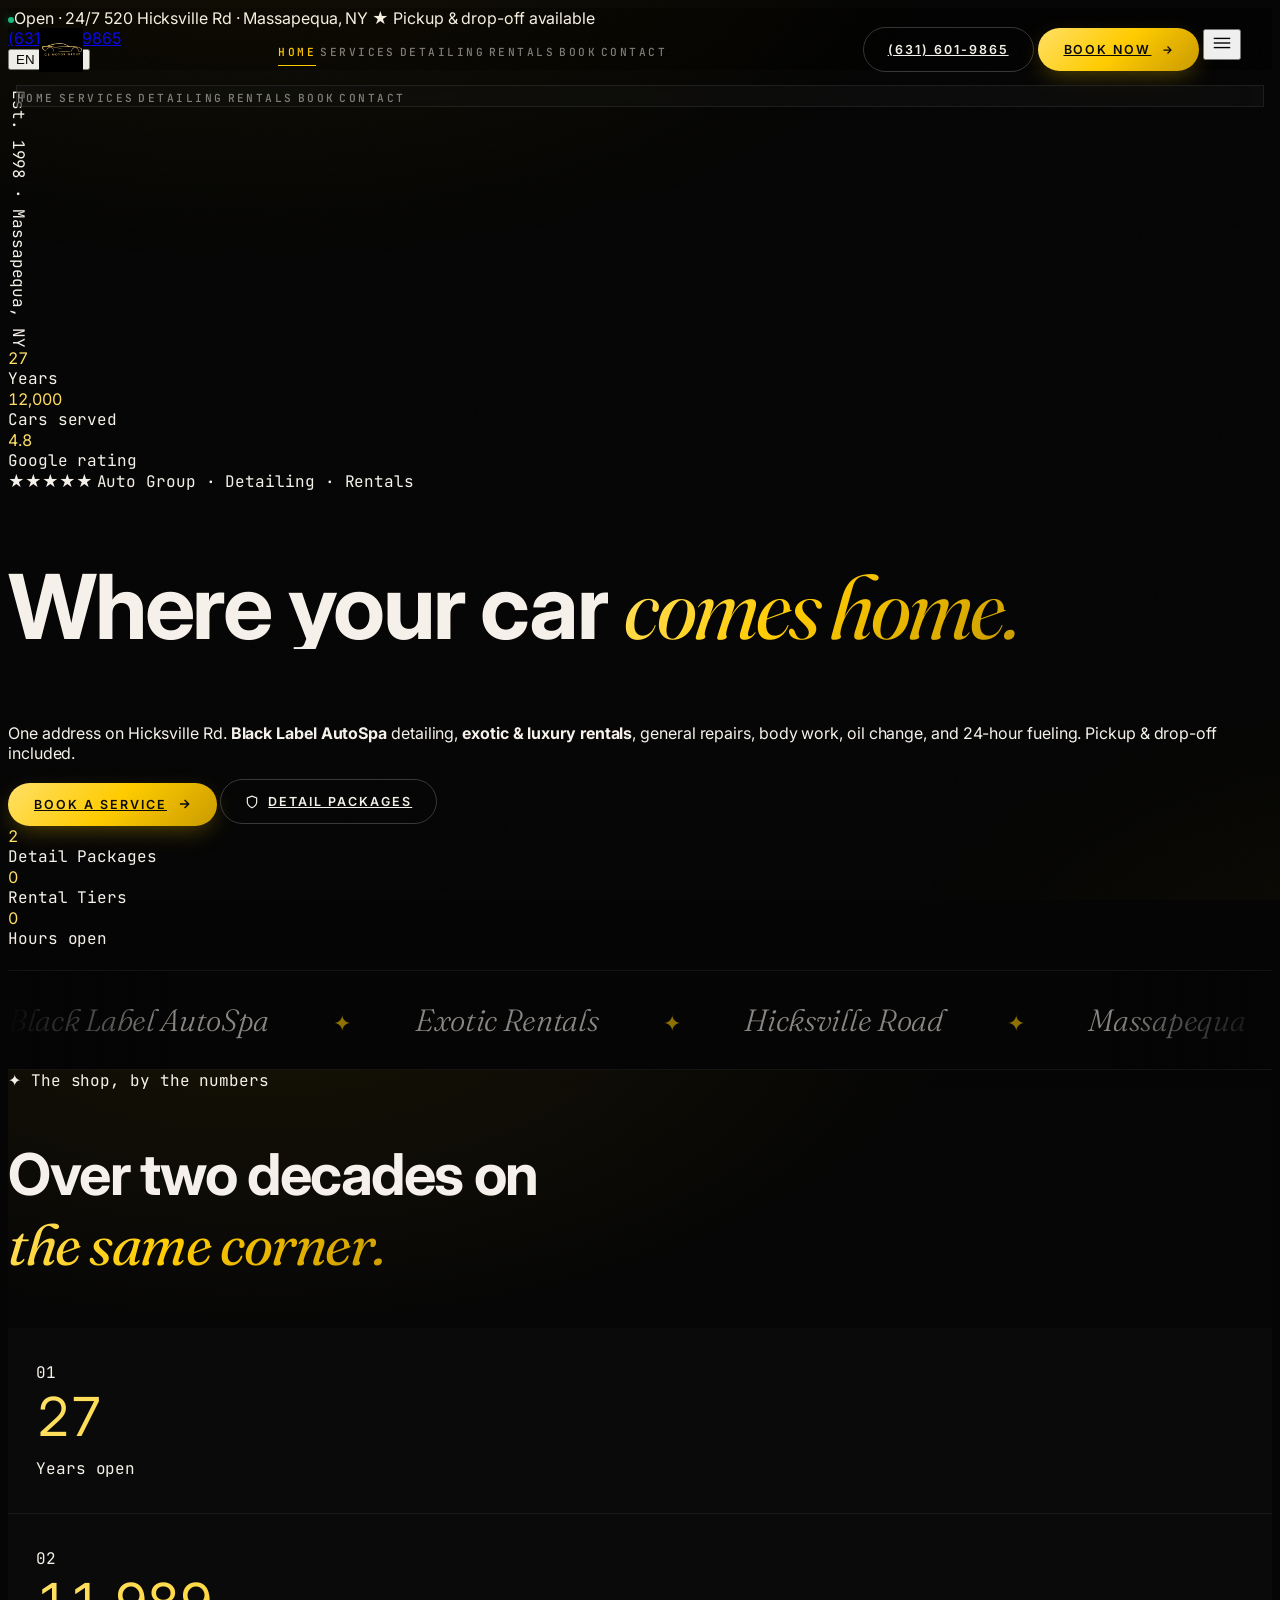
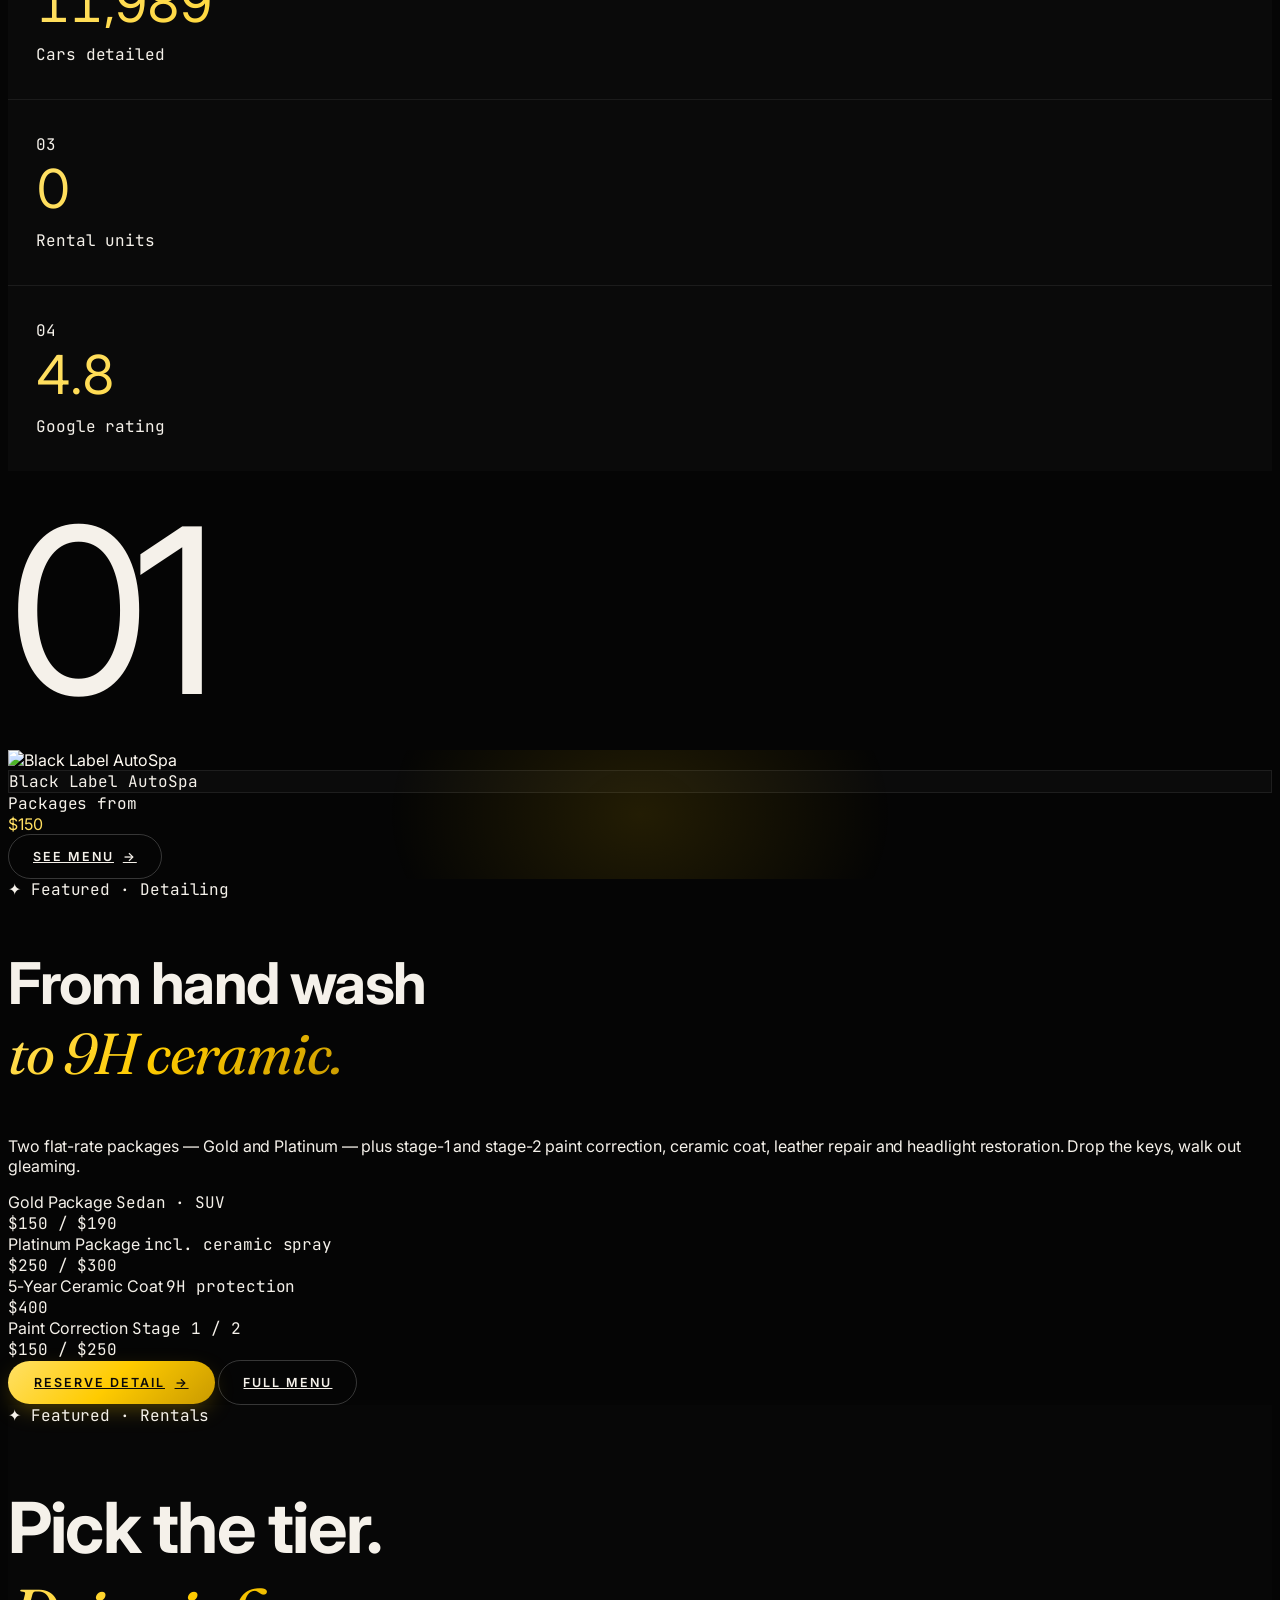
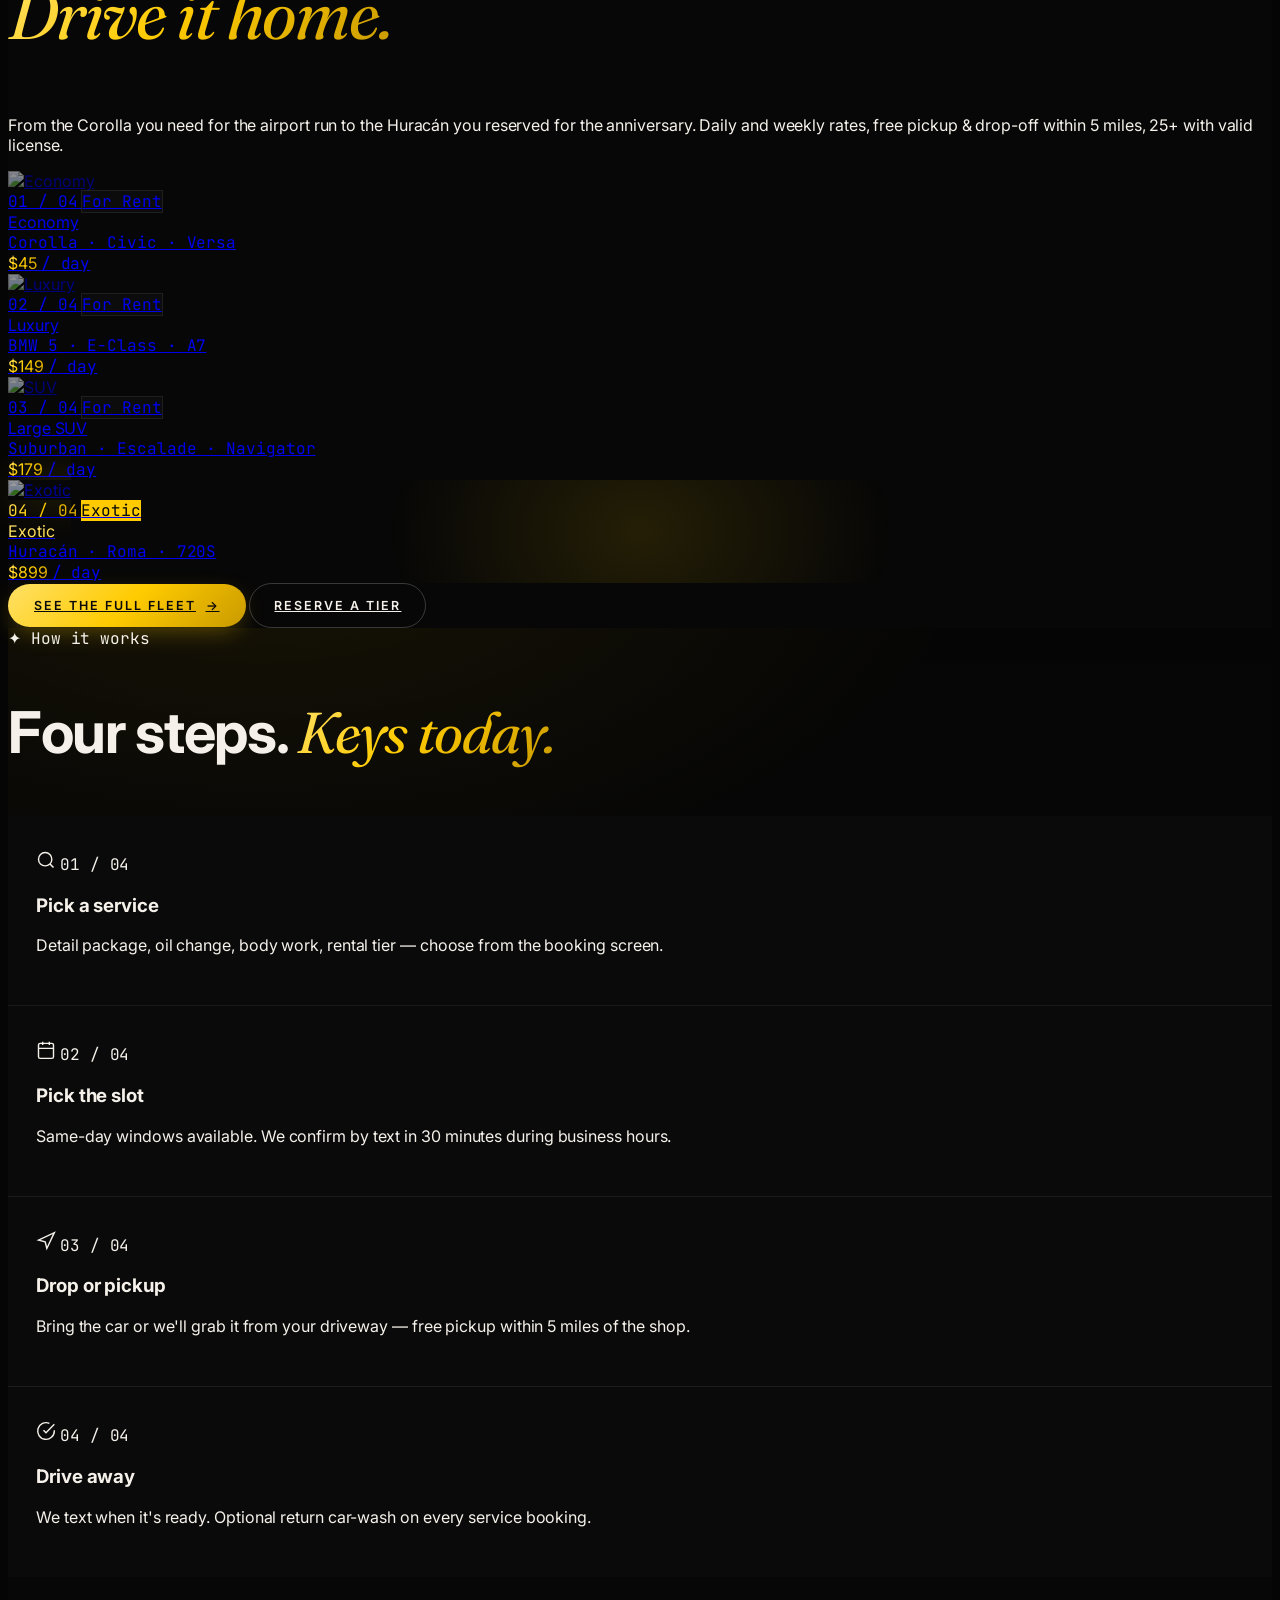
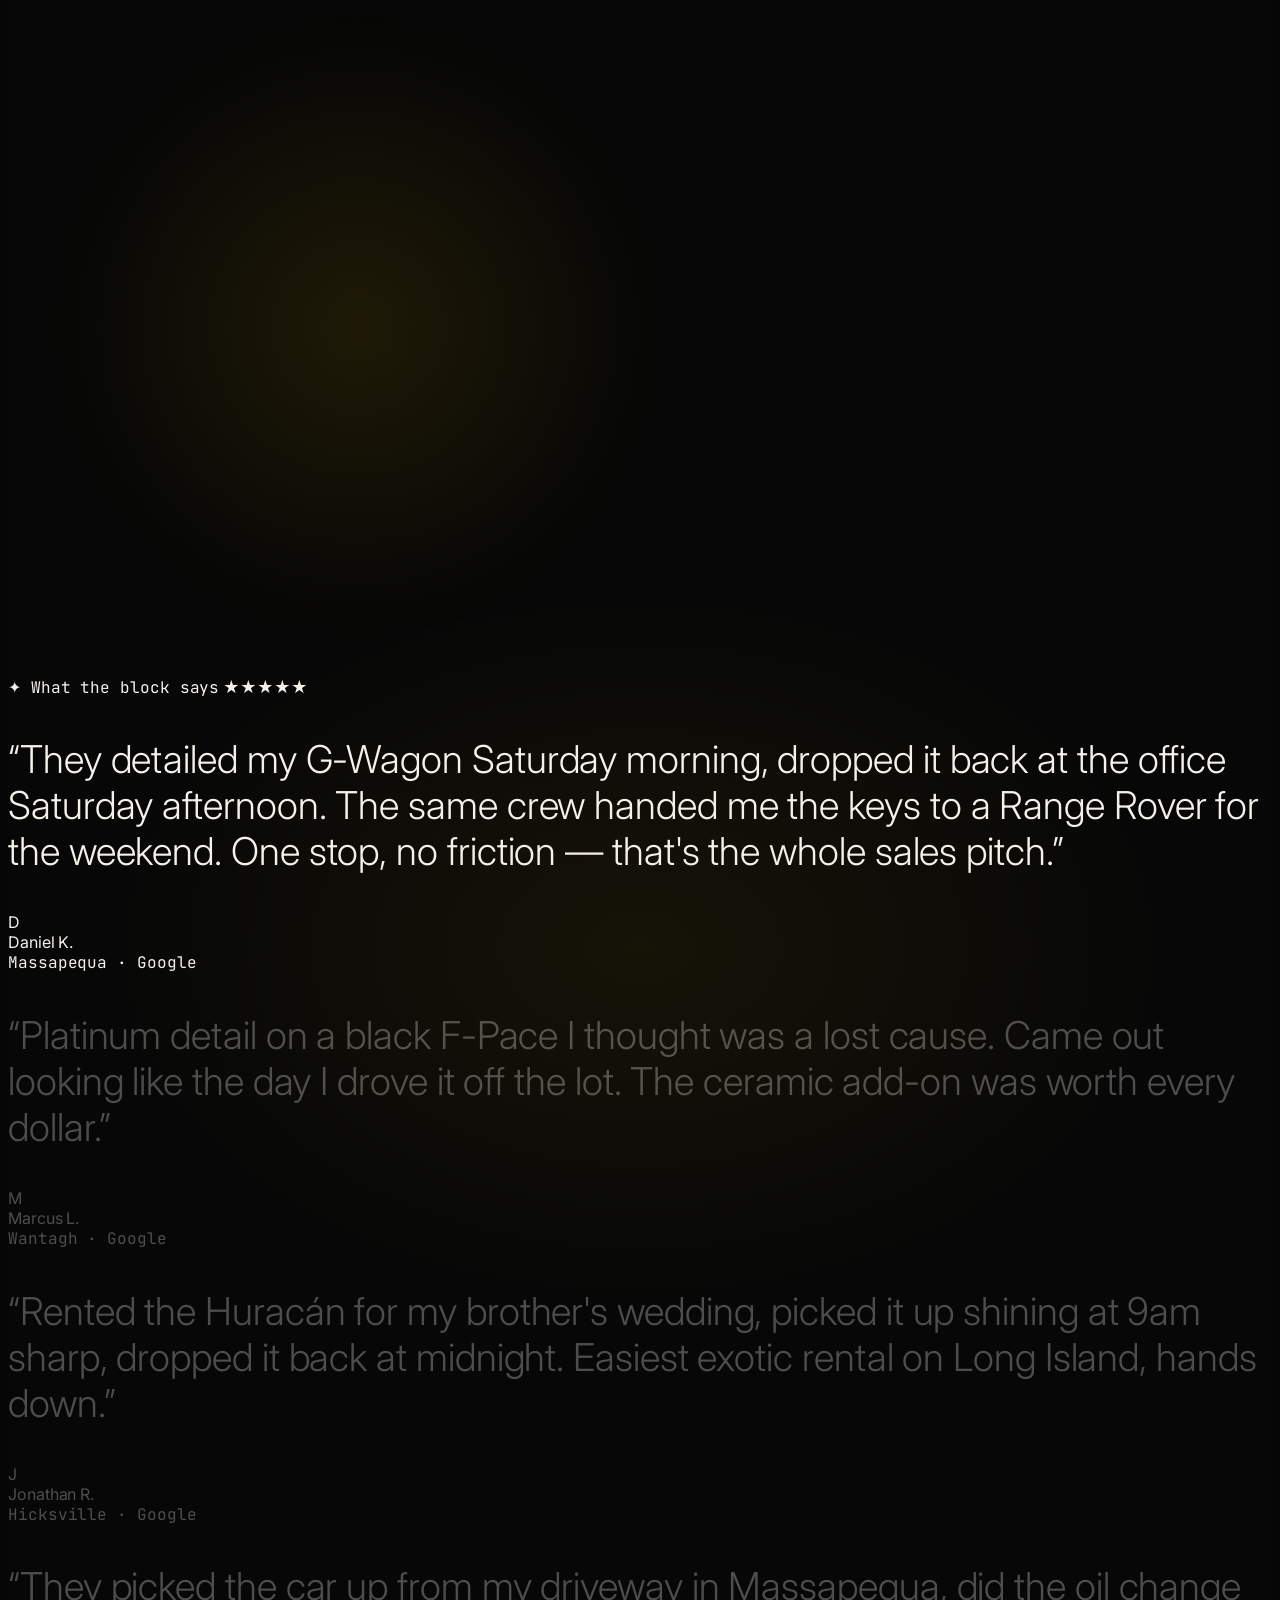
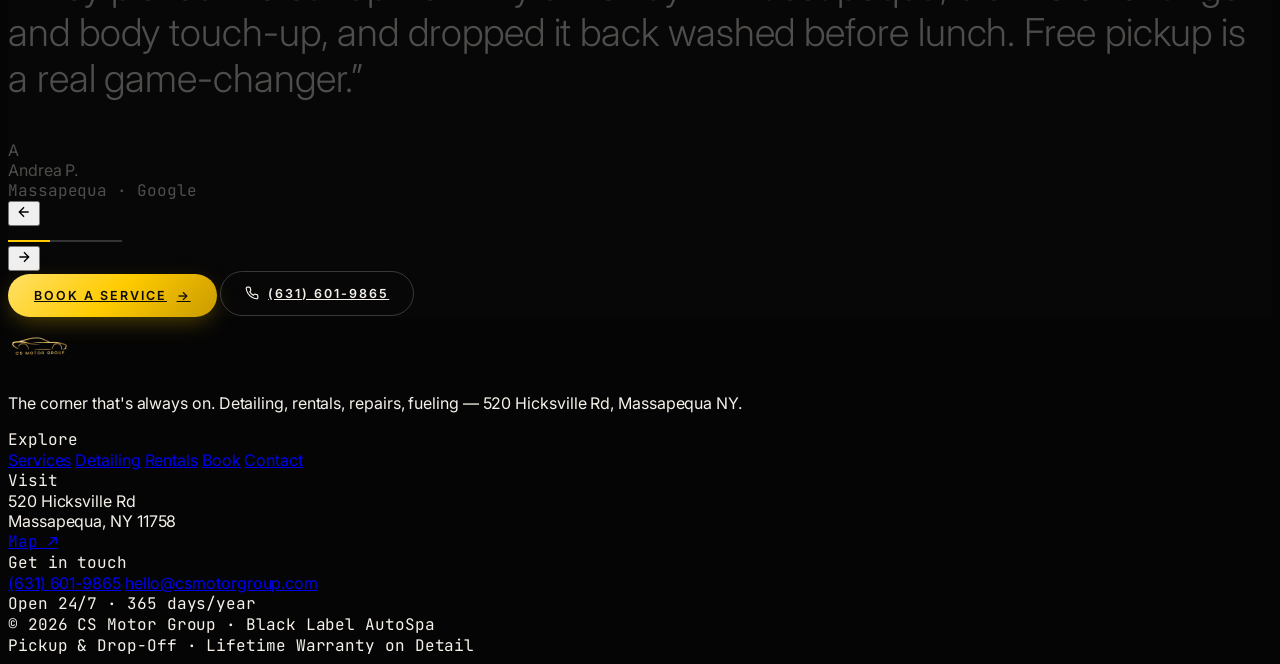
==== commit 3a9a401b: "fix: logo knocked-out, no loader, Rolls hero, reviews carousel, services with detail packages, store" ====
--- a/index.html
+++ b/index.html
@@ -88,7 +88,7 @@
 <!-- HERO — parallax + slow-zoom + mask-reveal -->
 <section class="relative overflow-hidden" style="background:#050505;min-height:100svh">
   <div class="absolute inset-0 hero-parallax" data-parallax-bg>
-    <img src="https://images.unsplash.com/photo-1492144534655-ae79c964c9d7?auto=format&fit=crop&w=2400&q=85" alt="" class="absolute inset-0 w-full h-full object-cover animate-slow-zoom" style="filter:brightness(.42) contrast(1.08) saturate(.85)" />
+    <img src="https://media.gq-magazine.co.uk/photos/617955b460d3ea547b8fe639/16:9/w_2560%2Cc_limit/271021_RR_HP.jpg" alt="" class="absolute inset-0 w-full h-full object-cover animate-slow-zoom" style="filter:brightness(.42) contrast(1.08) saturate(.85)" />
   </div>
   <div class="absolute inset-0 diagonal-stripes opacity-50 pointer-events-none"></div>
   <div class="absolute inset-0 pointer-events-none" style="background:
@@ -139,9 +139,9 @@
           <span data-en="Book a service" data-es="Reservar servicio">Book a service</span>
           <svg width="14" height="14" viewBox="0 0 24 24" fill="none" stroke="currentColor" stroke-width="2.5"><path d="M5 12h14M13 5l7 7-7 7"/></svg>
         </a>
-        <a href="rentals.html" class="btn-ghost">
-          <span class="w-7 h-7 rounded-full border border-[var(--gold)] flex items-center justify-center"><svg width="10" height="10" viewBox="0 0 24 24" fill="currentColor" stroke="none" class="text-[var(--gold)]"><path d="M8 5v14l11-7z"/></svg></span>
-          <span data-en="Browse fleet" data-es="Ver flota">Browse fleet</span>
+        <a href="carwash.html" class="btn-ghost">
+          <svg width="14" height="14" viewBox="0 0 24 24" fill="none" stroke="currentColor" stroke-width="2"><path d="M12 22s8-4 8-10V5l-8-3-8 3v7c0 6 8 10 8 10z"/></svg>
+          <span data-en="Detail packages" data-es="Paquetes detail">Detail packages</span>
         </a>
       </div>
 
@@ -325,7 +325,7 @@
 
     <div class="grid md:grid-cols-2 lg:grid-cols-4 gap-4 iv-stagger">
       <a href="rentals.html#economy" class="tilt-card spotlight-follow relative overflow-hidden rounded-2xl border border-white/10 card-hover group" style="aspect-ratio:3/4">
-        <img src="https://images.unsplash.com/photo-1549399542-7e8f2e928464?auto=format&fit=crop&w=900&q=85" alt="Economy" class="absolute inset-0 w-full h-full object-cover transition-transform duration-700 group-hover:scale-105" style="filter:brightness(.55) saturate(.9)" />
+        <img src="https://images.unsplash.com/photo-1583121274602-3e2820c69888?auto=format&fit=crop&w=900&q=85" alt="Economy" class="absolute inset-0 w-full h-full object-cover transition-transform duration-700 group-hover:scale-105" style="filter:brightness(.55) saturate(.9)" />
         <div class="absolute inset-0" style="background:linear-gradient(180deg,transparent 40%,rgba(5,5,5,.92) 100%)"></div>
         <div class="absolute top-5 left-5 right-5 flex justify-between items-start">
           <span class="mono text-[.6rem] tracking-[.28em] uppercase text-[var(--gold)]">01 / 04</span>
@@ -461,26 +461,101 @@
   </div>
 </section>
 
-<!-- TESTIMONIAL + CTA -->
+<!-- REVIEWS CAROUSEL + CTA -->
 <section class="relative py-32 md:py-40 overflow-hidden border-t border-white/[.06]" style="background:radial-gradient(900px 600px at 50% 50%,rgba(255,203,0,.06),transparent 60%),#070707">
   <div class="absolute inset-0 pointer-events-none">
     <div class="absolute left-1/2 top-1/2 -translate-x-1/2 -translate-y-1/2 rounded-full" style="width:700px;height:700px;background:radial-gradient(circle,rgba(255,203,0,.10),transparent 60%);filter:blur(30px)"></div>
   </div>
-  <div class="relative max-w-4xl mx-auto px-6 text-center iv">
-    <span class="text-[var(--gold)] text-lg tracking-[.4em]">★★★★★</span>
-    <p class="font-[Fraunces] italic mt-8 text-white/85 leading-[1.2]" style="font-size:clamp(1.6rem,3.5vw,2.6rem);font-weight:300;font-variation-settings:'SOFT' 100,'WONK' 1">
-      <span data-en="“They detailed my G-Wagon Saturday morning, dropped it back at the office Saturday afternoon. The same crew handed me the keys to a Range Rover for the weekend. One stop, no friction — that's the whole sales pitch.”" data-es="“Detallaron mi G-Wagon el sábado en la mañana, me lo dejaron en la oficina por la tarde. El mismo equipo me entregó las llaves de un Range Rover. Una sola parada, sin fricción — ese es el pitch.”">
-        &ldquo;They detailed my G-Wagon Saturday morning, dropped it back at the office Saturday afternoon. The same crew handed me the keys to a Range Rover for the weekend. One stop, no friction &mdash; that's the whole sales pitch.&rdquo;
-      </span>
-    </p>
-    <div class="mt-10 flex items-center justify-center gap-4">
-      <span class="w-12 h-12 rounded-full bg-gradient-to-br from-[var(--gold)] to-[var(--gold-deep)] flex items-center justify-center font-[Syne] font-bold text-black">D</span>
-      <div class="text-left">
-        <div class="font-[Inter] font-semibold text-white">Daniel K.</div>
-        <div class="mono text-[.62rem] tracking-[.22em] uppercase text-white/45" data-en="Massapequa · Google Review" data-es="Massapequa · Reseña Google">Massapequa · Google Review</div>
-      </div>
-    </div>
-    <div class="mt-14 flex flex-wrap justify-center gap-3">
+
+  <div class="relative max-w-[1100px] mx-auto px-6 iv">
+    <div class="text-center mb-10">
+      <span class="mono text-[.66rem] tracking-[.32em] uppercase text-[var(--gold)]" data-en="✦ What the block says" data-es="✦ Lo que dice el barrio">✦ What the block says</span>
+      <span class="block text-[var(--gold)] text-lg tracking-[.4em] mt-4">★★★★★</span>
+    </div>
+
+    <!-- Carousel viewport -->
+    <div class="reviews-viewport relative overflow-hidden">
+      <div class="reviews-track flex" id="reviewsTrack" style="transition:transform .8s cubic-bezier(.16,1,.3,1)">
+
+        <!-- Slide 1 -->
+        <article class="review-slide w-full flex-shrink-0 px-6 md:px-10 text-center">
+          <p class="font-[Fraunces] italic text-white/85 leading-[1.2]" style="font-size:clamp(1.4rem,3.2vw,2.4rem);font-weight:300;font-variation-settings:'SOFT' 100,'WONK' 1">
+            <span data-en="“They detailed my G-Wagon Saturday morning, dropped it back at the office Saturday afternoon. The same crew handed me the keys to a Range Rover for the weekend. One stop, no friction — that's the whole sales pitch.”" data-es="“Detallaron mi G-Wagon el sábado en la mañana, me lo dejaron en la oficina por la tarde. El mismo equipo me entregó las llaves de un Range Rover. Una sola parada, sin fricción — ese es el pitch.”">
+              &ldquo;They detailed my G-Wagon Saturday morning, dropped it back at the office Saturday afternoon. The same crew handed me the keys to a Range Rover for the weekend. One stop, no friction &mdash; that's the whole sales pitch.&rdquo;
+            </span>
+          </p>
+          <div class="mt-8 flex items-center justify-center gap-4">
+            <span class="w-12 h-12 rounded-full bg-gradient-to-br from-[var(--gold)] to-[var(--gold-deep)] flex items-center justify-center font-[Syne] font-bold text-black">D</span>
+            <div class="text-left">
+              <div class="font-[Inter] font-semibold text-white">Daniel K.</div>
+              <div class="mono text-[.62rem] tracking-[.22em] uppercase text-white/45">Massapequa · Google</div>
+            </div>
+          </div>
+        </article>
+
+        <!-- Slide 2 -->
+        <article class="review-slide w-full flex-shrink-0 px-6 md:px-10 text-center">
+          <p class="font-[Fraunces] italic text-white/85 leading-[1.2]" style="font-size:clamp(1.4rem,3.2vw,2.4rem);font-weight:300;font-variation-settings:'SOFT' 100,'WONK' 1">
+            <span data-en="“Platinum detail on a black F-Pace I thought was a lost cause. Came out looking like the day I drove it off the lot. The ceramic add-on was worth every dollar.”" data-es="“Detail Platinum en un F-Pace negro que pensé era caso perdido. Salió como el día que lo manejé del concesionario. El cerámico vale cada dólar.”">
+              &ldquo;Platinum detail on a black F-Pace I thought was a lost cause. Came out looking like the day I drove it off the lot. The ceramic add-on was worth every dollar.&rdquo;
+            </span>
+          </p>
+          <div class="mt-8 flex items-center justify-center gap-4">
+            <span class="w-12 h-12 rounded-full bg-gradient-to-br from-[var(--gold)] to-[var(--gold-deep)] flex items-center justify-center font-[Syne] font-bold text-black">M</span>
+            <div class="text-left">
+              <div class="font-[Inter] font-semibold text-white">Marcus L.</div>
+              <div class="mono text-[.62rem] tracking-[.22em] uppercase text-white/45">Wantagh · Google</div>
+            </div>
+          </div>
+        </article>
+
+        <!-- Slide 3 -->
+        <article class="review-slide w-full flex-shrink-0 px-6 md:px-10 text-center">
+          <p class="font-[Fraunces] italic text-white/85 leading-[1.2]" style="font-size:clamp(1.4rem,3.2vw,2.4rem);font-weight:300;font-variation-settings:'SOFT' 100,'WONK' 1">
+            <span data-en="“Rented the Huracán for my brother's wedding, picked it up shining at 9am sharp, dropped it back at midnight. Easiest exotic rental on Long Island, hands down.”" data-es="“Alquilé el Huracán para la boda de mi hermano, lo recogí brillando a las 9am, lo devolví a medianoche. El alquiler exótico más fácil de Long Island, sin duda.”">
+              &ldquo;Rented the Huracán for my brother's wedding, picked it up shining at 9am sharp, dropped it back at midnight. Easiest exotic rental on Long Island, hands down.&rdquo;
+            </span>
+          </p>
+          <div class="mt-8 flex items-center justify-center gap-4">
+            <span class="w-12 h-12 rounded-full bg-gradient-to-br from-[var(--gold)] to-[var(--gold-deep)] flex items-center justify-center font-[Syne] font-bold text-black">J</span>
+            <div class="text-left">
+              <div class="font-[Inter] font-semibold text-white">Jonathan R.</div>
+              <div class="mono text-[.62rem] tracking-[.22em] uppercase text-white/45">Hicksville · Google</div>
+            </div>
+          </div>
+        </article>
+
+        <!-- Slide 4 -->
+        <article class="review-slide w-full flex-shrink-0 px-6 md:px-10 text-center">
+          <p class="font-[Fraunces] italic text-white/85 leading-[1.2]" style="font-size:clamp(1.4rem,3.2vw,2.4rem);font-weight:300;font-variation-settings:'SOFT' 100,'WONK' 1">
+            <span data-en="“They picked the car up from my driveway in Massapequa, did the oil change and body touch-up, and dropped it back washed before lunch. Free pickup is a real game-changer.”" data-es="“Recogieron el auto en mi casa en Massapequa, hicieron el cambio de aceite y un retoque de body, y me lo dejaron lavado antes del almuerzo. El pickup gratis cambia las cosas.”">
+              &ldquo;They picked the car up from my driveway in Massapequa, did the oil change and body touch-up, and dropped it back washed before lunch. Free pickup is a real game-changer.&rdquo;
+            </span>
+          </p>
+          <div class="mt-8 flex items-center justify-center gap-4">
+            <span class="w-12 h-12 rounded-full bg-gradient-to-br from-[var(--gold)] to-[var(--gold-deep)] flex items-center justify-center font-[Syne] font-bold text-black">A</span>
+            <div class="text-left">
+              <div class="font-[Inter] font-semibold text-white">Andrea P.</div>
+              <div class="mono text-[.62rem] tracking-[.22em] uppercase text-white/45">Massapequa · Google</div>
+            </div>
+          </div>
+        </article>
+
+      </div>
+    </div>
+
+    <!-- Controls -->
+    <div class="flex items-center justify-center gap-6 mt-14">
+      <button id="rPrev" class="w-10 h-10 rounded-full border border-white/15 hover:border-[var(--gold)] hover:text-[var(--gold)] transition flex items-center justify-center" aria-label="Previous">
+        <svg width="16" height="16" viewBox="0 0 24 24" fill="none" stroke="currentColor" stroke-width="2"><path d="M19 12H5M12 19l-7-7 7-7"/></svg>
+      </button>
+      <div class="flex gap-2" id="rDots"></div>
+      <button id="rNext" class="w-10 h-10 rounded-full border border-white/15 hover:border-[var(--gold)] hover:text-[var(--gold)] transition flex items-center justify-center" aria-label="Next">
+        <svg width="16" height="16" viewBox="0 0 24 24" fill="none" stroke="currentColor" stroke-width="2"><path d="M5 12h14M12 5l7 7-7 7"/></svg>
+      </button>
+    </div>
+
+    <div class="mt-16 flex flex-wrap justify-center gap-3">
       <a href="booking.html" class="btn-premium magnetic shine animate-pulse-glow">
         <span data-en="Book a service" data-es="Reservar servicio">Book a service</span> →
       </a>
@@ -490,6 +565,50 @@
       </a>
     </div>
   </div>
+
+  <style>
+    .review-slide{opacity:.3;transition:opacity .8s cubic-bezier(.16,1,.3,1)}
+    .review-slide.active{opacity:1}
+    .r-dot{width:24px;height:2px;background:rgba(255,255,255,.18);transition:background .4s,width .4s;cursor:pointer;border:0;padding:0}
+    .r-dot.active{background:var(--gold);width:42px}
+  </style>
+
+  <script>
+    (function(){
+      const track = document.getElementById('reviewsTrack');
+      if(!track) return;
+      const slides = track.querySelectorAll('.review-slide');
+      const dotsEl = document.getElementById('rDots');
+      const n = slides.length;
+      let i = 0, timer;
+
+      slides.forEach((_,idx)=>{
+        const b = document.createElement('button');
+        b.className = 'r-dot' + (idx===0?' active':'');
+        b.setAttribute('aria-label','Go to review '+(idx+1));
+        b.addEventListener('click',()=>{ go(idx); reset(); });
+        dotsEl.appendChild(b);
+      });
+      slides[0].classList.add('active');
+
+      function go(idx){
+        i = (idx + n) % n;
+        track.style.transform = `translateX(${-i*100}%)`;
+        slides.forEach((s,k)=>s.classList.toggle('active', k===i));
+        dotsEl.querySelectorAll('.r-dot').forEach((d,k)=>d.classList.toggle('active', k===i));
+      }
+      function next(){ go(i+1); }
+      function reset(){ clearInterval(timer); timer = setInterval(next, 6000); }
+
+      document.getElementById('rPrev').addEventListener('click',()=>{ go(i-1); reset(); });
+      document.getElementById('rNext').addEventListener('click',()=>{ next(); reset(); });
+
+      reset();
+      // Pause on hover
+      track.parentElement.addEventListener('mouseenter',()=>clearInterval(timer));
+      track.parentElement.addEventListener('mouseleave',reset);
+    })();
+  </script>
 </section>
 
 <!-- FOOTER -->
--- a/assets/styles.css
+++ b/assets/styles.css
@@ -151,9 +151,8 @@
 /* Scroll progress */
 .scroll-progress{position:fixed;top:0;left:0;height:2px;background:var(--gold);z-index:99;width:0;transition:width .1s;box-shadow:none;}
 
-/* Loader — premium */
-.loader{position:fixed;inset:0;background:var(--bg-deep);z-index:100;display:flex;align-items:center;justify-content:center;transition:opacity .6s,visibility .6s;flex-direction:column;gap:1.25rem;}
-.loader.hidden{opacity:0;visibility:hidden;}
+/* Loader — disabled globally (no overlay on page load) */
+.loader{display:none !important;}
 .loader-logo{font-family:'Syne','Poppins',sans-serif;font-weight:700;font-size:2rem;color:var(--gold);letter-spacing:.06em;animation:none;text-shadow:none;}
 .loader-bar{width:160px;height:1px;background:rgba(255,255,255,.10);overflow:hidden;position:relative;}
 .loader-bar::after{content:'';position:absolute;inset:0;background:var(--gold);width:0;animation:load 1.1s cubic-bezier(.7,0,.3,1) forwards;}
@@ -199,9 +198,9 @@
 .modal-close{position:absolute;top:1rem;right:1rem;background:transparent;border:0;color:var(--paper);font-size:1.4rem;cursor:pointer;}
 
 /* Brand logo — PNG image */
-.brand-img{height:44px;width:auto;display:block;transition:filter .35s,transform .35s cubic-bezier(.16,1,.3,1);}
+.brand-img{height:44px;width:auto;display:block;mix-blend-mode:screen;transition:filter .35s,transform .35s cubic-bezier(.16,1,.3,1);}
 .brand-img:hover{filter:drop-shadow(0 0 18px rgba(255,203,0,.45));transform:translateY(-1px);}
-.loader-img{height:120px;width:auto;display:block;animation:logo-breath 3s ease-in-out infinite;filter:drop-shadow(0 0 30px rgba(255,203,0,.4));}
+.loader-img{height:120px;width:auto;display:block;mix-blend-mode:screen;animation:logo-breath 3s ease-in-out infinite;filter:drop-shadow(0 0 30px rgba(255,203,0,.4));}
 @keyframes logo-breath{0%,100%{transform:scale(1);opacity:.92}50%{transform:scale(1.03);opacity:1}}
 
 /* Brand logo — premium serif wordmark (legacy fallback) */
